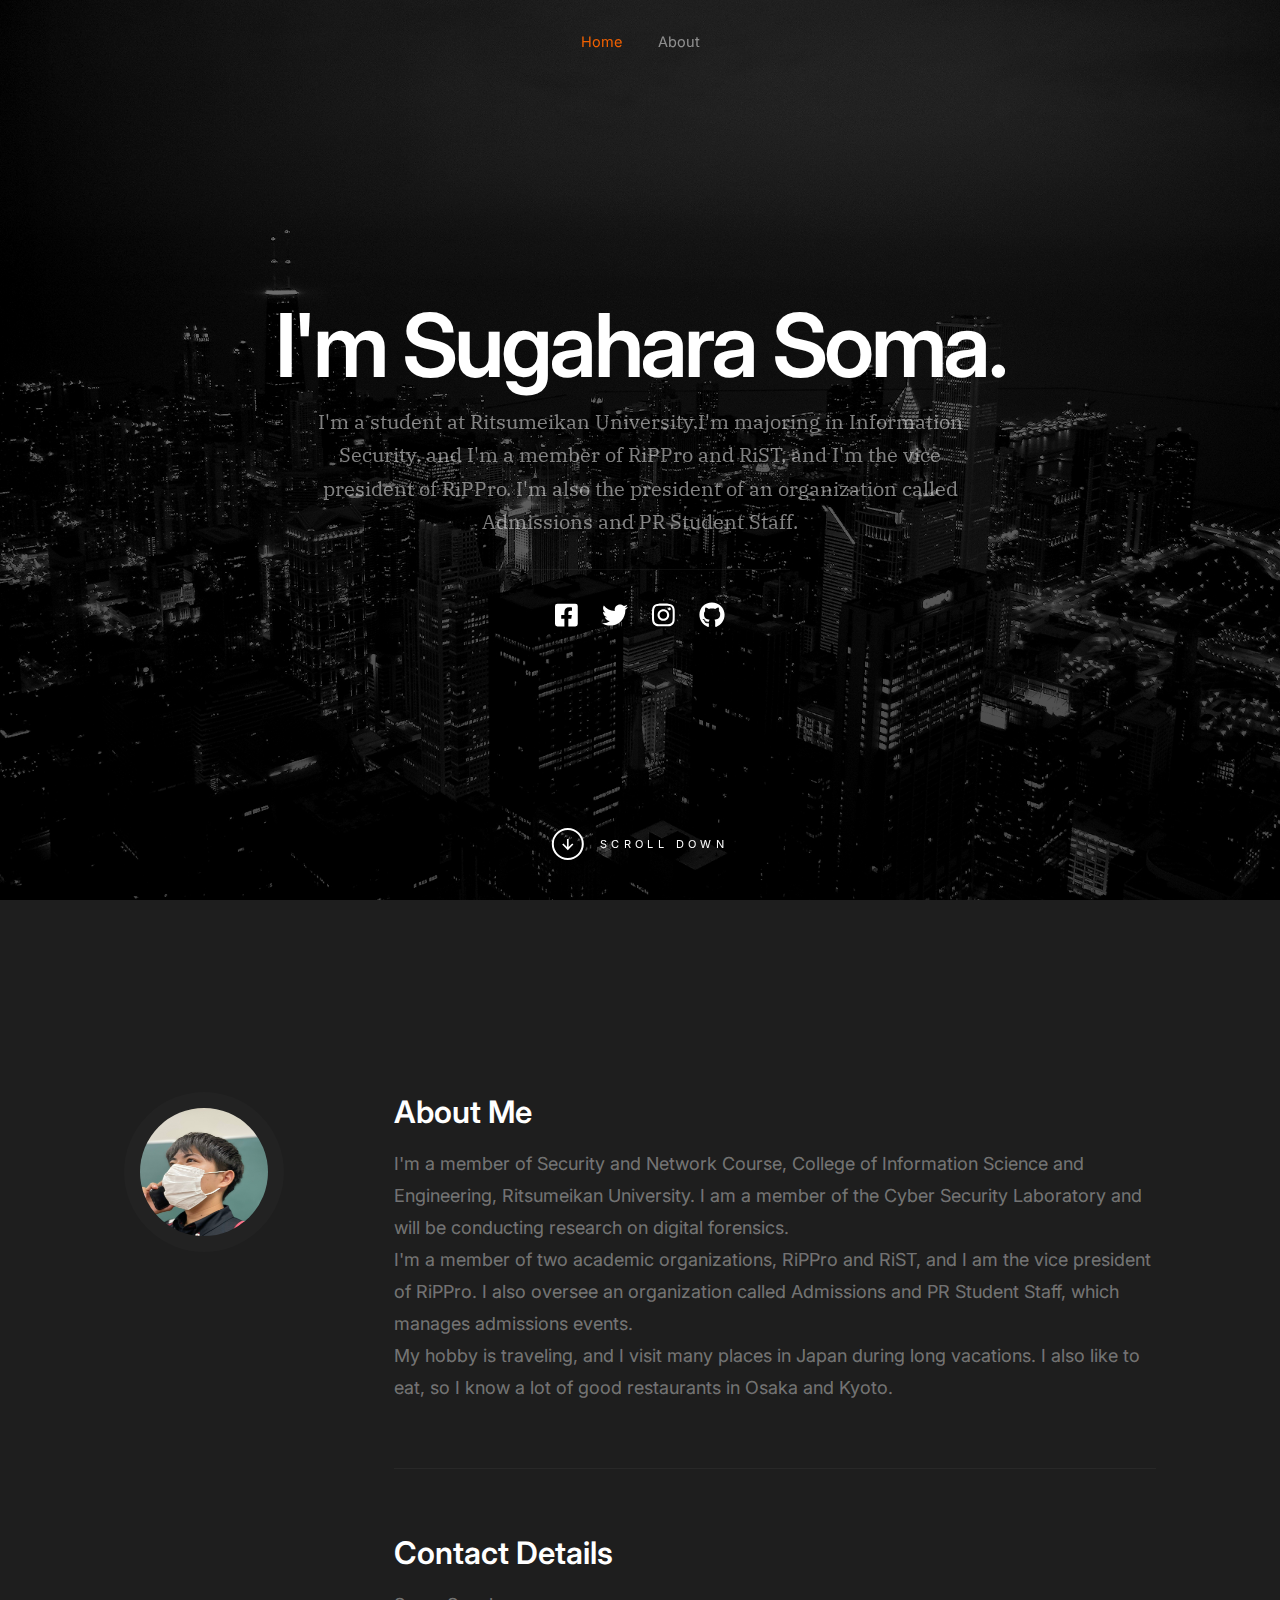
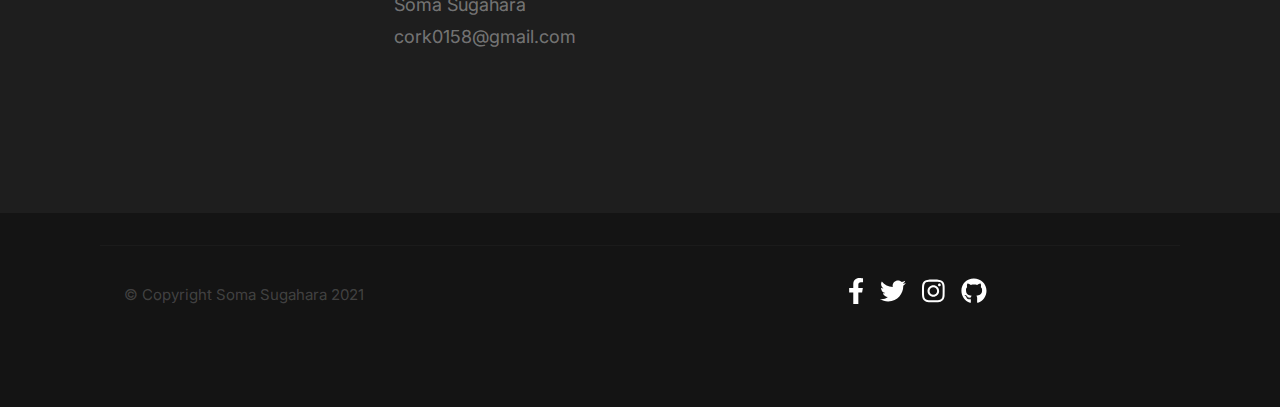
==== index.html @ 1093fd43 "[update] styles.css background" ====
<!DOCTYPE html>
<html class="no-js" lang="en">
<head>

    <!--- basic page needs
    ================================================== -->
    <meta charset="utf-8">
    <title>Soma Sugahara portfolio</title>
    <meta name="description" content="">
    <meta name="author" content="">

    <!-- mobile specific metas
    ================================================== -->
    <meta name="viewport" content="width=device-width, initial-scale=1">

    <!-- CSS
    ================================================== -->
    <link rel="stylesheet" href="css/styles.css">
    <link rel="stylesheet" href="css/vendor.css">

    <!-- script
    ================================================== -->
    <script defer src="js/vendor/fontawesome/all.min.js"></script>

    <!-- favicons
    ================================================== -->
    <link rel="apple-touch-icon" sizes="180x180" href="apple-touch-icon.png">
    <link rel="icon" type="image/png" sizes="32x32" href="favicon-32x32.png">
    <link rel="icon" type="image/png" sizes="16x16" href="favicon-16x16.png">
    <link rel="manifest" href="site.webmanifest">

</head>


<!-- このサイトはどっかのをめちゃくちゃパクってるだけなのでおかしいところが多数あります．ご了承ください． -->

<body id="top" class="ss-preload">


    <!-- preloader
    ================================================== -->
    <div id="preloader">
        <div id="loader"></div>
    </div>


    <!-- header
    ================================================== -->
    <header class="s-header">
        <div class="row s-header__nav-wrap">
            <nav class="s-header__nav">
                <ul>
                    <li class="current"><a class="smoothscroll" href="#hero">Home</a></li>
                    <li><a class="smoothscroll" href="#about">About</a></li>
                </ul>
            </nav>
        </div> <!-- end row -->
        
        <a class="s-header__menu-toggle" href="#0" title="Menu">
            <span class="s-header__menu-icon"></span>
        </a>
    </header> <!-- end s-header -->


    <!-- hero
    ================================================== -->
    <section id="hero" class="s-hero target-section">

        <div class="s-hero__bg rellax" data-rellax-speed="-7"></div>

        <div class="row s-hero__content">
            <div class="column">

                <div class="s-hero__content-about">

                    <h1>I'm Sugahara Soma.</h1>

                    <h3>
                    I'm a student at Ritsumeikan University.I'm majoring in Information Security, and 
                    I'm a member of RiPPro and RiST, and I'm the vice president of RiPPro. 
                    I'm also the president of an organization called Admissions and PR Student Staff.
                    </h3>

                    <div class="s-hero__content-social">
                        <a href="https://www.facebook.com/profile.php?id=100034691776830"><i class="fab fa-facebook-square" aria-hidden="true"></i></a>
                        <a href="https://twitter.com/cork__0158"><i class="fab fa-twitter" aria-hidden="true"></i></a>
                        <a href="https://www.instagram.com/suga___1795/"><i class="fab fa-instagram" aria-hidden="true"></i></a>
                        <a href="https://github.com/Cork0158"><i class="fab fa-github" aria-hidden="true"></i></a>
                    </div>

                </div> <!-- end s-hero__content-about -->

            </div>
        </div> <!-- s-hero__content -->

        <div class="s-hero__scroll">
            <a href="#about" class="s-hero__scroll-link smoothscroll">
                <span class="scroll-arrow">
                    <svg xmlns="http://www.w3.org/2000/svg" width="24" height="24" viewBox="0 0 24 24" style="fill:rgba(0, 0, 0, 1);transform:;-ms-filter:"><path d="M18.707 12.707L17.293 11.293 13 15.586 13 6 11 6 11 15.586 6.707 11.293 5.293 12.707 12 19.414z"></path></svg>
                </span>
                <span class="scroll-text">Scroll Down</span>
            </a>
        </div> <!-- s-hero__scroll -->

    </section> <!-- end s-hero -->


    <!-- about
    ================================================== -->
    <section id="about" class="s-about target-section">

        <div class="row">
            <div class="column large-3 tab-12">
                <img class="s-about__pic" src="images/avatars/soma-02.jpg" alt="">
            </div>
            <div class="column large-9 tab-12 s-about__content">
                <h3>About Me</h3>
                <p>
                I'm a member of Security and Network Course, College of Information Science and Engineering, Ritsumeikan University. I
                am a member of the Cyber Security Laboratory and will be conducting research on digital forensics. <br>
                I'm a member of two academic organizations, RiPPro and RiST, and I am the vice president of RiPPro. I also oversee an
                organization called Admissions and PR Student Staff, which manages admissions events.<br>
                My hobby is traveling, and I visit many places in Japan during long vacations. I also like to eat, so I know a lot of
                good restaurants in Osaka and Kyoto.
                </p>

                <hr>

                <div class="row s-about__content-bottom">
                    <div class="column w-1000-stack">
                        <h3>Contact Details</h3>
    
                        <p>
                        Soma Sugahara <br>
                        <a href="mailto:cork0158@gmail.com">cork0158@gmail.com</a>
                        </p>
                        
                    </div>
                </div>
            </div>
        </div> <!-- end row -->

    </section> <!-- end s-about -->
    

    <!-- footer
    ================================================== -->
    <footer class="s-footer">
        <div class="row">
            <div class="column large-4 medium-6 w-1000-stack s-footer__social-block">
                <ul class="s-footer__social">
                    <li><a href="https://www.facebook.com/profile.php?id=100034691776830"><i class="fab fa-facebook-f" aria-hidden="true"></i></a></li>
                    <li><a href="https://twitter.com/cork__0158"><i class="fab fa-twitter" aria-hidden="true"></i></a></li>
                    <li><a href="https://www.instagram.com/suga___1795/"><i class="fab fa-instagram" aria-hidden="true"></i></a></li>
                    <li><a href="https://github.com/Cork0158"><i class="fab fa-github" aria-hidden="true"></i></a></li>
                </ul>
            </div>

            <div class="column large-7 medium-6 w-1000-stack ss-copyright">
                <span>© Copyright Soma Sugahara 2021</span> 
            </div>
        </div>

        <div class="ss-go-top">
            <a class="smoothscroll" title="Back to Top" href="#top">
                <svg xmlns="http://www.w3.org/2000/svg" viewBox="0 0 24 24"><path d="M6 4h12v2H6zm5 10v6h2v-6h5l-6-6-6 6z"/></svg>
             </a>
        </div> <!-- end ss-go-top -->
    </footer>


    <!-- Java Script
    ================================================== -->
    <script src="js/plugins.js"></script>
    <script src="js/main.js"></script>

</body>

</html>
---- css/styles.css ----
/* =================================================================== 
 * Ceevee Main Stylesheet
 * Template Ver. 2.0.0
 * 01-03-2021
 * ------------------------------------------------------------------
 *
 * TOC:
 * # settings and variables
 *      ## fonts
 *      ## colors
 *      ## vertical spacing and typescale
 *      ## grid variables
 * # normalize
 * # basic/base setup styles
 *      ## media
 *      ## typography resets
 *      ## links
 *      ## inputs
 * # Grid v3.0.0
 *      ## medium screen devices
 *      ## tablets
 *      ## mobile devices
 *      ## small mobile devices <= 400px
 * # block grids
 *      ## block grids - medium screen devices
 *      ## block grids - tablets
 *      ## block grids - mobile devices
 *      ## block grids - small mobile devices <= 400px
 * # MISC 
 * # custom grid, block grid STACK breakpoints
 * # base style overrides 
 *      ## links
 * # typography & general theme styles
 *      ## Lists
 *      ## responsive video container
 *      ## floated image
 *      ## tables
 *      ## spacing
 * # preloader
 *      ## page loaded
 * # forms 
 *      ## Style Placeholder Text
 * # buttons 
 * # additional components
 *      ## skillbars
 *      ## alert box
 *      ## pagination 
 * # common and reusable styles
 *      ## animation stuff 
 *      ## MailtoUI style overrides
 * # site header
 *      ## header nav
 *      ## mobile menu toggle 
 * # hero
 *      ## hero content
 *      ## hero social
 *      ## hero scrolldown
 *      ## animate intro content
 * # resume 
 *      ## resume block
 * # portfolio
 *      ## portfolio list
 *      ## modal popup
 * # CTA
 * # testimonials
 *      ## swiper style overrides
 *      ## testimonial slider 
 * # contact
 *      ## contact block
 * # footer
 *      ## footer social
 *      ## copyright
 *      ## go top
 *
 * ------------------------------------------------------------------ */


/* ===================================================================
 * # settings and variables
 *
 * ------------------------------------------------------------------- */

/* ------------------------------------------------------------------- 
 * ## fonts
 * ------------------------------------------------------------------- */
@import url("https://fonts.googleapis.com/css2?family=IBM+Plex+Serif:ital,wght@0,300;0,400;0,500;0,600;0,700;1,200;1,300;1,400;1,500;1,600&family=Inter:wght@300;400;500;600;700&display=swap");
:root {
    --font-1: "Inter", sans-serif;
    --font-2: "IBM Plex Serif", serif;
    /* monospace
     */
    --font-mono: Consolas, "Andale Mono", Courier, "Courier New", monospace;
}

/* ------------------------------------------------------------------- 
 * ## colors
 * ------------------------------------------------------------------- */
:root {
    /* color-1(#11ABB0)
     * color-2(#F06000)
     */
    --color-1: hsla(182, 82%, 38%, 1);
    --color-2: hsla(24, 100%, 47%, 1);

    /* theme color variations
     */
    --color-1-lighter: hsla(182, 82%, 58%, 1);
    --color-1-light  : hsla(182, 82%, 48%, 1);
    --color-1-dark   : hsla(182, 82%, 28%, 1);
    --color-1-darker : hsla(182, 82%, 18%, 1);
    --color-2-lighter: hsla(24, 100%, 67%, 1);
    --color-2-light  : hsla(24, 100%, 57%, 1);
    --color-2-dark   : hsla(24, 100%, 37%, 1);
    --color-2-darker : hsla(24, 100%, 27%, 1);

    /* feedback colors
     * color-error(#ffd1d2), color-success(#c8e675), 
     * color-info(#d7ecfb), color-notice(#fff099)
     */
    --color-error          : hsla(359, 100%, 91%, 1);
    --color-success        : hsla(76, 69%, 68%, 1);
    --color-info           : hsla(205, 82%, 91%, 1);
    --color-notice         : hsla(51, 100%, 80%, 1);
    --color-error-content  : hsla(359, 50%, 50%, 1);
    --color-success-content: hsla(76, 29%, 28%, 1);
    --color-info-content   : hsla(205, 32%, 31%, 1);
    --color-notice-content : hsla(51, 30%, 30%, 1);

    /* shades 
     * generated using 
     * Tint & Shade Generator 
     * (https://maketintsandshades.com/)
     */
    --color-black  : #000000;
    --color-gray-19: #0a0a0a;
    --color-gray-18: #141414;
    --color-gray-17: #1e1e1e;
    --color-gray-16: #282828;
    --color-gray-15: #323333;
    --color-gray-14: #3b3d3d;
    --color-gray-13: #454747;
    --color-gray-12: #4f5151;
    --color-gray-11: #595b5b;
    --color-gray-10: #636565;
    --color-gray-9 : #737474;
    --color-gray-8 : #828484;
    --color-gray-7 : #929393;
    --color-gray-6 : #a1a3a3;
    --color-gray-5 : #b1b2b2;
    --color-gray-4 : #c1c1c1;
    --color-gray-3 : #d0d1d1;
    --color-gray-2 : #e0e0e0;
    --color-gray-1 : #eff0f0;
    --color-white  : #ffffff;

    /* text
     */
    --color-text       : var(--color-gray-16);
    --color-text-dark  : var(--color-black);
    --color-text-light : var(--color-gray-7);
    --color-placeholder: var(--color-gray-7);

    /* buttons
     */
    --color-btn                   : var(--color-gray-3);
    --color-btn-text              : var(--color-black);
    --color-btn-hover             : var(--color-black);
    --color-btn-hover-text        : var(--color-white);
    --color-btn-primary           : var(--color-1);
    --color-btn-primary-text      : var(--color-white);
    --color-btn-primary-hover     : var(--color-2);
    --color-btn-primary-hover-text: var(--color-white);
    --color-btn-stroke            : var(--color-black);
    --color-btn-stroke-text       : var(--color-black);
    --color-btn-stroke-hover      : var(--color-black);
    --color-btn-stroke-hover-text : var(--color-white);

    /* others
     */
    --color-bg     : var(--color-gray-18);
    --color-border : var(--color-gray-2);
    --border-radius: 5px;
}

/* ------------------------------------------------------------------- 
 * ## vertical spacing and typescale
 * ------------------------------------------------------------------- */
:root {

    /* spacing
     * base font size: 18px 
     * vertical space unit : 32px
     */
    --base-size: 62.5%;
    --base-font-size: 1.8rem;
    --space: 3.2rem;

    /* vertical spacing 
     */
    --vspace-0_125: calc(0.125 * var(--space));
    --vspace-0_25 : calc(0.25 * var(--space));
    --vspace-0_5  : calc(0.5 * var(--space));
    --vspace-0_75 : calc(0.75 * var(--space));
    --vspace-0_875: calc(0.875 * var(--space));
    --vspace-1    : calc(var(--space));
    --vspace-1_25 : calc(1.25 * var(--space));
    --vspace-1_5  : calc(1.5 * var(--space));
    --vspace-1_75 : calc(1.75 * var(--space));
    --vspace-2    : calc(2 * var(--space));
    --vspace-2_5  : calc(2.5 * var(--space));
    --vspace-3    : calc(3 * var(--space));
    --vspace-3_5  : calc(3.5 * var(--space));
    --vspace-4    : calc(4 * var(--space));
    --vspace-4_5  : calc(4.5 * var(--space));
    --vspace-5    : calc(5 * var(--space));

    /* type scale
     * ratio 1:2 | base: 18px
     * -------------------------------------------------------
     *
     * --text-display-3 = (77.40px)
     * --text-display-2 = (64.50px)
     * --text-display-1 = (53.75px)
     * --text-xxxl      = (44.79px)
     * --text-xxl       = (37.32px)
     * --text-xl        = (31.10px)
     * --text-lg        = (25.92px)
     * --text-md        = (21.60px)
     * --text-size      = (18.00px) BASE
     * --text-sm        = (15.00px)
     * --text-xs        = (12.50px)
     *
     * -------------------------------------------------------
     */
    --text-scale-ratio: 1.2;
    --text-size       : var(--base-font-size);
    --text-xs         : calc((var(--text-size) / var(--text-scale-ratio)) / var(--text-scale-ratio));
    --text-sm         : calc(var(--text-xs) * var(--text-scale-ratio));
    --text-md         : calc(var(--text-sm) * var(--text-scale-ratio) * var(--text-scale-ratio));
    --text-lg         : calc(var(--text-md) * var(--text-scale-ratio));
    --text-xl         : calc(var(--text-lg) * var(--text-scale-ratio));
    --text-xxl        : calc(var(--text-xl) * var(--text-scale-ratio));
    --text-xxxl       : calc(var(--text-xxl) * var(--text-scale-ratio));
    --text-display-1  : calc(var(--text-xxxl) * var(--text-scale-ratio));
    --text-display-2  : calc(var(--text-display-1) * var(--text-scale-ratio));
    --text-display-3  : calc(var(--text-display-2) * var(--text-scale-ratio));

    /* default button height
     */
    --vspace-btn: var(--vspace-2);
}

/* on mobile devices below 600px
 */
@media screen and (max-width: 600px) {
    :root {
        --base-font-size: 1.6rem;
        --space: 2.8rem;
    }
}

/* ------------------------------------------------------------------- 
 * ## grid variables
 * ------------------------------------------------------------------- */
:root {

    /* widths for rows and containers
     */
    --width-full    : 100%;
    --width-max     : 1080px;
    --width-wide    : 1400px;
    --width-wider   : 1600px;
    --width-widest  : 1800px;
    --width-narrow  : 800px;
    --width-narrower: 600px;
    --width-grid-max: var(--width-max);

    /* gutters
     */
    --gutter-lg : 2.4rem;
    --gutter-md : 2rem;
    --gutter-mob: 1rem;
}


/* ==========================================================================
 * # normalize
 * normalize.css v8.0.1 | MIT License |
 * github.com/necolas/normalize.css
 *
 * -------------------------------------------------------------------------- */

/* ------------------------------------------------------------------- 
 * ## document
 * ------------------------------------------------------------------- */

/* 1. Correct the line height in all browsers.
 * 2. Prevent adjustments of font size after orientation changes in iOS.*/

html {
    line-height: 1.15;
    /* 1 */
    -webkit-text-size-adjust: 100%;
    /* 2 */
}

/* ------------------------------------------------------------------- 
 * ## sections
 * ------------------------------------------------------------------- */

/* Remove the margin in all browsers. */

body {
    margin: 0;
}

/* Render the `main` element consistently in IE. */

main {
    display: block;
}

/* Correct the font size and margin on `h1` elements within `section` and
 * `article` contexts in Chrome, Firefox, and Safari. */

h1 {
    font-size: 2em;
    margin: 0.67em 0;
}

/* ------------------------------------------------------------------- 
 * ## grouping
 * ------------------------------------------------------------------- */

/* 1. Add the correct box sizing in Firefox.
 * 2. Show the overflow in Edge and IE. */

hr {
    -webkit-box-sizing: content-box;
    box-sizing: content-box;
    /* 1 */
    height: 0;
    /* 1 */
    overflow: visible;
    /* 2 */
}

/* 1. Correct the inheritance and scaling of font size in all browsers.
 * 2. Correct the odd `em` font sizing in all browsers. */

pre {
    font-family: monospace, monospace;
    /* 1 */
    font-size: 1em;
    /* 2 */
}

/* ------------------------------------------------------------------- 
 * ## text-level semantics
 * ------------------------------------------------------------------- */

/* Remove the gray background on active links in IE 10. */

a {
    background-color: transparent;
}

/* 1. Remove the bottom border in Chrome 57-
 * 2. Add the correct text decoration in Chrome, Edge, IE, Opera, and Safari. */

abbr[title] {
    border-bottom: none;
    /* 1 */
    text-decoration: underline;
    /* 2 */
    -webkit-text-decoration: underline dotted;
    text-decoration: underline dotted;
    /* 2 */
}

/* Add the correct font weight in Chrome, Edge, and Safari. */

b, strong {
    font-weight: bolder;
}

/* 1. Correct the inheritance and scaling of font size in all browsers.
 * 2. Correct the odd `em` font sizing in all browsers. */

code, kbd, samp {
    font-family: monospace, monospace;
    /* 1 */
    font-size: 1em;
    /* 2 */
}

/* Add the correct font size in all browsers. */

small {
    font-size: 80%;
}

/* Prevent `sub` and `sup` elements from affecting the line height in
 * all browsers. */

sub, sup {
    font-size: 75%;
    line-height: 0;
    position: relative;
    vertical-align: baseline;
}

sub {
    bottom: -0.25em;
}

sup {
    top: -0.5em;
}

/* ------------------------------------------------------------------- 
 * ## embedded content
 * ------------------------------------------------------------------- */

/* Remove the border on images inside links in IE 10. */

img {
    border-style: none;
}

/* ------------------------------------------------------------------- 
 * ## forms
 * ------------------------------------------------------------------- */

/* 1. Change the font styles in all browsers.
 * 2. Remove the margin in Firefox and Safari. */

button, input, optgroup, select, textarea {
    font-family: inherit;
    /* 1 */
    font-size: 100%;
    /* 1 */
    line-height: 1.15;
    /* 1 */
    margin: 0;
    /* 2 */
}

/* Show the overflow in IE.
 * 1. Show the overflow in Edge. */

button, input {
    /* 1 */
    overflow: visible;
}

/* Remove the inheritance of text transform in Edge, Firefox, and IE.
 * 1. Remove the inheritance of text transform in Firefox. */

button, select {
    /* 1 */
    text-transform: none;
}

/* Correct the inability to style clickable types in iOS and Safari. */

button, [type="button"], [type="reset"], [type="submit"] {
    -webkit-appearance: button;
}

/* Remove the inner border and padding in Firefox. */

button::-moz-focus-inner, [type="button"]::-moz-focus-inner, [type="reset"]::-moz-focus-inner, [type="submit"]::-moz-focus-inner {
    border-style: none;
    padding: 0;
}

/* Restore the focus styles unset by the previous rule. */

button:-moz-focusring, [type="button"]:-moz-focusring, [type="reset"]:-moz-focusring, [type="submit"]:-moz-focusring {
    outline: 1px dotted ButtonText;
}

/* Correct the padding in Firefox. */

fieldset {
    padding: 0.35em 0.75em 0.625em;
}

/* 1. Correct the text wrapping in Edge and IE.
 * 2. Correct the color inheritance from `fieldset` elements in IE.
 * 3. Remove the padding so developers are not caught out when they zero out
 *    `fieldset` elements in all browsers. */

legend {
    -webkit-box-sizing: border-box;
    box-sizing: border-box;
    /* 1 */
    color: inherit;
    /* 2 */
    display: table;
    /* 1 */
    max-width: 100%;
    /* 1 */
    padding: 0;
    /* 3 */
    white-space: normal;
    /* 1 */
}

/* Add the correct vertical alignment in Chrome, Firefox, and Opera. */

progress {
    vertical-align: baseline;
}

/* Remove the default vertical scrollbar in IE 10+. */

textarea {
    overflow: auto;
}

/* 1. Add the correct box sizing in IE 10.
 * 2. Remove the padding in IE 10. */

[type="checkbox"], [type="radio"] {
    -webkit-box-sizing: border-box;
    box-sizing: border-box;
    /* 1 */
    padding: 0;
    /* 2 */
}

/* Correct the cursor style of increment and decrement buttons in Chrome. */

[type="number"]::-webkit-inner-spin-button, [type="number"]::-webkit-outer-spin-button {
    height: auto;
}

/* 1. Correct the odd appearance in Chrome and Safari.
 * 2. Correct the outline style in Safari. */

[type="search"] {
    -webkit-appearance: textfield;
    /* 1 */
    outline-offset: -2px;
    /* 2 */
}

/* Remove the inner padding in Chrome and Safari on macOS. */

[type="search"]::-webkit-search-decoration {
    -webkit-appearance: none;
}

/* 1. Correct the inability to style clickable types in iOS and Safari.
 * 2. Change font properties to `inherit` in Safari. */

::-webkit-file-upload-button {
    -webkit-appearance: button;
    /* 1 */
    font: inherit;
    /* 2 */
}

/* ------------------------------------------------------------------- 
 * ## interactive
 * ------------------------------------------------------------------- */

/* Add the correct display in Edge, IE 10+, and Firefox. */

details {
    display: block;
}

/* Add the correct display in all browsers. */

summary {
    display: list-item;
}

/* ------------------------------------------------------------------- 
 * ## misc
 * ------------------------------------------------------------------- */

/* Add the correct display in IE 10+. */

template {
    display: none;
}

/* Add the correct display in IE 10. */

[hidden] {
    display: none;
}


/* ===================================================================
 * # basic/base setup styles
 *
 * ------------------------------------------------------------------- */
html {
    font-size: 62.5%;
    -webkit-box-sizing: border-box;
    box-sizing: border-box;
}

*, *::before, *::after {
    -webkit-box-sizing: inherit;
    box-sizing: inherit;
}

body {
    font-weight: normal;
    line-height: 1;
    word-wrap: break-word;
    -moz-font-smoothing: grayscale;
    -moz-osx-font-smoothing: grayscale;
    -webkit-font-smoothing: antialiased;
    -webkit-overflow-scrolling: touch;
    -webkit-text-size-adjust: none;
}

/* ------------------------------------------------------------------- 
 * ## media
 * ------------------------------------------------------------------- */
svg, img, video embed, iframe, object {
    max-width: 100%;
    height: auto;
}

/* ------------------------------------------------------------------- 
 * ## typography resets
 * ------------------------------------------------------------------- */
div, dl, dt, dd, ul, ol, li, h1, h2, h3, h4, h5, h6, pre, form, p, blockquote, th, td {
    margin: 0;
    padding: 0;
}

p {
    font-size: inherit;
    text-rendering: optimizeLegibility;
}

em, i {
    font-style: italic;
    line-height: inherit;
}

strong, b {
    font-weight: bold;
    line-height: inherit;
}

small {
    font-size: 60%;
    line-height: inherit;
}

ol, ul {
    list-style: none;
}

li {
    display: block;
}

/* ------------------------------------------------------------------- 
 * ## links
 * ------------------------------------------------------------------- */
a {
    text-decoration: none;
    line-height: inherit;
}

a img {
    border: none;
}

/* ------------------------------------------------------------------- 
 * ## inputs
 * ------------------------------------------------------------------- */
fieldset {
    margin: 0;
    padding: 0;
}

input[type="email"], 
input[type="number"], 
input[type="search"], 
input[type="text"], 
input[type="tel"], 
input[type="url"], 
input[type="password"], textarea {
    -webkit-appearance: none;
    -moz-appearance: none;
    appearance: none;
}


/* ===================================================================
 * # Grid v3.0.0
 *
 *   -----------------------------------------------------------------
 * - Grid breakpoints are based on MAXIMUM WIDTH media queries, 
 *   meaning they apply to that one breakpoint and ALL THOSE BELOW IT.
 * - Grid columns without a specified width will automatically layout 
 *   as equal width columns.
 * ------------------------------------------------------------------- */

/* rows
 * ------------------------------------- */
.row {
    width: 92%;
    max-width: var(--width-grid-max);
    margin: 0 auto;
    display: -ms-flexbox;
    display: -webkit-box;
    display: flex;
    -ms-flex-flow: row wrap;
    -webkit-box-orient: horizontal;
    -webkit-box-direction: normal;
    flex-flow: row wrap;
}

.row .row {
    width: auto;
    max-width: none;
    margin-left: calc(var(--gutter-lg) * -1);
    margin-right: calc(var(--gutter-lg) * -1);
}

/* columns
 * -------------------------------------- */
.column {
    -ms-flex: 1 1 0%;
    -webkit-box-flex: 1;
    flex: 1 1 0%;
    padding: 0 var(--gutter-lg);
}

.collapse>.column, .column.collapse {
    padding: 0;
}

/* flex row containers utility classes
 */
.row.row-wrap {
    -ms-flex-wrap: wrap;
    flex-wrap: wrap;
}

.row.row-nowrap {
    -ms-flex-wrap: none;
    flex-wrap: nowrap;
}

.row.row-y-top {
    -ms-flex-align: start;
    -webkit-box-align: start;
    align-items: flex-start;
}

.row.row-y-bottom {
    -ms-flex-align: end;
    -webkit-box-align: end;
    align-items: flex-end;
}

.row.row-y-center {
    -ms-flex-align: center;
    -webkit-box-align: center;
    align-items: center;
}

.row.row-stretch {
    -ms-flex-align: stretch;
    -webkit-box-align: stretch;
    align-items: stretch;
}

.row.row-baseline {
    -ms-flex-align: baseline;
    -webkit-box-align: baseline;
    align-items: baseline;
}

.row.row-x-left {
    -ms-flex-pack: start;
    -webkit-box-pack: start;
    justify-content: flex-start;
}

.row.row-x-right {
    -ms-flex-pack: end;
    -webkit-box-pack: end;
    justify-content: flex-end;
}

.row.row-x-center {
    -ms-flex-pack: center;
    -webkit-box-pack: center;
    justify-content: center;
}

/* flex item utility alignment classes
 */
.align-center {
    margin: auto;
    -webkit-align-self: center;
    -ms-flex-item-align: center;
    -ms-grid-row-align: center;
    align-self: center;
}

.align-left {
    margin-right: auto;
    -webkit-align-self: center;
    -ms-flex-item-align: center;
    -ms-grid-row-align: center;
    align-self: center;
}

.align-right {
    margin-left: auto;
    -webkit-align-self: center;
    -ms-flex-item-align: center;
    -ms-grid-row-align: center;
    align-self: center;
}

.align-x-center {
    margin-right: auto;
    margin-left: auto;
}

.align-x-left {
    margin-right: auto;
}

.align-x-right {
    margin-left: auto;
}

.align-y-center {
    -webkit-align-self: center;
    -ms-flex-item-align: center;
    -ms-grid-row-align: center;
    align-self: center;
}

.align-y-top {
    -webkit-align-self: flex-start;
    -ms-flex-item-align: start;
    align-self: flex-start;
}

.align-y-bottom {
    -webkit-align-self: flex-end;
    -ms-flex-item-align: end;
    align-self: flex-end;
}

/* large screen column widths 
 */
.large-1 {
    -ms-flex: 0 0 8.33333%;
    -webkit-box-flex: 0;
    flex: 0 0 8.33333%;
    max-width: 8.33333%;
}

.large-2 {
    -ms-flex: 0 0 16.66667%;
    -webkit-box-flex: 0;
    flex: 0 0 16.66667%;
    max-width: 16.66667%;
}

.large-3 {
    -ms-flex: 0 0 25%;
    -webkit-box-flex: 0;
    flex: 0 0 25%;
    max-width: 25%;
}

.large-4 {
    -ms-flex: 0 0 33.33333%;
    -webkit-box-flex: 0;
    flex: 0 0 33.33333%;
    max-width: 33.33333%;
}

.large-5 {
    -ms-flex: 0 0 41.66667%;
    -webkit-box-flex: 0;
    flex: 0 0 41.66667%;
    max-width: 41.66667%;
}

.large-6 {
    -ms-flex: 0 0 50%;
    -webkit-box-flex: 0;
    flex: 0 0 50%;
    max-width: 50%;
}

.large-7 {
    -ms-flex: 0 0 58.33333%;
    -webkit-box-flex: 0;
    flex: 0 0 58.33333%;
    max-width: 58.33333%;
}

.large-8 {
    -ms-flex: 0 0 66.66667%;
    -webkit-box-flex: 0;
    flex: 0 0 66.66667%;
    max-width: 66.66667%;
}

.large-9 {
    -ms-flex: 0 0 75%;
    -webkit-box-flex: 0;
    flex: 0 0 75%;
    max-width: 75%;
}

.large-10 {
    -ms-flex: 0 0 83.33333%;
    -webkit-box-flex: 0;
    flex: 0 0 83.33333%;
    max-width: 83.33333%;
}

.large-11 {
    -ms-flex: 0 0 91.66667%;
    -webkit-box-flex: 0;
    flex: 0 0 91.66667%;
    max-width: 91.66667%;
}

.large-12 {
    -ms-flex: 0 0 100%;
    -webkit-box-flex: 0;
    flex: 0 0 100%;
    max-width: 100%;
}

/* ------------------------------------------------------------------- 
 * ## medium screen devices
 * ------------------------------------------------------------------- */
@media screen and (max-width: 1200px) {
    .row .row {
        margin-left: calc(var(--gutter-md) * -1);
        margin-right: calc(var(--gutter-md) * -1);
    }
    .column {
        padding: 0 var(--gutter-md);
    }
    .medium-1 {
        -ms-flex: 0 0 8.33333%;
        -webkit-box-flex: 0;
        flex: 0 0 8.33333%;
        max-width: 8.33333%;
    }
    .medium-2 {
        -ms-flex: 0 0 16.66667%;
        -webkit-box-flex: 0;
        flex: 0 0 16.66667%;
        max-width: 16.66667%;
    }
    .medium-3 {
        -ms-flex: 0 0 25%;
        -webkit-box-flex: 0;
        flex: 0 0 25%;
        max-width: 25%;
    }
    .medium-4 {
        -ms-flex: 0 0 33.33333%;
        -webkit-box-flex: 0;
        flex: 0 0 33.33333%;
        max-width: 33.33333%;
    }
    .medium-5 {
        -ms-flex: 0 0 41.66667%;
        -webkit-box-flex: 0;
        flex: 0 0 41.66667%;
        max-width: 41.66667%;
    }
    .medium-6 {
        -ms-flex: 0 0 50%;
        -webkit-box-flex: 0;
        flex: 0 0 50%;
        max-width: 50%;
    }
    .medium-7 {
        -ms-flex: 0 0 58.33333%;
        -webkit-box-flex: 0;
        flex: 0 0 58.33333%;
        max-width: 58.33333%;
    }
    .medium-8 {
        -ms-flex: 0 0 66.66667%;
        -webkit-box-flex: 0;
        flex: 0 0 66.66667%;
        max-width: 66.66667%;
    }
    .medium-9 {
        -ms-flex: 0 0 75%;
        -webkit-box-flex: 0;
        flex: 0 0 75%;
        max-width: 75%;
    }
    .medium-10 {
        -ms-flex: 0 0 83.33333%;
        -webkit-box-flex: 0;
        flex: 0 0 83.33333%;
        max-width: 83.33333%;
    }
    .medium-11 {
        -ms-flex: 0 0 91.66667%;
        -webkit-box-flex: 0;
        flex: 0 0 91.66667%;
        max-width: 91.66667%;
    }
    .medium-12 {
        -ms-flex: 0 0 100%;
        -webkit-box-flex: 0;
        flex: 0 0 100%;
        max-width: 100%;
    }
}

/* ------------------------------------------------------------------- 
 * ## tablets
 * ------------------------------------------------------------------- */
@media screen and (max-width: 800px) {
    .row {
        width: 90%;
    }
    .tab-1 {
        -ms-flex: 0 0 8.33333%;
        -webkit-box-flex: 0;
        flex: 0 0 8.33333%;
        max-width: 8.33333%;
    }
    .tab-2 {
        -ms-flex: 0 0 16.66667%;
        -webkit-box-flex: 0;
        flex: 0 0 16.66667%;
        max-width: 16.66667%;
    }
    .tab-3 {
        -ms-flex: 0 0 25%;
        -webkit-box-flex: 0;
        flex: 0 0 25%;
        max-width: 25%;
    }
    .tab-4 {
        -ms-flex: 0 0 33.33333%;
        -webkit-box-flex: 0;
        flex: 0 0 33.33333%;
        max-width: 33.33333%;
    }
    .tab-5 {
        -ms-flex: 0 0 41.66667%;
        -webkit-box-flex: 0;
        flex: 0 0 41.66667%;
        max-width: 41.66667%;
    }
    .tab-6 {
        -ms-flex: 0 0 50%;
        -webkit-box-flex: 0;
        flex: 0 0 50%;
        max-width: 50%;
    }
    .tab-7 {
        -ms-flex: 0 0 58.33333%;
        -webkit-box-flex: 0;
        flex: 0 0 58.33333%;
        max-width: 58.33333%;
    }
    .tab-8 {
        -ms-flex: 0 0 66.66667%;
        -webkit-box-flex: 0;
        flex: 0 0 66.66667%;
        max-width: 66.66667%;
    }
    .tab-9 {
        -ms-flex: 0 0 75%;
        -webkit-box-flex: 0;
        flex: 0 0 75%;
        max-width: 75%;
    }
    .tab-10 {
        -ms-flex: 0 0 83.33333%;
        -webkit-box-flex: 0;
        flex: 0 0 83.33333%;
        max-width: 83.33333%;
    }
    .tab-11 {
        -ms-flex: 0 0 91.66667%;
        -webkit-box-flex: 0;
        flex: 0 0 91.66667%;
        max-width: 91.66667%;
    }
    .tab-12 {
        -ms-flex: 0 0 100%;
        -webkit-box-flex: 0;
        flex: 0 0 100%;
        max-width: 100%;
    }
    .hide-on-tablet {
        display: none;
    }
}

/* ------------------------------------------------------------------- 
 * ## mobile devices
 * ------------------------------------------------------------------- */
@media screen and (max-width: 600px) {
    .row {
        width: 100%;
        padding-left: 6vw;
        padding-right: 6vw;
    }
    .row .row {
        margin-left: calc(var(--gutter-mob) * -1);
        margin-right: calc(var(--gutter-mob) * -1);
        padding-left: 0;
        padding-right: 0;
    }
    .column {
        padding: 0 var(--gutter-mob);
    }
    .mob-1 {
        -ms-flex: 0 0 8.33333%;
        -webkit-box-flex: 0;
        flex: 0 0 8.33333%;
        max-width: 8.33333%;
    }
    .mob-2 {
        -ms-flex: 0 0 16.66667%;
        -webkit-box-flex: 0;
        flex: 0 0 16.66667%;
        max-width: 16.66667%;
    }
    .mob-3 {
        -ms-flex: 0 0 25%;
        -webkit-box-flex: 0;
        flex: 0 0 25%;
        max-width: 25%;
    }
    .mob-4 {
        -ms-flex: 0 0 33.33333%;
        -webkit-box-flex: 0;
        flex: 0 0 33.33333%;
        max-width: 33.33333%;
    }
    .mob-5 {
        -ms-flex: 0 0 41.66667%;
        -webkit-box-flex: 0;
        flex: 0 0 41.66667%;
        max-width: 41.66667%;
    }
    .mob-6 {
        -ms-flex: 0 0 50%;
        -webkit-box-flex: 0;
        flex: 0 0 50%;
        max-width: 50%;
    }
    .mob-7 {
        -ms-flex: 0 0 58.33333%;
        -webkit-box-flex: 0;
        flex: 0 0 58.33333%;
        max-width: 58.33333%;
    }
    .mob-8 {
        -ms-flex: 0 0 66.66667%;
        -webkit-box-flex: 0;
        flex: 0 0 66.66667%;
        max-width: 66.66667%;
    }
    .mob-9 {
        -ms-flex: 0 0 75%;
        -webkit-box-flex: 0;
        flex: 0 0 75%;
        max-width: 75%;
    }
    .mob-10 {
        -ms-flex: 0 0 83.33333%;
        -webkit-box-flex: 0;
        flex: 0 0 83.33333%;
        max-width: 83.33333%;
    }
    .mob-11 {
        -ms-flex: 0 0 91.66667%;
        -webkit-box-flex: 0;
        flex: 0 0 91.66667%;
        max-width: 91.66667%;
    }
    .mob-12 {
        -ms-flex: 0 0 100%;
        -webkit-box-flex: 0;
        flex: 0 0 100%;
        max-width: 100%;
    }
    .hide-on-mobile {
        display: none;
    }
}

/* ------------------------------------------------------------------- 
 * ## small mobile devices <= 400px
 * ------------------------------------------------------------------- */
@media screen and (max-width: 400px) {
    .row .row {
        margin-left: 0;
        margin-right: 0;
    }
    .column {
        -ms-flex: 0 0 100%;
        -webkit-box-flex: 0;
        flex: 0 0 100%;
        max-width: 100%;
        margin-left: 0;
        margin-right: 0;
        padding: 0;
    }
    .hide-on-mobile-small {
        display: none;
    }
}


/* ===================================================================
 * # block grids
 *
 * -------------------------------------------------------------------
 * Equally-sized columns define at parent/row level.
 * ------------------------------------------------------------------- */
.block-large-1-8>.column {
    -ms-flex: 0 0 12.5%;
    -webkit-box-flex: 0;
    flex: 0 0 12.5%;
    max-width: 12.5%;
}

.block-large-1-6>.column {
    -ms-flex: 0 0 16.66667%;
    -webkit-box-flex: 0;
    flex: 0 0 16.66667%;
    max-width: 16.66667%;
}

.block-large-1-5>.column {
    -ms-flex: 0 0 20%;
    -webkit-box-flex: 0;
    flex: 0 0 20%;
    max-width: 20%;
}

.block-large-1-4>.column {
    -ms-flex: 0 0 25%;
    -webkit-box-flex: 0;
    flex: 0 0 25%;
    max-width: 25%;
}

.block-large-1-3>.column {
    -ms-flex: 0 0 33.33333%;
    -webkit-box-flex: 0;
    flex: 0 0 33.33333%;
    max-width: 33.33333%;
}

.block-large-1-2>.column {
    -ms-flex: 0 0 50%;
    -webkit-box-flex: 0;
    flex: 0 0 50%;
    max-width: 50%;
}

.block-large-full>.column {
    -ms-flex: 0 0 100%;
    -webkit-box-flex: 0;
    flex: 0 0 100%;
    max-width: 100%;
}

/* ------------------------------------------------------------------- 
 * ## block grids - medium screen devices
 * ------------------------------------------------------------------- */
@media screen and (max-width: 1200px) {
    .block-medium-1-8>.column {
        -ms-flex: 0 0 12.5%;
        -webkit-box-flex: 0;
        flex: 0 0 12.5%;
        max-width: 12.5%;
    }
    .block-medium-1-6>.column {
        -ms-flex: 0 0 16.66667%;
        -webkit-box-flex: 0;
        flex: 0 0 16.66667%;
        max-width: 16.66667%;
    }
    .block-medium-1-5>.column {
        -ms-flex: 0 0 20%;
        -webkit-box-flex: 0;
        flex: 0 0 20%;
        max-width: 20%;
    }
    .block-medium-1-4>.column {
        -ms-flex: 0 0 25%;
        -webkit-box-flex: 0;
        flex: 0 0 25%;
        max-width: 25%;
    }
    .block-medium-1-3>.column {
        -ms-flex: 0 0 33.33333%;
        -webkit-box-flex: 0;
        flex: 0 0 33.33333%;
        max-width: 33.33333%;
    }
    .block-medium-1-2>.column {
        -ms-flex: 0 0 50%;
        -webkit-box-flex: 0;
        flex: 0 0 50%;
        max-width: 50%;
    }
    .block-medium-full>.column {
        -ms-flex: 0 0 100%;
        -webkit-box-flex: 0;
        flex: 0 0 100%;
        max-width: 100%;
    }
}

/* ------------------------------------------------------------------- 
 * ## block grids - tablets
 * ------------------------------------------------------------------- */
@media screen and (max-width: 800px) {
    .block-tab-1-8>.column {
        -ms-flex: 0 0 12.5%;
        -webkit-box-flex: 0;
        flex: 0 0 12.5%;
        max-width: 12.5%;
    }
    .block-tab-1-6>.column {
        -ms-flex: 0 0 16.66667%;
        -webkit-box-flex: 0;
        flex: 0 0 16.66667%;
        max-width: 16.66667%;
    }
    .block-tab-1-5>.column {
        -ms-flex: 0 0 20%;
        -webkit-box-flex: 0;
        flex: 0 0 20%;
        max-width: 20%;
    }
    .block-tab-1-4>.column {
        -ms-flex: 0 0 25%;
        -webkit-box-flex: 0;
        flex: 0 0 25%;
        max-width: 25%;
    }
    .block-tab-1-3>.column {
        -ms-flex: 0 0 33.33333%;
        -webkit-box-flex: 0;
        flex: 0 0 33.33333%;
        max-width: 33.33333%;
    }
    .block-tab-1-2>.column {
        -ms-flex: 0 0 50%;
        -webkit-box-flex: 0;
        flex: 0 0 50%;
        max-width: 50%;
    }
    .block-tab-full>.column {
        -ms-flex: 0 0 100%;
        -webkit-box-flex: 0;
        flex: 0 0 100%;
        max-width: 100%;
    }
}

/* ------------------------------------------------------------------- 
 * ## block grids - mobile devices
 * ------------------------------------------------------------------- */
@media screen and (max-width: 600px) {
    .block-mob-1-8>.column {
        -ms-flex: 0 0 12.5%;
        -webkit-box-flex: 0;
        flex: 0 0 12.5%;
        max-width: 12.5%;
    }
    .block-mob-1-6>.column {
        -ms-flex: 0 0 16.66667%;
        -webkit-box-flex: 0;
        flex: 0 0 16.66667%;
        max-width: 16.66667%;
    }
    .block-mob-1-5>.column {
        -ms-flex: 0 0 20%;
        -webkit-box-flex: 0;
        flex: 0 0 20%;
        max-width: 20%;
    }
    .block-mob-1-4>.column {
        -ms-flex: 0 0 25%;
        -webkit-box-flex: 0;
        flex: 0 0 25%;
        max-width: 25%;
    }
    .block-mob-1-3>.column {
        -ms-flex: 0 0 33.33333%;
        -webkit-box-flex: 0;
        flex: 0 0 33.33333%;
        max-width: 33.33333%;
    }
    .block-mob-1-2>.column {
        -ms-flex: 0 0 50%;
        -webkit-box-flex: 0;
        flex: 0 0 50%;
        max-width: 50%;
    }
    .block-mob-full>.column {
        -ms-flex: 0 0 100%;
        -webkit-box-flex: 0;
        flex: 0 0 100%;
        max-width: 100%;
    }
}

/* ------------------------------------------------------------------- 
 * ## block grids - small mobile devices <= 400px
 * ------------------------------------------------------------------- */
@media screen and (max-width: 400px) {
    .stack>.column {
        -ms-flex: 0 0 100%;
        -webkit-box-flex: 0;
        flex: 0 0 100%;
        max-width: 100%;
        margin-left: 0;
        margin-right: 0;
        padding: 0;
    }
}


/* ===================================================================
 * # MISC 
 *
 * ------------------------------------------------------------------- */
.h-group:after {
    content: "";
    display: table;
    clear: both;
}

/* misc helper classes
 */
.is-hidden {
    display: none;
}

.is-invisible {
    visibility: hidden;
}

.h-screen-reader-text {
    clip: rect(1px, 1px, 1px, 1px);
    -webkit-clip-path: inset(50%);
    clip-path: inset(50%);
    height: 1px;
    width: 1px;
    margin: -1px;
    overflow: hidden;
    padding: 0;
    border: 0;
    position: absolute;
}

.h-antialiased {
    -webkit-font-smoothing: antialiased;
    -moz-osx-font-smoothing: grayscale;
}

.h-overflow-hidden {
    overflow: hidden;
}

.h-remove-top {
    margin-top: 0;
}

.h-remove-bottom {
    margin-bottom: 0;
}

.h-add-half-bottom {
    margin-bottom: var(--vspace-0_5) !important;
}

.h-add-bottom {
    margin-bottom: var(--vspace-1) !important;
}

.h-no-border {
    border: none;
}

.h-full-width {
    width: 100%;
}

.h-text-center {
    text-align: center;
}

.h-text-left {
    text-align: left;
}

.h-text-right {
    text-align: right;
}

.h-pull-left {
    float: left;
}

.h-pull-right {
    float: right;
}


/* ===================================================================
 * # custom grid, block grid STACK breakpoints
 *
 * ------------------------------------------------------------------- */
@media screen and (max-width: 1000px) {
    .w-1000-stack, .block-1000-stack>.column {
        -ms-flex: 0 0 100%;
        -webkit-box-flex: 0;
        flex: 0 0 100%;
        max-width: 100%;
    }
}

@media screen and (max-width: 700px) {
    .w-700-stack, .block-700-stack>.column {
        -ms-flex: 0 0 100%;
        -webkit-box-flex: 0;
        flex: 0 0 100%;
        max-width: 100%;
    }
}

@media screen and (max-width: 500px) {
    .w-500-stack, .block-500-stack>.column {
        -ms-flex: 0 0 100%;
        -webkit-box-flex: 0;
        flex: 0 0 100%;
        max-width: 100%;
    }
}

/* ===================================================================
 * # base style overrides 
 *
 * ------------------------------------------------------------------- */
html {
    font-size: var(--base-size);
}

html, body {
    height: 100%;
}

body {
    background: var(--color-bg);
    font-family: var(--font-1);
    font-size: var(--text-size);
    font-style: normal;
    font-weight: normal;
    line-height: var(--vspace-1);
    color: var(--color-text);
    margin: 0;
    padding: 0;
}

/* ------------------------------------------------------------------- 
 * ## links
 * ------------------------------------------------------------------- */
a {
    color: var(--color-1);
    -webkit-transition: all 0.3s ease-in-out;
    transition: all 0.3s ease-in-out;
}

a:hover, a:focus, a:active {
    color: var(--color-2);
}

a:hover, a:active {
    outline: 0;
}


/* ===================================================================
 * # typography & general theme styles
 * 
 * ------------------------------------------------------------------- */

/* type scale - ratio 1:2 | base: 18px
 * -------------------------------------------------------------------
 * --text-display-3 = (77.40px)
 * --text-display-2 = (64.50px)
 * --text-display-1 = (53.75px)
 * --text-xxxl      = (44.79px)
 * --text-xxl       = (37.32px)
 * --text-xl        = (31.10px)
 * --text-lg        = (25.92px)
 * --text-md        = (21.60px)
 * --text-size      = (18.00px) BASE
 * --text-sm        = (15.00px)
 * --text-xs        = (12.50px)
 * -------------------------------------------------------------------- */
h1, h2, h3, h4, h5, h6, 
.h1, .h2, .h3, .h4, .h5, .h6 {
    font-family: var(--font-1);
    font-weight: 600;
    font-style: normal;
    color: var(--color-text-dark);
    -webkit-font-variant-ligatures: common-ligatures;
    font-variant-ligatures: common-ligatures;
    text-rendering: optimizeLegibility;
}

h1, .h1 {
    margin-top: var(--vspace-3);
    margin-bottom: var(--vspace-0_75);
}

h2, .h2, h3, .h3, h4, .h4 {
    margin-top: var(--vspace-2_5);
    margin-bottom: var(--vspace-0_5);
}

h5, .h5, h6, .h6 {
    margin-top: var(--vspace-1_5);
    margin-bottom: var(--vspace-0_5);
}

h1, .h1 {
    font-size: var(--text-display-1);
    line-height: calc(var(--vspace-1_75) + var(--vspace-0_125));
    letter-spacing: -.015em;
}

@media screen and (max-width: 600px) {
    h1, .h1 {
        font-size: var(--text-xxxl);
        line-height: var(--vspace-1_75);
    }
}

h2, .h2 {
    font-size: var(--text-xxl);
    line-height: calc(var(--vspace-1_25) + var(--vspace-0_125));
    letter-spacing: -.01em;
}

h3, .h3 {
    font-size: var(--text-xl);
    line-height: var(--vspace-1_25);
}

h4, .h4 {
    font-size: var(--text-lg);
    line-height: var(--vspace-1);
}

h5, .h5 {
    font-size: var(--text-md);
    line-height: calc(0.875 * var(--space));
}

h6, .h6 {
    font-size: var(--text-sm);
    font-weight: 700;
    line-height: var(--vspace-0_75);
    text-transform: uppercase;
    letter-spacing: .2em;
}

.lead, .attention-getter {
    font-weight: 300;
    font-size: var(--text-md);
    line-height: calc(1.125 * var(--space));
    color: var(--color-text-dark);
}

@media screen and (max-width: 400px) {
    .lead, .attention-getter {
        font-size: calc(var(--text-size) * 1.0556);
    }
}

figure img, p img {
    margin: 0;
    vertical-align: bottom;
}

em, i, strong, b {
    font-size: inherit;
    line-height: inherit;
}

em, i {
    font-family: var(--font-1);
    font-style: italic;
}

strong, b {
    font-family: var(--font-1);
    font-weight: 600;
    color: var(--color-text-dark);
}

small {
    font-size: var(--text-sm);
    font-weight: 500;
    line-height: var(--vspace-0_5);
}

blockquote {
    margin: 0 0 var(--vspace-1) 0;
    padding: var(--vspace-1) var(--vspace-1_5);
    border-left: 4px solid black;
    position: relative;
}

@media screen and (max-width: 400px) {
    blockquote {
        padding: var(--vspace-0_75) var(--vspace-0_75);
    }
}

blockquote p {
    font-family: var(--font-2);
    font-size: var(--text-lg);
    font-weight: 400;
    font-style: normal;
    line-height: var(--vspace-1_25);
    color: var(--color-text-dark);
    padding: 0;
}

blockquote cite {
    display: block;
    font-family: var(--font-1);
    font-weight: 400;
    font-size: var(--text-sm);
    line-height: var(--vspace-0_75);
    font-style: normal;
}

blockquote cite:before {
    content: "\2014 \0020";
}

blockquote cite, blockquote cite a, blockquote cite a:visited {
    color: var(--color-text-light);
    border: none;
}

figure {
    display: block;
    margin-left: 0;
    margin-right: 0;
}

figure img+figcaption {
    margin-top: var(--vspace-1);
}

figcaption {
    font-size: var(--text-sm);
    text-align: center;
    margin-bottom: 0;
}

var, kbd, samp, code, pre {
    font-family: var(--font-mono);
}

pre {
    padding: var(--vspace-0_75) var(--vspace-1) var(--vspace-1);
    background: var(--color-gray-1);
    overflow-x: auto;
}

code {
    font-size: var(--text-sm);
    line-height: 1.6rem;
    margin: 0 .2rem;
    padding: calc(((var(--vspace-1) - 1.6rem) / 2) - .1rem) calc(.8rem - .1rem);
    white-space: nowrap;
    background: var(--color-gray-1);
    border: 1px solid var(--color-gray-3);
    color: var(--color-text);
    border-radius: 3px;
}

pre>code {
    display: block;
    white-space: pre;
    line-height: var(--vspace-1);
    padding: 0;
    margin: 0;
    border: none;
}

del {
    text-decoration: line-through;
}

abbr {
    font-family: var(--font-1);
    font-weight: 400;
    font-variant: small-caps;
    text-transform: lowercase;
    letter-spacing: .1em;
}

abbr[title], dfn[title] {
    border-bottom: 1px dotted;
    cursor: help;
    text-decoration: none;
}

mark {
    background: var(--color-notice);
    color: var(--color-black);
}

hr {
    border: solid var(--color-border);
    border-width: .1rem 0 0;
    clear: both;
    margin: var(--vspace-2) 0 calc(var(--vspace-2) - .1rem);
    height: 0;
}

hr.fancy {
    border: none;
    margin: var(--vspace-2) 0;
    height: var(--vspace-1);
    text-align: center;
}

hr.fancy::before {
    content: "*****";
    letter-spacing: .3em;
}

/* ------------------------------------------------------------------- 
 * ## Lists
 * ------------------------------------------------------------------- */
ol {
    list-style: decimal;
}

ul {
    list-style: disc;
}

li {
    display: list-item;
}

ol, ul {
    margin-left: 1.6rem;
}

ul li {
    padding-left: .4rem;
}

ul ul, ul ol, ol ol, ol ul {
    margin: 1.6rem 0 1.6rem 1.6rem;
}

ul.disc li {
    display: list-item;
    list-style: none;
    padding: 0 0 0 .8rem;
    position: relative;
}

ul.disc li::before {
    content: "";
    display: inline-block;
    width: var(--vspace-0_25);
    height: var(--vspace-0_25);
    border-radius: 50%;
    background: var(--color-1-dark);
    position: absolute;
    left: -.9em;
    top: .65em;
    vertical-align: middle;
}

dt {
    margin: 0;
    color: var(--color-1);
}

dd {
    margin: 0 0 0 2rem;
}

/* ------------------------------------------------------------------- 
 * ## responsive video container
 * ------------------------------------------------------------------- */
.video-container {
    position: relative;
    padding-bottom: 56.25%;
    height: 0;
    overflow: hidden;
}

.video-container iframe, 
.video-container object, 
.video-container embed, 
.video-container video {
    position: absolute;
    top: 0;
    left: 0;
    width: 100%;
    height: 100%;
}

/* ------------------------------------------------------------------- 
 * ## floated image 
 * ------------------------------------------------------------------- */
img.h-pull-right {
    margin: var(--vspace-0_5) 0 var(--vspace-0_5) 2.8rem;
}

img.h-pull-left {
    margin: var(--vspace-0_5) 2.8rem var(--vspace-0_5) 0;
}

/* ------------------------------------------------------------------- 
 * ## tables
 * ------------------------------------------------------------------- */
table {
    border-width: 0;
    width: 100%;
    max-width: 100%;
    font-family: var(--font-1);
    border-collapse: collapse;
}

th, td {
    padding: var(--vspace-0_5) 3.2rem calc(var(--vspace-0_5) - .1rem);
    text-align: left;
    border-bottom: 1px solid var(--color-border);
}

th {
    padding: var(--vspace-0_5) 3.2rem;
    color: var(--color-text-dark);
    font-family: var(--font-1);
    font-weight: 600;
}

th:first-child, td:first-child {
    padding-left: 0;
}

th:last-child, td:last-child {
    padding-right: 0;
}

.table-responsive {
    overflow-x: auto;
    -webkit-overflow-scrolling: touch;
}

/* ------------------------------------------------------------------- 
 * ## spacing
 * ------------------------------------------------------------------- */
fieldset, 
button, 
.btn {
    margin-bottom: var(--vspace-0_5);
}

input, 
textarea, 
select, 
pre, 
blockquote, 
figure, 
figcaption, 
table, 
p, 
ul, 
ol, 
dl, 
form, 
img, 
.video-container, 
.ss-custom-select {
    margin-bottom: var(--vspace-1);
}


/* =================================================================== 
 * # preloader
 *
 * ------------------------------------------------------------------- */
#preloader {
    position: fixed;
    top: 0;
    left: 0;
    right: 0;
    bottom: 0;
    display: -ms-flexbox;
    display: -webkit-box;
    display: flex;
    -ms-flex-flow: row wrap;
    -webkit-box-orient: horizontal;
    -webkit-box-direction: normal;
    flex-flow: row wrap;
    -ms-flex-pack: center;
    -webkit-box-pack: center;
    justify-content: center;
    -ms-flex-line-pack: center;
    align-content: center;
    background: #050505;
    z-index: 500;
    height: 100vh;
    width: 100%;
    opacity: 1;
}

.no-js #preloader, .oldie #preloader {
    display: none;
}

#loader {
    width: var(--vspace-1_5);
    height: var(--vspace-1_5);
    padding: 0;
    opacity: 1;
}

#loader:before {
    content: "";
    border-top: 4px solid rgba(255, 255, 255, 0.1);
    border-right: 4px solid rgba(255, 255, 255, 0.1);
    border-bottom: 4px solid rgba(255, 255, 255, 0.1);
    border-left: 4px solid white;
    -webkit-animation: load 1.1s infinite linear;
    animation: load 1.1s infinite linear;
    display: block;
    border-radius: 50%;
    width: var(--vspace-1_5);
    height: var(--vspace-1_5);
}

@-webkit-keyframes load {
    0% {
        -webkit-transform: rotate(0deg);
        transform: rotate(0deg);
    }
    100% {
        -webkit-transform: rotate(360deg);
        transform: rotate(360deg);
    }
}

@keyframes load {
    0% {
        -webkit-transform: rotate(0deg);
        transform: rotate(0deg);
    }
    100% {
        -webkit-transform: rotate(360deg);
        transform: rotate(360deg);
    }
}

/* ------------------------------------------------------------------- 
 * ## page loaded
 * ------------------------------------------------------------------- */
.ss-loaded #preloader {
    opacity: 0;
    visibility: hidden;
    -webkit-transition: all .6s .9s ease-in-out;
    transition: all .6s .9s ease-in-out;
}

.ss-loaded #preloader #loader {
    opacity: 0;
    -webkit-transition: opacity .6s ease-in-out;
    transition: opacity .6s ease-in-out;
}


/* ===================================================================
 * # forms 
 *
 * ------------------------------------------------------------------- */
fieldset {
    border: none;
}

input[type="email"], 
input[type="number"], 
input[type="search"], 
input[type="text"], 
input[type="tel"], 
input[type="url"], 
input[type="password"], 
textarea, 
select {
    --input-height: var(--vspace-2);
    --input-line-height: var(--vspace-1);
    --input-vpadding: calc((var(--input-height) - var(--input-line-height)) / 2);
    display: block;
    height: var(--input-height);
    padding: var(--input-vpadding) 0 calc(var(--input-vpadding) - .1rem);
    border: 0;
    outline: none;
    color: var(--color-text);
    font-family: var(--font-1);
    font-size: calc(var(--text-size) * 0.7778);
    line-height: var(--input-line-height);
    max-width: 100%;
    background: transparent;
    border-bottom: 1px solid var(--color-gray-8);
    -webkit-transition: all .3s ease-in-out;
    transition: all .3s ease-in-out;
}

.ss-custom-select {
    position: relative;
    padding: 0;
}

.ss-custom-select select {
    -webkit-appearance: none;
    -moz-appearance: none;
    appearance: none;
    text-indent: 0.01px;
    text-overflow: '';
    margin: 0;
    line-height: 3rem;
    vertical-align: middle;
}

.ss-custom-select select option {
    padding-left: 2rem;
    padding-right: 2rem;
}

.ss-custom-select select::-ms-expand {
    display: none;
}

.ss-custom-select::after {
    border-bottom: 2px solid var(--color-black);
    border-right: 2px solid var(--color-black);
    content: '';
    display: block;
    height: 8px;
    width: 8px;
    margin-top: -7px;
    pointer-events: none;
    position: absolute;
    right: 2.4rem;
    top: 50%;
    -webkit-transition: all 0.15s ease-in-out;
    transition: all 0.15s ease-in-out;
    -webkit-transform-origin: 66% 66%;
    transform-origin: 66% 66%;
    -webkit-transform: rotate(45deg);
    transform: rotate(45deg);
}

textarea {
    min-height: 25.6rem;
}

input[type="email"]:focus, 
input[type="number"]:focus, 
input[type="search"]:focus, 
input[type="text"]:focus, 
input[type="tel"]:focus, 
input[type="url"]:focus, 
input[type="password"]:focus, 
textarea:focus, 
select:focus {
    color: var(--color-black);
    border-bottom: 1px solid var(--color-1);
}

label, legend {
    font-family: var(--font-1);
    font-weight: 700;
    font-size: var(--text-sm);
    line-height: var(--vspace-0_5);
    margin-bottom: var(--vspace-0_5);
    color: var(--color-text-dark);
    display: block;
}

input[type="checkbox"], 
input[type="radio"] {
    display: inline;
}

label>.label-text {
    display: inline-block;
    margin-left: 1rem;
    font-family: var(--font-1);
    line-height: inherit;
}

label>input[type="checkbox"], 
label>input[type="radio"] {
    margin: 0;
    position: relative;
    top: .2rem;
}

/* ------------------------------------------------------------------- 
 * ## Style Placeholder Text
 * ------------------------------------------------------------------- */
::-webkit-input-placeholder {
    /* WebKit, Blink, Edge */
    color: var(--color-placeholder);
}

:-ms-input-placeholder {
    /* Internet Explorer 10-11 */
    color: var(--color-placeholder);
}

::-ms-input-placeholder {
    /* Microsoft Edge */
    color: var(--color-placeholder);
}

::placeholder {
    /* Most modern browsers support this now. */
    color: var(--color-placeholder);
}


/* ===================================================================
 * # buttons 
 *
 * ------------------------------------------------------------------- */
.btn, 
button, 
input[type="submit"], 
input[type="reset"], 
input[type="button"] {
    --btn-height: var(--vspace-btn);
    display: inline-block;
    font-family: var(--font-1);
    font-weight: 600;
    font-size: var(--text-xs);
    text-transform: uppercase;
    letter-spacing: .35em;
    height: var(--btn-height);
    line-height: calc(var(--btn-height) - .4rem);
    padding: 0 3.6rem;
    margin: 0 .4rem 1.6rem 0;
    color: var(--color-btn-text);
    text-decoration: none;
    text-align: center;
    white-space: nowrap;
    cursor: pointer;
    -webkit-transition: all .3s;
    transition: all .3s;
    -webkit-font-smoothing: antialiased;
    -moz-osx-font-smoothing: grayscale;
    border-radius: var(--border-radius);
    background-color: var(--color-btn);
    border: 0.2rem solid var(--color-btn);
}

.btn:hover, 
button:hover, 
input[type="submit"]:hover, 
input[type="reset"]:hover, 
input[type="button"]:hover, 
.btn:focus, 
button:focus, 
input[type="submit"]:focus, 
input[type="reset"]:focus, 
input[type="button"]:focus {
    background-color: var(--color-btn-hover);
    border-color: var(--color-btn-hover);
    color: var(--color-btn-hover-text);
    outline: 0;
}

/* button primary
 * ------------------------------------------------- */
.btn.btn--primary, 
button.btn--primary, 
input[type="submit"].btn--primary, 
input[type="reset"].btn--primary, 
input[type="button"].btn--primary {
    background: var(--color-btn-primary);
    border-color: var(--color-btn-primary);
    color: var(--color-btn-primary-text);
}

.btn.btn--primary:hover, 
button.btn--primary:hover, 
input[type="submit"].btn--primary:hover, 
input[type="reset"].btn--primary:hover, 
input[type="button"].btn--primary:hover, 
.btn.btn--primary:focus, 
button.btn--primary:focus, 
input[type="submit"].btn--primary:focus, 
input[type="reset"].btn--primary:focus, 
input[type="button"].btn--primary:focus {
    background: var(--color-btn-primary-hover);
    border-color: var(--color-btn-primary-hover);
    color: var(--color-btn-primary-hover-text);
}

/* button modifiers
 * ------------------------------------------------- */
.btn.h-full-width, button.h-full-width {
    width: 100%;
    margin-right: 0;
}

.btn--small, button.btn--small {
    --btn-height: calc(var(--vspace-btn) - 1.6rem);
}

.btn--medium, button.btn--medium {
    --btn-height: calc(var(--vspace-btn) + .8rem);
}

.btn--large, button.btn--large {
    --btn-height: calc(var(--vspace-btn) + 1.6rem);
}

.btn--stroke, button.btn--stroke {
    background: transparent !important;
    border: 0.2rem solid var(--color-btn-stroke);
    color: var(--color-btn-stroke-text);
}

.btn--stroke:hover, button.btn--stroke:hover {
    background: var(--color-btn-stroke-hover) !important;
    border: 0.2rem solid var(--color-btn-stroke-hover);
    color: var(--color-btn-stroke-hover-text);
}

.btn--pill, button.btn--pill {
    padding-left: 3.2rem !important;
    padding-right: 3.2rem !important;
    border-radius: 1000px !important;
}


/* =================================================================== 
 * # additional components
 *
 * ------------------------------------------------------------------- */

/* ------------------------------------------------------------------- 
 * ## additional typo styles - (_additional-typo.scss)
 * ------------------------------------------------------------------- */
.drop-cap:first-letter {
    float: left;
    font-family: var(--font-1);
    font-weight: 700;
    font-size: calc(3 * var(--space));
    line-height: 1;
    padding: 0 0.125em 0 0;
    text-transform: uppercase;
    background: transparent;
    color: var(--color-text-dark);
}

/* line definition style 
 * ----------------------------------------------- */
.lining dt, .lining dd {
    display: inline;
    margin: 0;
}

.lining dt+dt:before, .lining dd+dt:before {
    content: "\A";
    white-space: pre;
}

.lining dd+dd:before {
    content: ", ";
}

.lining dd+dd:before {
    content: ", ";
}

.lining dd:before {
    content: ": ";
    margin-left: -0.2em;
}

/* dictionary definition style 
 * ----------------------------------------------- */
.dictionary-style dt {
    display: inline;
    counter-reset: definitions;
}

.dictionary-style dt+dt:before {
    content: ", ";
    margin-left: -0.2em;
}

.dictionary-style dd {
    display: block;
    counter-increment: definitions;
}

.dictionary-style dd:before {
    content: counter(definitions, decimal) ". ";
}

/** 
 * Pull Quotes
 * -----------
 * markup:
 *
 * <figure class="pull-quote">
 *		<blockquote>
 *			<p></p>
 *		</blockquote>
 * </figure>
 *
 * --------------------------------------------------------------------- */
.pull-quote {
    position: relative;
    padding: 0;
    margin-top: 0;
    text-align: center;
    background-color: var(--color-gray-1);
}

.pull-quote blockquote {
    border: none;
    margin: 0 auto;
    max-width: 62rem;
    padding-top: var(--vspace-4);
    padding-bottom: var(--vspace-2);
    position: relative;
}

.pull-quote blockquote p {
    font-weight: 400;
    color: var(--color-text-dark);
}

.pull-quote blockquote:before {
    content: "";
    display: block;
    height: var(--vspace-1_25);
    width: var(--vspace-1_25);
    background-repeat: no-repeat;
    background: center center;
    background-size: contain;
    background-image: url(../images/icons/icon-quote.svg);
    -webkit-transform: translate3d(-50%, 0, 0);
    transform: translate3d(-50%, 0, 0);
    position: absolute;
    top: var(--vspace-1_5);
    left: 50%;
}

/** 
 * Stats Tab
 * ---------
 * markup:
 *
 * <ul class="stats-tabs">
 *		<li><a href="#">[value]<em>[name]</em></a></li>
 *	</ul>
 *
 * Extend this object into your markup.
 *
 * --------------------------------------------------------------------- */
.stats-tabs {
    padding: 0;
    margin: var(--vspace-1) 0;
}

.stats-tabs li {
    display: inline-block;
    margin: 0 1.6rem var(--vspace-0_5) 0;
    padding: 0 1.5rem 0 0;
    border-right: 1px solid var(--color-border);
}

.stats-tabs li:last-child {
    margin: 0;
    padding: 0;
    border: none;
}

.stats-tabs li a {
    display: inline-block;
    font-size: var(--text-lg);
    font-family: var(--font-1);
    font-weight: 600;
    line-height: var(--vspace-1_5);
    border: none;
    color: var(--color-black);
}

.stats-tabs li a:hover {
    color: var(--color-1);
}

.stats-tabs li a em {
    display: block;
    margin: 0;
    font-family: var(--font-1);
    font-size: var(--text-sm);
    line-height: var(--vspace-0_5);
    font-weight: normal;
    font-style: normal;
    color: var(--color-text-light);
}

/* ------------------------------------------------------------------- 
 * ## skillbars
 * ------------------------------------------------------------------- */
.skill-bars-fat {
    list-style: none;
    margin: var(--vspace-2) 0 var(--vspace-1);
}

.skill-bars-fat li {
    height: 5.2rem;
    background: transparent;
    margin-bottom: 5.2rem;
    padding: 0;
    position: relative;
}

.skill-bars-fat li strong {
    font-family: var(--font-1);
    font-weight: 600;
    color: var(--color-text-dark);
    text-transform: uppercase;
    letter-spacing: .2em;
    font-size: calc(var(--text-size) * 0.7778);
    line-height: 2rem;
    position: absolute;
    top: -3.2rem;
    left: 0;
}

.skill-bars-fat li .progress {
    background: var(--color-gray-3);
    position: relative;
    height: 100%;
    border-radius: 3px;
    overflow: hidden;
    position: relative;
}

.skill-bars-fat li .progress::before {
    content: "";
    display: block;
    height: 100%;
    background-color: var(--color-gray-18);
}

.skill-bars-fat li .percent5::before {
    width: 5%;
}

.skill-bars-fat li .percent10::before {
    width: 10%;
}

.skill-bars-fat li .percent15::before {
    width: 15%;
}

.skill-bars-fat li .percent20::before {
    width: 20%;
}

.skill-bars-fat li .percent25::before {
    width: 25%;
}

.skill-bars-fat li .percent30::before {
    width: 30%;
}

.skill-bars-fat li .percent35::before {
    width: 35%;
}

.skill-bars-fat li .percent40::before {
    width: 40%;
}

.skill-bars-fat li .percent45::before {
    width: 45%;
}

.skill-bars-fat li .percent50::before {
    width: 50%;
}

.skill-bars-fat li .percent55::before {
    width: 55%;
}

.skill-bars-fat li .percent60::before {
    width: 60%;
}

.skill-bars-fat li .percent65::before {
    width: 65%;
}

.skill-bars-fat li .percent70::before {
    width: 70%;
}

.skill-bars-fat li .percent75::before {
    width: 75%;
}

.skill-bars-fat li .percent80::before {
    width: 80%;
}

.skill-bars-fat li .percent85::before {
    width: 85%;
}

.skill-bars-fat li .percent90::before {
    width: 90%;
}

.skill-bars-fat li .percent95::before {
    width: 95%;
}

.skill-bars-fat li .percent100::before {
    width: 100%;
}

/* ------------------------------------------------------------------- 
 * ## alert box
 * ------------------------------------------------------------------- */
.alert-box {
    padding: var(--vspace-0_75) 4rem var(--vspace-0_75) 3.2rem;
    margin-bottom: var(--vspace-1);
    border-radius: 4px;
    font-family: var(--font-1);
    font-weight: 500;
    font-size: var(--text-sm);
    line-height: var(--vspace-0_75);
    opacity: 1;
    visibility: visible;
    position: relative;
}

.alert-box__close {
    position: absolute;
    display: block;
    right: 1.6rem;
    top: 1.6rem;
    cursor: pointer;
    width: 12px;
    height: 12px;
}

.alert-box__close::before, 
.alert-box__close::after {
    content: '';
    position: absolute;
    display: inline-block;
    width: 2px;
    height: 12px;
    top: 0;
    left: 5px;
}

.alert-box__close::before {
    -webkit-transform: rotate(45deg);
    transform: rotate(45deg);
}

.alert-box__close::after {
    -webkit-transform: rotate(-45deg);
    transform: rotate(-45deg);
}

.alert-box--error {
    background-color: var(--color-error);
    color: var(--color-error-content);
}

.alert-box--error .alert-box__close::before, 
.alert-box--error .alert-box__close::after {
    background-color: var(--color-error-content);
}

.alert-box--success {
    background-color: var(--color-success);
    color: var(--color-success-content);
}

.alert-box--success .alert-box__close::before, 
.alert-box--success .alert-box__close::after {
    background-color: var(--color-success-content);
}

.alert-box--info {
    background-color: var(--color-info);
    color: var(--color-info-content);
}

.alert-box--info .alert-box__close::before, 
.alert-box--info .alert-box__close::after {
    background-color: var(--color-info-content);
}

.alert-box--notice {
    background-color: var(--color-notice);
    color: var(--color-notice-content);
}

.alert-box--notice .alert-box__close::before, 
.alert-box--notice .alert-box__close::after {
    background-color: var(--color-notice-content);
}

.alert-box.hideit {
    opacity: 0;
    visibility: hidden;
    -webkit-transition: all .5s;
    transition: all .5s;
}

/* -------------------------------------------------------------------
 * ## pagination 
 * ------------------------------------------------------------------- */
.pgn {
    --pgn-num-height: calc(var(--vspace-1) + .4rem);
    margin: var(--vspace-1) auto var(--vspace-1);
    text-align: center;
}

.pgn ul {
    display: inline-block;
    list-style: none;
    margin-left: 0;
    position: relative;
    padding: 0 6rem;
}

.pgn ul li {
    display: inline-block;
    margin: 0;
    padding: 0;
}

.pgn__num {
    font-family: var(--font-1);
    font-weight: 600;
    font-size: var(--text-size);
    line-height: var(--vspace-1);
    display: inline-block;
    padding: .2rem 1.2rem;
    height: var(--pgn-num-height);
    margin: .2rem .2rem;
    color: var(--color-text-dark);
    border-radius: 4px;
    -webkit-transition: all, .3s, ease-in-out;
    transition: all, .3s, ease-in-out;
}

.pgn__num:hover {
    background: var(--color-gray-18);
    color: var(--color-white);
}

.pgn .current, .pgn .current:hover {
    background-color: var(--color-gray-18);
    color: var(--color-white);
}

.pgn .inactive, .pgn .inactive:hover {
    opacity: 0.4;
    cursor: default;
}

.pgn__prev, .pgn__next {
    display: -ms-inline-flexbox;
    display: -webkit-inline-box;
    display: inline-flex;
    -ms-flex-flow: row wrap;
    -webkit-box-orient: horizontal;
    -webkit-box-direction: normal;
    flex-flow: row wrap;
    -ms-flex-pack: center;
    -webkit-box-pack: center;
    justify-content: center;
    -ms-flex-align: center;
    -webkit-box-align: center;
    align-items: center;
    height: var(--pgn-num-height);
    width: 4.8rem;
    line-height: var(--vspace-1);
    border-radius: 4px;
    padding: 0;
    margin: 0;
    opacity: 1;
    font: 0/0 a;
    text-shadow: none;
    color: transparent;
    -webkit-transition: all, .3s, ease-in-out;
    transition: all, .3s, ease-in-out;
    position: absolute;
    top: 50%;
    -webkit-transform: translate3d(0, -50%, 0);
    transform: translate3d(0, -50%, 0);
}

.pgn__prev:hover, .pgn__next:hover {
    background-color: var(--color-gray-18);
}

.pgn__prev svg, .pgn__next svg {
    height: 2.4rem;
    width: 2.4rem;
    -webkit-transition: all, .3s, ease-in-out;
    transition: all, .3s, ease-in-out;
}

.pgn__prev svg path, .pgn__next svg path {
    fill: var(--color-text-dark);
}

.pgn__prev:hover svg path, 
.pgn__prev:focus svg path, 
.pgn__next:hover svg path, 
.pgn__next:focus svg path {
    fill: white;
}

.pgn__prev {
    left: 0;
}

.pgn__next {
    right: 0;
}

.pgn__prev.inactive, 
.pgn__next.inactive {
    opacity: 0.4;
    cursor: default;
}

.pgn__prev.inactive:hover, 
.pgn__next.inactive:hover {
    background-color: transparent;
}

/* ------------------------------------------------------------------- 
 * responsive:
 * pagination
 * ------------------------------------------------------------------- */
@media screen and (max-width: 600px) {
    .pgn ul {
        padding: 0 5.2rem;
    }
}


/* ===================================================================
 * # common and reusable styles
 *
 * ------------------------------------------------------------------- */
.wide {
    max-width: var(--width-wide);
}

.narrow {
    max-width: var(--width-narrow);
}

.sticky-block {
    position: -webkit-sticky;
    position: sticky;
    top: 2rem;
}

.section-header-allcaps {
    display: inline-block;
    font-size: var(--text-size);
    line-height: var(--vspace-1_25);
    text-transform: uppercase;
    letter-spacing: .25em;
    padding-left: .25em;
    padding-bottom: .1em;
    margin-top: 0;
    margin-bottom: var(--vspace-1_5);
    position: relative;
}

.section-header-allcaps:after {
    content: "";
    display: block;
    height: 2px;
    width: 100%;
    background-color: var(--color-1);
    position: absolute;
    left: 0;
    bottom: 0;
}

/* ------------------------------------------------------------------- 
 * ## animation stuff 
 * ------------------------------------------------------------------- */
.animate-this {
    opacity: 0;
    visibility: hidden;
}

.no-js .animate-this, 
.no-cssanimations .animate-this {
    opacity: 1;
    visibility: visible;
}

.animated {
    -webkit-animation-duration: 1s;
    animation-duration: 1s;
    -webkit-animation-fill-mode: both;
    animation-fill-mode: both;
    -webkit-animation-name: fadeInUp;
    animation-name: fadeInUp;
    -webkit-animation-timing-function: cubic-bezier(0, 0.55, 0.45, 1);
    animation-timing-function: cubic-bezier(0, 0.55, 0.45, 1);
}

/* fade in up */
@-webkit-keyframes fadeInUp {
    from {
        opacity: 0;
        visibility: hidden;
        -webkit-transform: translate3d(0, 50%, 0);
        transform: translate3d(0, 50%, 0);
    }
    to {
        opacity: 1;
        visibility: visible;
        -webkit-transform: translate3d(0, 0, 0);
        transform: translate3d(0, 0, 0);
    }
}

@keyframes fadeInUp {
    from {
        opacity: 0;
        visibility: hidden;
        -webkit-transform: translate3d(0, 50%, 0);
        transform: translate3d(0, 50%, 0);
    }
    to {
        opacity: 1;
        visibility: visible;
        -webkit-transform: translate3d(0, 0, 0);
        transform: translate3d(0, 0, 0);
    }
}

/* ------------------------------------------------------------------- 
 * ## MailtoUI style overrides
 * ------------------------------------------------------------------- */
.mailtoui-modal {
    --mailtoui-modal-head-bgcolor: var(--color-gray-18);
    --mailtoui-modal-head-title-color: white;
    --mailtoui-modal-body-bgcolor: var(--color-gray-14);
    --mailtoui-button-bgcolor: var(--color-gray-16);
    --mailtoui-button-text-color: white;
    --mailtoui-button-bgcolor-hover: var(--color-2);
    --mailtoui-button-text-color-hover: white;
    --mailtoui-button-text-size: 16px;
    --mailtoui-email-address-bgcolor: var(--color-gray-10);
    --mailtoui-email-address-text-color: black;
    font-family: var(--font-1);
    background-color: #151515;
    color: white;
}

.mailtoui-modal-content {
    background-color: var(--mailtoui-modal-body-bgcolor);
    border-radius: var(--border-radius);
}

.mailtoui-modal-content button {
    font-weight: 400;
    font-size: 16px;
    margin: 0;
    padding: 0;
}

.mailtoui-modal-head {
    background-color: var(--mailtoui-modal-head-bgcolor);
}

.mailtoui-modal-title {
    font-family: var(--font-1);
    font-weight: 400;
    font-size: 16px;
    color: var(--mailtoui-modal-head-title-color);
}

.mailtoui-modal-close {
    font: 0/0 a;
    text-shadow: none;
    color: transparent;
    font-size: 32px;
    font-weight: 300;
    color: rgba(255, 255, 255, 0.5);
}

.mailtoui-modal-close:hover, .mailtoui-modal-close:focus {
    color: white;
    font-weight: 300;
}

.mailtoui-modal-body {
    background-color: var(--mailtoui-modal-body-bgcolor);
}

.mailtoui-button-text {
    font-size: var(--mailtoui-button-text-size);
    text-transform: none;
    letter-spacing: 0;
}

.mailtoui-button:focus .mailtoui-button-content {
    background-color: var(--color-2);
    color: white;
}

.mailtoui-button-content, .mailtoui-button-copy {
    background-color: var(--mailtoui-button-bgcolor);
    color: var(--mailtoui-button-text-color);
    border-radius: var(--border-radius);
    -webkit-box-shadow: none;
    box-shadow: none;
}

.mailtoui-button-content:hover, 
.mailtoui-button-content:focus, 
.mailtoui-button-copy:hover, 
.mailtoui-button-copy:focus {
    background-color: var(--mailtoui-button-bgcolor-hover);
    color: var(--mailtoui-button-text-color-hover);
}

.mailtoui-copy {
    border-radius: var(--border-radius);
    -webkit-box-shadow: none;
    box-shadow: none;
}

.mailtoui-button-icon-copy {
    line-height: var(--vspace-1);
}

.mailtoui-button-copy-clicked, 
.mailtoui-button-copy-clicked:hover, 
.mailtoui-button-copy-clicked:focus {
    background-color: #1F9D55;
    color: white;
}

.mailtoui-email-address {
    background-color: var(--mailtoui-email-address-bgcolor);
    color: var(--mailtoui-email-address-text-color);
    font-size: 16px;
    line-height: 1;
    border-radius: var(--border-radius);
}

.mailtoui-brand a {
    color: rgba(255, 255, 255, 0.4);
}

.mailtoui-brand a:hover, .mailtoui-brand a:focus {
    font-weight: 400;
    color: white;
}

/* ------------------------------------------------------------------- 
 * responsive:
 * common and reusable styles
 * ------------------------------------------------------------------- */
@media screen and (max-width: 1000px) {
    .section-header-allcaps {
        font-size: calc(var(--text-size) * 0.9444);
    }
}

@media screen and (max-width: 900px) {
    .section-header-allcaps {
        font-size: calc(var(--text-size) * 0.8889);
    }
}

@media screen and (max-width: 800px) {
    .section-header-allcaps {
        font-size: var(--text-size);
        text-align: center;
        margin-bottom: calc(2.75 * var(--space));
    }
}


/* ===================================================================
 * # site header
 *
 * ------------------------------------------------------------------- */
.s-header {
    --header-height: 6.8rem;
    z-index: 100;
    width: 100%;
    background-color: transparent;
    position: absolute;
    top: .8rem;
    left: 0;
}

.s-header__nav-wrap {
    height: var(--header-height);
    min-height: 0;
    -ms-flex-pack: center;
    -webkit-box-pack: center;
    justify-content: center;
    padding: 0 calc(var(--gutter-lg) + 1.2rem);
}

.s-header.offset {
    -webkit-transform: translateY(-100%);
    transform: translateY(-100%);
    -webkit-transition: all .5s;
    transition: all .5s;
}

.s-header.scrolling {
    -webkit-transform: translateY(0);
    transform: translateY(0);
}

.s-header.sticky {
    opacity: 0;
    visibility: hidden;
    background-color: var(--color-gray-19);
    position: fixed;
    top: 0;
    left: 0;
}

.s-header.sticky.scrolling {
    opacity: 1;
    visibility: visible;
}

/* -------------------------------------------------------------------
 * ## header nav
 * ------------------------------------------------------------------- */
.s-header__nav {
    font-family: var(--font-1);
    font-size: 1.45rem;
    font-weight: 400;
    margin: 0;
    padding: 0;
}

.s-header__nav ul {
    display: block;
    text-align: center;
    padding: 0;
    margin: 0;
}

.s-header__nav li {
    list-style: none;
    display: inline-block;
    padding: 0;
    margin: 0;
    position: relative;
}

.s-header__nav a {
    display: block;
    height: var(--header-height);
    line-height: var(--header-height);
    padding: 0 1.6rem;
    color: rgba(255, 255, 255, 0.5);
}

.s-header__nav a:hover, .s-header__nav a:focus {
    color: white;
}

.s-header__nav .current a {
    color: var(--color-2);
}

/* ------------------------------------------------------------------- 
 * ## mobile menu toggle 
 * ------------------------------------------------------------------- */
.s-header__menu-toggle {
    display: none;
    font-family: var(--font-1);
    font-size: 1.3rem;
    text-transform: uppercase;
    letter-spacing: .4rem;
    background-color: var(--color-2);
    color: white;
    width: var(--header-height);
    height: var(--header-height);
    line-height: var(--header-height);
    position: absolute;
    right: 0;
    top: 0;
}

.s-header__menu-toggle .s-header__menu-icon {
    display: block;
    width: 30px;
    height: 2px;
    margin-top: -1px;
    right: auto;
    bottom: auto;
    background-color: white;
    position: absolute;
    left: 19px;
    top: 50%;
    -webkit-transition: all .5s;
    transition: all .5s;
}

.s-header__menu-toggle .s-header__menu-icon::before, 
.s-header__menu-toggle .s-header__menu-icon::after {
    content: '';
    width: 100%;
    height: 100%;
    background-color: inherit;
    position: absolute;
    left: 0;
    -webkit-transition: all .5s;
    transition: all .5s;
}

.s-header__menu-toggle .s-header__menu-icon::before {
    top: -10px;
}

.s-header__menu-toggle .s-header__menu-icon::after {
    bottom: -10px;
}

.s-header__menu-toggle.is-clicked .s-header__menu-icon {
    background-color: rgba(255, 255, 255, 0);
    -webkit-transition: all .1s;
    transition: all .1s;
}

.s-header__menu-toggle.is-clicked .s-header__menu-icon::before, 
.s-header__menu-toggle.is-clicked .s-header__menu-icon::after {
    background-color: white;
}

.s-header__menu-toggle.is-clicked .s-header__menu-icon::before {
    top: 0;
    -webkit-transform: rotate(135deg);
    transform: rotate(135deg);
}

.s-header__menu-toggle.is-clicked .s-header__menu-icon::after {
    bottom: 0;
    -webkit-transform: rotate(225deg);
    transform: rotate(225deg);
}

/* ------------------------------------------------------------------- 
 * responsive:
 * header
 * ------------------------------------------------------------------- */
@media screen and (max-width: 800px) {
    .s-header {
        top: 0;
    }
    .s-header .row {
        display: block;
        width: 100%;
        padding: 0;
    }
    .s-header__nav-wrap, .s-header__nav {
        background-color: #050505;
    }
    .s-header__nav-wrap {
        -webkit-transform: scaleY(0);
        transform: scaleY(0);
        -webkit-transform-origin: top center;
        transform-origin: top center;
        width: 100%;
        position: fixed;
        top: 0;
        left: 0;
    }
    .s-header__nav {
        font-size: var(--text-size);
        font-weight: 500;
        height: auto;
        width: 100%;
        padding: var(--vspace-3) 6.8rem 3.6rem;
        -webkit-transform: translateY(-2rem);
        transform: translateY(-2rem);
        opacity: 0;
        visibility: hidden;
    }
    .s-header__nav ul {
        counter-reset: ctr;
        display: block;
        text-align: left;
        margin: 0 0 var(--vspace-1_75) 0;
        border-top: 1px dotted rgba(255, 255, 255, 0.06);
    }
    .s-header__nav ul li {
        display: block;
        border-bottom: 1px dotted rgba(255, 255, 255, 0.06);
        position: relative;
    }
    .s-header__nav ul li a {
        height: auto;
        padding: var(--vspace-0_5) 0.4rem var(--vspace-0_5) 2.8rem;
        line-height: var(--vspace-1);
        color: white;
    }
    .s-header__nav ul li::before {
        content: counter(ctr, decimal-leading-zero);
        counter-increment: ctr;
        font-size: var(--text-xs);
        color: rgba(255, 255, 255, 0.18);
        position: absolute;
        top: var(--vspace-0_5);
        left: 0;
    }
    .s-header__menu-toggle {
        display: block;
    }
    .menu-is-open .s-header__nav-wrap {
        height: auto;
        min-height: var(--header-height);
        -webkit-transform: scaleY(1);
        transform: scaleY(1);
        -webkit-transition: -webkit-transform 0.5s cubic-bezier(0.215, 0.61, 0.355, 1);
        transition: -webkit-transform 0.5s cubic-bezier(0.215, 0.61, 0.355, 1);
        transition: transform 0.5s cubic-bezier(0.215, 0.61, 0.355, 1);
        transition: transform 0.5s cubic-bezier(0.215, 0.61, 0.355, 1), -webkit-transform 0.5s cubic-bezier(0.215, 0.61, 0.355, 1);
    }
    .menu-is-open .s-header__nav {
        -webkit-transform: translateY(0);
        transform: translateY(0);
        opacity: 1;
        visibility: visible;
        -webkit-transition: all 0.5s cubic-bezier(0.215, 0.61, 0.355, 1);
        transition: all 0.5s cubic-bezier(0.215, 0.61, 0.355, 1);
        -webkit-transition-delay: .5s;
        transition-delay: .5s;
    }
}

@media screen and (max-width: 400px) {
    .s-header__nav {
        padding: 6.8rem 4rem 3.6rem;
    }
}

/* -------------------------------------------------------------------
 * make sure the menu is visible on larger screens
 * ------------------------------------------------------------------- */
@media only screen and (min-width: 801px) {
    .s-header__nav {
        display: block !important;
    }
}


/* ===================================================================
 * # hero
 *
 * ------------------------------------------------------------------- */
.s-hero {
    background-color: var(--color-gray-18);
    width: 100%;
    height: 100vh;
    min-height: calc(25.5 * var(--space));
    overflow: hidden;
    position: relative;
}

.s-hero__bg {
    display: block;
    position: absolute;
    top: 0;
    left: 0;
    right: 0;
    bottom: 0;
    width: 100%;
    height: 100%;
    background-image: url(../images/background-02.jpeg);
    background-repeat: no-repeat;
    background-position: center;
    background-size: cover;
}

.s-hero__bg::before {
    display: block;
    content: "";
    position: absolute;
    top: 0;
    left: 0;
    right: 0;
    bottom: 0;
    width: 100%;
    height: 100%;
    background: black;
    opacity: .5;
}

.s-hero__bg::after {
    display: block;
    content: "";
    position: absolute;
    top: 0;
    left: 0;
    right: 0;
    bottom: 0;
    width: 100%;
    height: 100%;
    background: linear-gradient(360deg, black 15%, rgba(0, 0, 0, 0) 100%);
    opacity: .4;
}

/* ------------------------------------------------------------------- 
 * ## hero content
 * ------------------------------------------------------------------- */
.s-hero__content {
    height: 100%;
    -ms-flex-align: center;
    -webkit-box-align: center;
    align-items: center;
    text-align: center;
    padding-top: 16vh;
    padding-bottom: 12vh;
    position: relative;
}

.s-hero__content h1 {
    font-size: 9.8rem;
    font-weight: 600;
    letter-spacing: -.04em;
    line-height: 1;
    color: white;
    margin-top: 0;
    margin-bottom: 0;
}

.s-hero__content h3 {
    font-family: var(--font-2);
    font-weight: 400;
    font-size: 2.4rem;
    line-height: 1.667;
    color: rgba(255, 255, 255, 0.5);
    margin-top: var(--vspace-0_5);
    margin-right: auto;
    margin-left: auto;
    padding-bottom: var(--vspace-1);
    max-width: 800px;
    position: relative;
}

.s-hero__content h3 span, .s-hero__content h3 a {
    color: white;
}

.s-hero__content h3::after {
    display: block;
    content: "";
    text-align: center;
    height: 1px;
    width: 300px;
    background-color: rgba(255, 255, 255, 0.05);
    -webkit-transform: translateX(-50%);
    transform: translateX(-50%);
    position: absolute;
    bottom: 0;
    left: 50%;
}

/* ------------------------------------------------------------------- 
 * ## hero social
 * ------------------------------------------------------------------- */
.s-hero__content-social {
    display: -ms-inline-flexbox;
    display: -webkit-inline-box;
    display: inline-flex;
    -ms-flex-flow: row wrap;
    -webkit-box-orient: horizontal;
    -webkit-box-direction: normal;
    flex-flow: row wrap;
    font-size: 2.6rem;
    line-height: 1;
    margin-top: var(--vspace-0_5);
}

.s-hero__content-social a {
    color: white;
    margin-right: var(--vspace-0_75);
}

.s-hero__content-social a:hover, 
.s-hero__content-social a:focus {
    color: var(--color-2-light);
}

.s-hero__content-social a:last-child {
    margin-right: 0;
}

/* ------------------------------------------------------------------- 
 * ## hero scrolldown
 * ------------------------------------------------------------------- */
.s-hero__scroll {
    -webkit-transform: translateX(-50%);
    transform: translateX(-50%);
    position: absolute;
    left: 50%;
    bottom: var(--vspace-1_25);
}

.s-hero__scroll-link {
    display: -ms-flexbox;
    display: -webkit-box;
    display: flex;
    -ms-flex-flow: row wrap;
    -webkit-box-orient: horizontal;
    -webkit-box-direction: normal;
    flex-flow: row wrap;
    font-family: var(--font-1);
    font-weight: 400;
    font-size: calc(var(--text-size) * 0.6111);
    line-height: var(--vspace-1);
    text-transform: uppercase;
    letter-spacing: .4em;
    color: white;
}

.s-hero__scroll-link:hover .scroll-text::after, 
.s-hero__scroll-link:focus .scroll-text::after {
    width: 100%;
}

.s-hero__scroll-link .scroll-arrow {
    display: block;
    width: var(--vspace-1);
    height: var(--vspace-1);
    margin-right: 1.6rem;
    border-radius: 50%;
    border: 2px solid white;
    position: relative;
}

.s-hero__scroll-link .scroll-arrow svg {
    height: 2rem;
    width: 2rem;
    -webkit-transform: translate3d(-50%, -50%, 0);
    transform: translate3d(-50%, -50%, 0);
    position: absolute;
    left: 50%;
    top: 50%;
}

.s-hero__scroll-link .scroll-arrow svg path {
    fill: white;
}

.s-hero__scroll-link .scroll-text {
    position: relative;
}

.s-hero__scroll-link .scroll-text::after {
    content: "";
    display: block;
    width: 0;
    height: 1px;
    background-color: white;
    -webkit-transition: all .3s ease-in-out;
    transition: all .3s ease-in-out;
    position: absolute;
    bottom: 0;
    left: 0;
}

/* -------------------------------------------------------------------
 * ## animate hero content
 * ------------------------------------------------------------------- */
.ss-preload .s-header, 
.ss-preload .s-hero {
    visibility: hidden;
    opacity: 0;
}
.ss-preload .s-hero__content {
    opacity: 0;
}
.ss-loaded .s-header,
.ss-loaded .s-hero {
    visibility: visible;
    opacity: 1;
}
.ss-loaded .s-hero__content {
    -webkit-animation-name: fadeInUp;
    animation-name: fadeInUp;
    -webkit-animation-duration: 3s;
    animation-duration: 3s;
    -webkit-animation-timing-function: cubic-bezier(0.23, 1, 0.32, 1);
    animation-timing-function: cubic-bezier(0.23, 1, 0.32, 1);
    -webkit-animation-fill-mode: both;
    animation-fill-mode: both;
}

/* ------------------------------------------------------------------- 
 * responsive:
 * hero
 * ------------------------------------------------------------------- */
@media screen and (max-width: 1600px) {
    .s-hero__content h1 {
        font-size: 9.4rem;
    }
    .s-hero__content h3 {
        font-size: 2.2rem;
    }
}

@media screen and (max-width: 1400px) {
    .s-hero__content h1 {
        font-size: 8.8rem;
    }
    .s-hero__content h3 {
        font-size: 2rem;
        max-width: 680px;
    }
}

@media screen and (max-width: 1200px) {
    .s-hero__content h1 {
        font-size: 8.4rem;
    }
    .s-hero__content h3 {
        font-size: 1.9rem;
    }
}

@media screen and (max-width: 900px) {
    .s-hero__content h1 {
        font-size: 7.6rem;
    }
    .s-hero__content h3 {
        font-size: 1.8rem;
    }
    .s-hero__content-social {
        font-size: 2.4rem;
    }
}

@media screen and (max-width: 800px) {
    .s-hero__content {
        padding-top: 12vh;
    }
    .s-hero__content h1 {
        font-size: 6.8rem;
    }
    .s-hero__content h3 {
        max-width: 600px;
    }
}

@media screen and (max-width: 700px) {
    .s-hero__content h1 {
        font-size: 6.2rem;
    }
}

@media screen and (max-width: 600px) {
    .s-hero__content h1 {
        font-size: 5.8rem;
    }
    .s-hero__content-social {
        font-size: 2.2rem;
    }
}

@media screen and (max-width: 500px) {
    .s-hero__content h1 {
        font-size: 5.2rem;
    }
}

@media screen and (max-width: 400px) {
    .s-hero__content h1 {
        font-size: 4.8rem;
    }
    .s-hero__content h3 {
        font-size: 1.7rem;
    }
    .s-hero__content h3::after {
        width: 240px;
    }
    .s-hero__content-social {
        font-size: 2rem;
    }
    .s-hero__content-social a {
        margin-right: var(--vspace-0_5);
    }
}

@media screen and (max-width: 360px) {
    .s-hero__scroll-link .scroll-arrow {
        display: none;
    }
}


/* ===================================================================
 * # about
 *
 * ------------------------------------------------------------------- */
.s-about {
    --color-border: var(--color-gray-16);
    background-color: var(--color-gray-17);
    padding-top: calc(6 * var(--space));
    padding-bottom: var(--vspace-4);
    color: rgba(255, 255, 255, 0.4);
}

.s-about h3 {
    margin-top: 0;
    color: white;
}

.s-about__pic {
    width: var(--vspace-5);
    height: var(--vspace-5);
    border: 1.6rem solid rgba(255, 255, 255, 0.02);
    border-radius: 50%;
}

.s-about__content-bottom {
    margin-top: var(--vspace-2);
}

.s-about__content-bottom a {
    color: rgba(255, 255, 255, 0.4);
}

.s-about__content-bottom a:hover, 
.s-about__content-bottom a:focus {
    color: white;
}

.s-about__content-bottom .btn--download {
    background-color: white;
    border-color: white;
    color: black;
    margin-right: 0;
}

.s-about__content-bottom .btn--download svg {
    height: 2rem;
    width: 2rem;
    vertical-align: middle;
    margin-right: 1.2rem;
    -webkit-transition: all 0.3s ease-in-out;
    transition: all 0.3s ease-in-out;
}

.s-about__content-bottom .btn--download:hover, 
.s-about__content-bottom .btn--download:focus {
    background-color: var(--color-2);
    border-color: var(--color-2);
}

.s-about__content-bottom .btn--download:hover svg path, 
.s-about__content-bottom .btn--download:focus svg path {
    fill: white;
}

/* ------------------------------------------------------------------- 
 * responsive:
 * about
 * ------------------------------------------------------------------- */
@media screen and (max-width: 1200px) {
    .s-about__pic {
        width: var(--vspace-4_5);
        height: var(--vspace-4_5);
        border-width: 1.4rem;
    }
}

@media screen and (max-width: 900px) {
    .s-about__pic {
        width: var(--vspace-4);
        height: var(--vspace-4);
        border-width: 1.2rem;
    }
}

@media screen and (max-width: 800px) {
    .s-about {
        padding-top: var(--vspace-5);
    }
    .s-about__pic {
        display: none;
    }
}

@media screen and (max-width: 600px) {
    .s-about__content-bottom .btn--download {
        margin-top: var(--vspace-0_5);
        width: 100%;
    }
}

@media screen and (max-width: 360px) {
    .s-about__content-bottom .btn--download svg {
        display: none;
    }
}


/* ===================================================================
 * # resume 
 *
 * ------------------------------------------------------------------- */
.s-resume {
    background-color: white;
    padding-top: calc(6 * var(--space));
    padding-bottom: var(--vspace-4);
}

.s-resume__section {
    border-bottom: 1px solid var(--color-border);
    padding-bottom: var(--vspace-0_75);
    margin-bottom: var(--vspace-2_5);
}

.s-resume__section:last-child {
    border-bottom: none;
    padding-bottom: 0;
    margin-bottom: 0;
}

/* ------------------------------------------------------------------- 
 * ## resume block
 * ------------------------------------------------------------------- */
.resume-block {
    margin-bottom: var(--vspace-1_75);
}

.resume-block h4 {
    line-height: 1.080;
    margin-top: 0;
    margin-bottom: var(--vspace-0_25);
}

.resume-block__header-meta {
    font-family: var(--font-2);
    font-size: calc(var(--text-size) * 1.1111);
    font-style: italic;
    margin-top: -.4rem;
    margin-bottom: var(--vspace-0_75);
}

.resume-block__header-meta span:first-child {
    margin-right: .6rem;
}

.resume-block__header-date {
    display: inline-block;
    font-family: var(--font-1);
    font-size: calc(var(--text-size) * 0.8889);
    font-size: var(--text-sm);
    font-style: normal;
    text-transform: uppercase;
    letter-spacing: .12em;
    color: var(--color-text-light);
}

.resume-block__header-date::before {
    content: "\2022";
    color: var(--color-text);
    margin-right: .2rem;
}

/* ------------------------------------------------------------------- 
 * responsive:
 * resume
 * ------------------------------------------------------------------- */
@media screen and (max-width: 800px) {
    .s-resume {
        padding-top: var(--vspace-4);
    }
    .s-resume__section .column:first-child {
        text-align: center;
    }
}


/* ===================================================================
 * # portfolio
 *
 * ------------------------------------------------------------------- */
.s-portfolio {
    background-color: var(--color-gray-1);
    padding-top: calc(6 * var(--space));
    padding-bottom: var(--vspace-5);
}

.s-portfolio h3 {
    margin-top: 0;
}

.s-portfolio__header {
    text-align: center;
}

/* ------------------------------------------------------------------- 
 * ## portfolio list
 * ------------------------------------------------------------------- */
.folio-list {
    max-width: 1180px;
    margin-top: var(--vspace-2_5);
}

.folio-item__thumb {
    display: block;
    background-color: white;
    position: relative;
    overflow: hidden;
}

.folio-item__thumb::before {
    z-index: 1;
    content: "";
    display: block;
    background-color: rgba(0, 0, 0, 0.8);
    opacity: 0;
    visibility: hidden;
    position: absolute;
    top: 0;
    left: 0;
    right: 0;
    bottom: 0;
    width: 100%;
    height: 100%;
    -webkit-transition: all, .5s;
    transition: all, .5s;
}

.folio-item__thumb::after {
    z-index: 1;
    content: "...";
    font-family: var(--font-2);
    font-weight: 300;
    font-size: 3rem;
    color: white;
    display: block;
    height: 32px;
    width: 32px;
    line-height: 32px;
    margin-left: -16px;
    margin-top: -16px;
    text-align: center;
    opacity: 0;
    visibility: hidden;
    -webkit-transform: scale(0.5);
    transform: scale(0.5);
    -webkit-transition: all, 0.5s cubic-bezier(0.215, 0.61, 0.355, 1);
    transition: all, 0.5s cubic-bezier(0.215, 0.61, 0.355, 1);
    position: absolute;
    left: 50%;
    top: 50%;
}

.folio-item img {
    display: block;
    margin: 0;
    -webkit-transition: all, .5s;
    transition: all, .5s;
}

/* on hover
 *---------------------------------------------- */
.folio-item:hover .folio-item__thumb::before {
    opacity: 1;
    visibility: visible;
}

.folio-item:hover .folio-item__thumb::after {
    opacity: 1;
    visibility: visible;
    -webkit-transform: scale(1);
    transform: scale(1);
}

.folio-item:hover .folio-item__thumb img {
    -webkit-transform: scale(1.05);
    transform: scale(1.05);
}

/* ------------------------------------------------------------------- 
 * ## modal popup
 * ------------------------------------------------------------------- */
.modal-popup {
    max-width: 680px;
    background-color: white;
    font-size: calc(var(--text-size) * 0.9444);
    line-height: 1.647;
    overflow-y: auto;
    position: relative;
}

.modal-popup img {
    margin-bottom: var(--vspace-0_5);
}

.modal-popup h5 {
    margin-top: 0;
}

.modal-popup__desc {
    padding: 0 4rem 1.2rem;
}

.modal-popup__cat {
    list-style: none;
    margin-left: 0;
    font-size: var(--text-sm);
    line-height: var(--vspace-0_5);
    color: var(--color-text-light);
    padding-left: calc(0.875 * var(--space));
    position: relative;
}

.modal-popup__cat::before {
    content: "";
    display: block;
    height: calc(0.625 * var(--space));
    width: calc(0.625 * var(--space));
    background-repeat: no-repeat;
    background-position: center;
    background-size: contain;
    background-image: url(../images/icons/icon-tag.svg);
    position: absolute;
    left: 0;
    top: -0.15em;
}

.modal-popup__cat li {
    display: inline;
    padding-left: 0;
}

.modal-popup__cat li::after {
    content: ", ";
}

.modal-popup__cat li:last-child::after {
    display: none;
}

.modal-popup__details {
    background-color: rgba(0, 0, 0, 0.3);
    font-size: var(--text-sm);
    line-height: calc(var(--vspace-1_5) - 2px);
    border: 1px solid rgba(255, 255, 255, 0.15);
    color: white;
    border-radius: var(--border-radius);
    padding: 0 1.4rem;
    position: absolute;
    top: var(--vspace-1_25);
    left: 4rem;
}

.modal-popup__details:hover, 
.modal-popup__details:focus {
    background-color: var(--color-1);
    border-color: var(--color-1);
    color: white;
}


/* ===================================================================
 * # CTA
 *
 * ------------------------------------------------------------------- */
.s-cta {
    background-color: var(--color-gray-1);
    padding-top: var(--vspace-2_5);
    padding-bottom: var(--vspace-3_5);
    font-weight: 400;
    font-size: var(--text-lg);
    line-height: var(--vspace-1_25);
    text-align: center;
    position: relative;
}

.s-cta .section-desc {
    margin-top: 0;
}

.s-cta::before {
    content: "";
    display: block;
    height: 1px;
    width: 20vw;
    min-width: 150px;
    background-color: var(--color-gray-3);
    -webkit-transform: translateX(-50%);
    transform: translateX(-50%);
    position: absolute;
    top: 0;
    left: 50%;
}

.cta-content {
    max-width: 800px;
}

.cta-content .btn {
    max-width: 600px;
}

/* ------------------------------------------------------------------- 
 * responsive:
 * cta
 * ------------------------------------------------------------------- */
@media screen and (max-width: 800px) {
    .s-cta {
        font-size: var(--text-md);
        line-height: var(--vspace-1);
    }
    .cta-content {
        max-width: 600px;
    }
}

@media screen and (max-width: 600px) {
    .s-cta .section-desc {
        font-size: var(--text-xl);
        line-height: var(--vspace-1_25);
    }
}

@media screen and (max-width: 400px) {
    .s-cta {
        padding-top: var(--vspace-3);
        padding-bottom: var(--vspace-3);
        font-size: var(--text-size);
    }
    .s-cta .section-desc {
        font-size: var(--text-lg);
        line-height: var(--vspace-1);
    }
}


/* ===================================================================
 * # testimonials
 *
 * ------------------------------------------------------------------- */
.s-testimonials {
    padding-top: var(--vspace-5);
    padding-bottom: var(--vspace-3_5);
    color: rgba(255, 255, 255, 0.8);
    background-color: var(--color-gray-19);
    overflow: hidden;
    position: relative;
}

.s-testimonials__bg {
    display: block;
    position: absolute;
    top: 0;
    left: 0;
    right: 0;
    bottom: 0;
    width: 100%;
    height: 100%;
    background-image: url(../images/testimonials-bg-3000.jpg);
    background-repeat: no-repeat;
    background-position: center;
    background-size: cover;
}

.s-testimonials__bg::before {
    display: block;
    content: "";
    position: absolute;
    top: 0;
    left: 0;
    right: 0;
    bottom: 0;
    width: 100%;
    height: 100%;
    background-color: var(--color-gray-19);
    opacity: .8;
}

.s-testimonials h3 {
    margin-top: 0;
    color: white;
}

.s-testimonials__header, .s-testimonials__content {
    position: relative;
}

.s-testimonials__header {
    text-align: center;
    margin-bottom: var(--vspace-2);
}

.s-testimonials__content>.column:first-child {
    min-height: 0;
    min-width: 0;
}

/* ------------------------------------------------------------------- 
 * ## swiper style overrides
 * ------------------------------------------------------------------- */
.s-testimonials .swiper-container {
    padding-bottom: var(--vspace-2_5);
}

.s-testimonials .swiper-container-horizontal .swiper-pagination-bullets .swiper-pagination-bullet {
    margin: 0 9px;
}

.s-testimonials .swiper-pagination-bullet {
    width: 6px;
    height: 6px;
    background: white;
    opacity: 0.4;
}

.s-testimonials .swiper-pagination-bullet-active {
    background: var(--color-1);
    opacity: 1;
}

/* ------------------------------------------------------------------- 
 * ## testimonial slider 
 * ------------------------------------------------------------------- */
.testimonial-slider {
    position: relative;
}

.testimonial-slider p {
    font-weight: 400;
    font-size: 1.7rem;
    line-height: var(--vspace-1);
}

.testimonial-slider__slide {
    position: relative;
}

.testimonial-slider__author {
    display: inline-block;
    min-height: var(--vspace-2);
    margin-bottom: var(--vspace-0_5);
    padding-left: 8.8rem;
    position: relative;
}

.testimonial-slider__avatar {
    width: var(--vspace-2);
    height: var(--vspace-2);
    border-radius: 100%;
    outline: none;
    position: absolute;
    top: 0;
    left: 0;
}

.testimonial-slider__cite {
    display: block;
}

.testimonial-slider__cite strong, 
.testimonial-slider__cite span {
    font-style: normal;
}

.testimonial-slider__cite strong {
    font-size: calc(var(--text-size) * 0.944);
    line-height: var(--vspace-0_5);
    color: white;
}

.testimonial-slider__cite span {
    display: block;
    font-size: calc(var(--text-size) * 0.778);
    font-weight: 300;
    line-height: var(--vspace-0_5);
    color: rgba(255, 255, 255, 0.6);
}

/* ------------------------------------------------------------------- 
 * responsive:
 * testimonials
 * ------------------------------------------------------------------- */
@media screen and (max-width: 800px) {
    .testimonial-slider__slide {
        text-align: center;
    }
}

@media screen and (max-width: 600px) {
    .testimonial-slider__author {
        padding-left: 6.8rem;
    }
}

@media screen and (max-width: 400px) {
    .testimonial-slider__author {
        padding-left: 0;
        margin-bottom: var(--vspace-0_5);
        min-height: 0;
        text-align: center;
    }
    .testimonial-slider__avatar {
        display: inline-block !important;
        margin: 0;
        position: static;
    }
}


/* ===================================================================
 * # contact
 *
 * ------------------------------------------------------------------- */
.s-contact {
    background-color: var(--color-gray-18);
    padding-top: calc(6 * var(--space));
    padding-bottom: var(--vspace-3_5);
}

.s-contact .section-header-allcaps {
    color: white;
    margin-bottom: var(--vspace-2_5);
}

.s-contact .huge-text {
    color: white;
    margin-top: 0;
    font-weight: 400;
    font-size: 4.6rem;
    line-height: 1.304;
}

.s-contact__content [class*="column"]:last-child {
    margin-left: auto;
}

/* ------------------------------------------------------------------- 
 * ## contact block
 * ------------------------------------------------------------------- */
.contact-infos .btn {
    margin-top: var(--vspace-0_75);
}

.contact-block {
    font-size: 2.8rem;
    font-weight: 400;
    line-height: 1.286;
}

.contact-block a {
    color: white;
}

.contact-block a:hover, .contact-block a:focus {
    color: var(--color-2);
}

.contact-block__header {
    font-size: 2.2rem;
    font-weight: 400;
    color: rgba(255, 255, 255, 0.4);
    margin-top: 0;
    margin-bottom: .2rem;
}

/* ------------------------------------------------------------------- 
 * responsive:
 * contact
 * ------------------------------------------------------------------- */
@media screen and (max-width: 1200px) {
    .s-contact {
        padding-bottom: var(--vspace-2);
    }
    .s-contact__content .column {
        margin: 0;
    }
    .s-contact__content>.column:first-child {
        margin-bottom: var(--vspace-2);
    }
}

@media screen and (max-width: 800px) {
    .s-contact {
        padding-top: var(--vspace-5);
    }
    .s-contact__header {
        text-align: center;
    }
    .s-contact .huge-text {
        font-size: 4.2rem;
    }
}

@media screen and (max-width: 600px) {
    .s-contact .huge-text {
        font-size: 3.4rem;
    }
    .contact-block {
        font-size: 2.6rem;
    }
    .contact-block__header {
        font-size: 1.8rem;
    }
}

@media screen and (max-width: 400px) {
    .s-contact .huge-text {
        font-size: 3.2rem;
    }
    .contact-block {
        font-size: 2.2rem;
    }
    .contact-block__header {
        font-size: 1.6rem;
    }
}

@media screen and (max-width: 360px) {
    .s-contact .huge-text {
        font-size: 3rem;
    }
}


/* ===================================================================
 * # footer
 *
 * ------------------------------------------------------------------- */
.s-footer {
    background-color: var(--color-gray-18);
    padding-top: var(--vspace-1);
    padding-bottom: var(--vspace-3);
    color: rgba(255, 255, 255, 0.2);
    position: relative;
}

.s-footer .row {
    padding-top: var(--vspace-1);
    border-top: 1px solid rgba(255, 255, 255, 0.03);
}

.s-footer a {
    color: white;
}

.s-footer a:hover, .s-footer a:focus {
    color: var(--color-2);
}

/* ------------------------------------------------------------------- 
 * ## footer social
 * ------------------------------------------------------------------- */
.s-footer__social {
    list-style: none;
    font-size: var(--text-lg);
    display: -ms-flexbox;
    display: -webkit-box;
    display: flex;
    -ms-flex-flow: row wrap;
    -webkit-box-orient: horizontal;
    -webkit-box-direction: normal;
    flex-flow: row wrap;
    margin: 0 0 0 .4rem;
    position: relative;
    top: -6%;
}

.s-footer__social a {
    color: white;
}

.s-footer__social a:focus, 
.s-footer__social a:hover {
    color: var(--color-2);
}

.s-footer__social li {
    padding-left: 0;
    margin-right: 1.6rem;
}

/* ------------------------------------------------------------------- 
 * ## copyright
 * ------------------------------------------------------------------- */
.ss-copyright {
    z-index: 2;
    -ms-flex-order: -1;
    -webkit-box-ordinal-group: 0;
    order: -1;
    margin-right: auto;
    position: relative;
}

.ss-copyright span {
    font-size: var(--text-sm);
    display: inline-block;
}

.ss-copyright span::after {
    content: "|";
    display: inline-block;
    padding: 0 .8rem 0 1rem;
    color: rgba(255, 255, 255, 0.1);
}

.ss-copyright span:last-child::after {
    display: none;
}

/* ------------------------------------------------------------------- 
 * ## go top
 * ------------------------------------------------------------------- */
.ss-go-top {
    z-index: 2;
    opacity: 0;
    visibility: hidden;
    -webkit-transform: translate(0, 200%);
    transform: translate(0, 200%);
    -webkit-transition: all 0.5s cubic-bezier(0.215, 0.61, 0.355, 1);
    transition: all 0.5s cubic-bezier(0.215, 0.61, 0.355, 1);
    position: fixed;
    bottom: 8rem;
    right: 6.4rem;
}

.ss-go-top a {
    display: -ms-flexbox;
    display: -webkit-box;
    display: flex;
    -ms-flex-align: center;
    -webkit-box-align: center;
    align-items: center;
    -ms-flex-pack: center;
    -webkit-box-pack: center;
    justify-content: center;
    text-decoration: none;
    border: 0 none;
    height: 6.4rem;
    width: 6.4rem;
    border-radius: 50%;
    background-color: #050505;
    -webkit-transition: all .3s;
    transition: all .3s;
    position: relative;
}

.ss-go-top a:hover, 
.ss-go-top a:focus {
    background-color: var(--color-1);
}

.ss-go-top svg {
    height: 2.4rem;
    width: 2.4rem;
}

.ss-go-top svg path {
    fill: white;
}

.ss-go-top.link-is-visible {
    opacity: 1;
    visibility: visible;
    -webkit-transform: translate(0, 0);
    transform: translate(0, 0);
}

/* ------------------------------------------------------------------- 
 * responsive:
 * footer
 * ------------------------------------------------------------------- */
@media screen and (max-width: 1200px) {
    .s-footer {
        padding-bottom: var(--vspace-2_5);
    }
    .ss-go-top {
        bottom: 4rem;
        right: 3.2rem;
    }
    .ss-go-top a {
        height: 6rem;
        width: 6rem;
    }
}

@media screen and (max-width: 1000px) {
    .s-footer {
        padding-bottom: var(--vspace-2);
    }
    .s-footer__social {
        margin-left: 0;
        margin-bottom: var(--vspace-0_5);
        top: 0;
    }
    .ss-copyright {
        -ms-flex-order: 0;
        -webkit-box-ordinal-group: 1;
        order: 0;
    }
}

@media screen and (max-width: 800px) {
    .ss-go-top a {
        height: 5.2rem;
        width: 5.2rem;
    }
    .ss-go-top svg {
        height: 2rem;
        width: 2rem;
    }
}

@media screen and (max-width: 600px) {
    .ss-copyright span {
        display: block;
    }
    .ss-copyright span::after {
        display: none;
    }
    .ss-go-top {
        right: 2.4rem;
    }
}

@media screen and (max-width: 500px) {
    .s-footer__social {
        font-size: var(--text-md);
    }
    .s-footer__social li {
        margin-right: 1.4rem;
    }
}
---- css/vendor.css ----
/* =================================================================== 
 *  Ceevee Vendor/Third Party CSS
 *  Template Ver. 2.0.0 
 *  01-03-2021
 *  ------------------------------------------------------------------
 *
 * TOC:
 * # PrismJS 1.20.0 
 * # Swiper 6.4.5
 * # Basiclightbox
 *
 * =================================================================== */

/* ===================================================================
 * # PrismJS 1.20.0
 *   https://prismjs.com/download.html#themes=prism-okaidia&languages=markup+css+clike+javascript+markup-templating+php 
 *   
 *   okaidia theme for JavaScript, CSS and HTML
 *   Loosely based on Monokai textmate theme by http://www.monokai.nl/
 *   @author ocodia
 * ------------------------------------------------------------------- */
code[class*="language-"], pre[class*="language-"] {
    color: #f8f8f2;
    background: none;
    text-shadow: 0 1px rgba(0, 0, 0, 0.3);
    font-family: var(--font-mono);
    font-size: calc(var(--text-size) * 0.9444);
    text-align: left;
    white-space: pre;
    word-spacing: normal;
    word-break: normal;
    word-wrap: normal;
    line-height: var(--vspace-1);
    -moz-tab-size: 4;
    -o-tab-size: 4;
    tab-size: 4;
    -webkit-hyphens: none;
    -ms-hyphens: none;
    hyphens: none;
}

/* Code blocks */

pre[class*="language-"] {
    padding: var(--vspace-0_5) 0 var(--vspace-1);
    margin: var(--vspace-1) 0;
    overflow: auto;
}

:not(pre)>code[class*="language-"], pre[class*="language-"] {
    background: #272822;
}

/* Inline code */

:not(pre)>code[class*="language-"] {
    padding: .1em;
    white-space: normal;
}

.token.comment, .token.prolog, .token.doctype, .token.cdata {
    color: slategray;
}

.token.punctuation {
    color: #f8f8f2;
}

.token.namespace {
    opacity: .7;
}

.token.property, .token.tag, .token.constant, .token.symbol, .token.deleted {
    color: #f92672;
}

.token.boolean, .token.number {
    color: #ae81ff;
}

.token.selector, .token.attr-name, .token.string, .token.char, .token.builtin, .token.inserted {
    color: #a6e22e;
}

.token.operator, .token.entity, .token.url, .language-css .token.string, .style .token.string, .token.variable {
    color: #f8f8f2;
}

.token.atrule, .token.attr-value, .token.function, .token.class-name {
    color: #e6db74;
}

.token.keyword {
    color: #66d9ef;
}

.token.regex, .token.important {
    color: #fd971f;
}

.token.important, .token.bold {
    font-weight: bold;
}

.token.italic {
    font-style: italic;
}

.token.entity {
    cursor: help;
}


/* ===================================================================
 * # Swiper 6.4.5
 * Most modern mobile touch slider and framework with hardware accelerated transitions
 * https://swiperjs.com
 *
 * Copyright 2014-2020 Vladimir Kharlampidi
 *
 * Released under the MIT License
 *
 * Released on: December 18, 2020
 * ------------------------------------------------------------------- */
@font-face {
    font-family: "swiper-icons";
    src: url("data:application/font-woff;charset=utf-8;base64, [base64]//wADZ2x5ZgAAAywAAADMAAAD2MHtryVoZWFkAAABbAAAADAAAAA2E2+eoWhoZWEAAAGcAAAAHwAAACQC9gDzaG10eAAAAigAAAAZAAAArgJkABFsb2NhAAAC0AAAAFoAAABaFQAUGG1heHAAAAG8AAAAHwAAACAAcABAbmFtZQAAA/gAAAE5AAACXvFdBwlwb3N0AAAFNAAAAGIAAACE5s74hXjaY2BkYGAAYpf5Hu/j+W2+MnAzMYDAzaX6QjD6/4//Bxj5GA8AuRwMYGkAPywL13jaY2BkYGA88P8Agx4j+/8fQDYfA1AEBWgDAIB2BOoAeNpjYGRgYNBh4GdgYgABEMnIABJzYNADCQAACWgAsQB42mNgYfzCOIGBlYGB0YcxjYGBwR1Kf2WQZGhhYGBiYGVmgAFGBiQQkOaawtDAoMBQxXjg/wEGPcYDDA4wNUA2CCgwsAAAO4EL6gAAeNpj2M0gyAACqxgGNWBkZ2D4/wMA+xkDdgAAAHjaY2BgYGaAYBkGRgYQiAHyGMF8FgYHIM3DwMHABGQrMOgyWDLEM1T9/w8UBfEMgLzE////P/5//f/V/xv+r4eaAAeMbAxwIUYmIMHEgKYAYjUcsDAwsLKxc3BycfPw8jEQA/[base64]/uznmfPFBNODM2K7MTQ45YEAZqGP81AmGGcF3iPqOop0r1SPTaTbVkfUe4HXj97wYE+yNwWYxwWu4v1ugWHgo3S1XdZEVqWM7ET0cfnLGxWfkgR42o2PvWrDMBSFj/IHLaF0zKjRgdiVMwScNRAoWUoH78Y2icB/yIY09An6AH2Bdu/UB+yxopYshQiEvnvu0dURgDt8QeC8PDw7Fpji3fEA4z/PEJ6YOB5hKh4dj3EvXhxPqH/SKUY3rJ7srZ4FZnh1PMAtPhwP6fl2PMJMPDgeQ4rY8YT6Gzao0eAEA409DuggmTnFnOcSCiEiLMgxCiTI6Cq5DZUd3Qmp10vO0LaLTd2cjN4fOumlc7lUYbSQcZFkutRG7g6JKZKy0RmdLY680CDnEJ+UMkpFFe1RN7nxdVpXrC4aTtnaurOnYercZg2YVmLN/d/gczfEimrE/fs/bOuq29Zmn8tloORaXgZgGa78yO9/cnXm2BpaGvq25Dv9S4E9+5SIc9PqupJKhYFSSl47+Qcr1mYNAAAAeNptw0cKwkAAAMDZJA8Q7OUJvkLsPfZ6zFVERPy8qHh2YER+3i/BP83vIBLLySsoKimrqKqpa2hp6+jq6RsYGhmbmJqZSy0sraxtbO3sHRydnEMU4uR6yx7JJXveP7WrDycAAAAAAAH//wACeNpjYGRgYOABYhkgZgJCZgZNBkYGLQZtIJsFLMYAAAw3ALgAeNolizEKgDAQBCchRbC2sFER0YD6qVQiBCv/H9ezGI6Z5XBAw8CBK/m5iQQVauVbXLnOrMZv2oLdKFa8Pjuru2hJzGabmOSLzNMzvutpB3N42mNgZGBg4GKQYzBhYMxJLMlj4GBgAYow/P/PAJJhLM6sSoWKfWCAAwDAjgbRAAB42mNgYGBkAIIbCZo5IPrmUn0hGA0AO8EFTQAA") format("woff");
    font-weight: 400;
    font-style: normal;
}

:root {
    --swiper-theme-color: #007aff;
}

.swiper-container {
    margin-left: auto;
    margin-right: auto;
    position: relative;
    overflow: hidden;
    list-style: none;
    padding: 0;
    /* Fix of Webkit flickering */
    z-index: 1;
}

.swiper-container-vertical>.swiper-wrapper {
    -webkit-box-orient: vertical;
    -webkit-box-direction: normal;
    -ms-flex-direction: column;
    flex-direction: column;
}

.swiper-wrapper {
    position: relative;
    width: 100%;
    height: 100%;
    z-index: 1;
    display: -webkit-box;
    display: -ms-flexbox;
    display: flex;
    -webkit-transition-property: -webkit-transform;
    transition-property: -webkit-transform;
    transition-property: transform;
    transition-property: transform, -webkit-transform;
    -webkit-box-sizing: content-box;
    box-sizing: content-box;
}

.swiper-container-android .swiper-slide, .swiper-wrapper {
    -webkit-transform: translate3d(0px, 0, 0);
    transform: translate3d(0px, 0, 0);
}

.swiper-container-multirow>.swiper-wrapper {
    -ms-flex-wrap: wrap;
    flex-wrap: wrap;
}

.swiper-container-multirow-column>.swiper-wrapper {
    -ms-flex-wrap: wrap;
    flex-wrap: wrap;
    -webkit-box-orient: vertical;
    -webkit-box-direction: normal;
    -ms-flex-direction: column;
    flex-direction: column;
}

.swiper-container-free-mode>.swiper-wrapper {
    -webkit-transition-timing-function: ease-out;
    transition-timing-function: ease-out;
    margin: 0 auto;
}

.swiper-slide {
    -ms-flex-negative: 0;
    flex-shrink: 0;
    width: 100%;
    height: 100%;
    position: relative;
    -webkit-transition-property: -webkit-transform;
    transition-property: -webkit-transform;
    transition-property: transform;
    transition-property: transform, -webkit-transform;
}

.swiper-slide-invisible-blank {
    visibility: hidden;
}

/* Auto Height */

.swiper-container-autoheight, .swiper-container-autoheight .swiper-slide {
    height: auto;
}

.swiper-container-autoheight .swiper-wrapper {
    -webkit-box-align: start;
    -ms-flex-align: start;
    align-items: flex-start;
    -webkit-transition-property: height, -webkit-transform;
    transition-property: height, -webkit-transform;
    transition-property: transform, height;
    transition-property: transform, height, -webkit-transform;
}

/* 3D Effects */

.swiper-container-3d {
    -webkit-perspective: 1200px;
    perspective: 1200px;
}

.swiper-container-3d .swiper-wrapper, .swiper-container-3d .swiper-slide, .swiper-container-3d .swiper-slide-shadow-left, .swiper-container-3d .swiper-slide-shadow-right, .swiper-container-3d .swiper-slide-shadow-top, .swiper-container-3d .swiper-slide-shadow-bottom, .swiper-container-3d .swiper-cube-shadow {
    -webkit-transform-style: preserve-3d;
    transform-style: preserve-3d;
}

.swiper-container-3d .swiper-slide-shadow-left, .swiper-container-3d .swiper-slide-shadow-right, .swiper-container-3d .swiper-slide-shadow-top, .swiper-container-3d .swiper-slide-shadow-bottom {
    position: absolute;
    left: 0;
    top: 0;
    width: 100%;
    height: 100%;
    pointer-events: none;
    z-index: 10;
}

.swiper-container-3d .swiper-slide-shadow-left {
    background-image: -webkit-gradient(linear, right top, left top, from(rgba(0, 0, 0, 0.5)), to(rgba(0, 0, 0, 0)));
    background-image: linear-gradient(to left, rgba(0, 0, 0, 0.5), rgba(0, 0, 0, 0));
}

.swiper-container-3d .swiper-slide-shadow-right {
    background-image: -webkit-gradient(linear, left top, right top, from(rgba(0, 0, 0, 0.5)), to(rgba(0, 0, 0, 0)));
    background-image: linear-gradient(to right, rgba(0, 0, 0, 0.5), rgba(0, 0, 0, 0));
}

.swiper-container-3d .swiper-slide-shadow-top {
    background-image: -webkit-gradient(linear, left bottom, left top, from(rgba(0, 0, 0, 0.5)), to(rgba(0, 0, 0, 0)));
    background-image: linear-gradient(to top, rgba(0, 0, 0, 0.5), rgba(0, 0, 0, 0));
}

.swiper-container-3d .swiper-slide-shadow-bottom {
    background-image: -webkit-gradient(linear, left top, left bottom, from(rgba(0, 0, 0, 0.5)), to(rgba(0, 0, 0, 0)));
    background-image: linear-gradient(to bottom, rgba(0, 0, 0, 0.5), rgba(0, 0, 0, 0));
}

/* CSS Mode */

.swiper-container-css-mode>.swiper-wrapper {
    overflow: auto;
    scrollbar-width: none;
    /* For Firefox */
    -ms-overflow-style: none;
    /* For Internet Explorer and Edge */
}

.swiper-container-css-mode>.swiper-wrapper::-webkit-scrollbar {
    display: none;
}

.swiper-container-css-mode>.swiper-wrapper>.swiper-slide {
    scroll-snap-align: start start;
}

.swiper-container-horizontal.swiper-container-css-mode>.swiper-wrapper {
    -ms-scroll-snap-type: x mandatory;
    scroll-snap-type: x mandatory;
}

.swiper-container-vertical.swiper-container-css-mode>.swiper-wrapper {
    -ms-scroll-snap-type: y mandatory;
    scroll-snap-type: y mandatory;
}

:root {
    --swiper-navigation-size: 44px;
    /*
    --swiper-navigation-color: var(--swiper-theme-color);
    */
}

.swiper-button-prev, .swiper-button-next {
    position: absolute;
    top: 50%;
    width: calc(var(--swiper-navigation-size) / 44 * 27);
    height: var(--swiper-navigation-size);
    margin-top: calc(-1 * var(--swiper-navigation-size) / 2);
    z-index: 10;
    cursor: pointer;
    display: -webkit-box;
    display: -ms-flexbox;
    display: flex;
    -webkit-box-align: center;
    -ms-flex-align: center;
    align-items: center;
    -webkit-box-pack: center;
    -ms-flex-pack: center;
    justify-content: center;
    color: var(--swiper-navigation-color, var(--swiper-theme-color));
}

.swiper-button-prev.swiper-button-disabled, .swiper-button-next.swiper-button-disabled {
    opacity: 0.35;
    cursor: auto;
    pointer-events: none;
}

.swiper-button-prev:after, .swiper-button-next:after {
    font-family: swiper-icons;
    font-size: var(--swiper-navigation-size);
    text-transform: none !important;
    letter-spacing: 0;
    text-transform: none;
    font-variant: initial;
    line-height: 1;
}

.swiper-button-prev, .swiper-container-rtl .swiper-button-next {
    left: 10px;
    right: auto;
}

.swiper-button-prev:after, .swiper-container-rtl .swiper-button-next:after {
    content: "prev";
}

.swiper-button-next, .swiper-container-rtl .swiper-button-prev {
    right: 10px;
    left: auto;
}

.swiper-button-next:after, .swiper-container-rtl .swiper-button-prev:after {
    content: "next";
}

.swiper-button-prev.swiper-button-white, .swiper-button-next.swiper-button-white {
    --swiper-navigation-color: #ffffff;
}

.swiper-button-prev.swiper-button-black, .swiper-button-next.swiper-button-black {
    --swiper-navigation-color: #000000;
}

.swiper-button-lock {
    display: none;
}

:root {
    /*
    --swiper-pagination-color: var(--swiper-theme-color);
    */
}

.swiper-pagination {
    position: absolute;
    text-align: center;
    -webkit-transition: 300ms opacity;
    transition: 300ms opacity;
    -webkit-transform: translate3d(0, 0, 0);
    transform: translate3d(0, 0, 0);
    z-index: 10;
}

.swiper-pagination.swiper-pagination-hidden {
    opacity: 0;
}

/* Common Styles */

.swiper-pagination-fraction, .swiper-pagination-custom, .swiper-container-horizontal>.swiper-pagination-bullets {
    bottom: 10px;
    left: 0;
    width: 100%;
}

/* Bullets */

.swiper-pagination-bullets-dynamic {
    overflow: hidden;
    font-size: 0;
}

.swiper-pagination-bullets-dynamic .swiper-pagination-bullet {
    -webkit-transform: scale(0.33);
    transform: scale(0.33);
    position: relative;
}

.swiper-pagination-bullets-dynamic .swiper-pagination-bullet-active {
    -webkit-transform: scale(1);
    transform: scale(1);
}

.swiper-pagination-bullets-dynamic .swiper-pagination-bullet-active-main {
    -webkit-transform: scale(1);
    transform: scale(1);
}

.swiper-pagination-bullets-dynamic .swiper-pagination-bullet-active-prev {
    -webkit-transform: scale(0.66);
    transform: scale(0.66);
}

.swiper-pagination-bullets-dynamic .swiper-pagination-bullet-active-prev-prev {
    -webkit-transform: scale(0.33);
    transform: scale(0.33);
}

.swiper-pagination-bullets-dynamic .swiper-pagination-bullet-active-next {
    -webkit-transform: scale(0.66);
    transform: scale(0.66);
}

.swiper-pagination-bullets-dynamic .swiper-pagination-bullet-active-next-next {
    -webkit-transform: scale(0.33);
    transform: scale(0.33);
}

.swiper-pagination-bullet {
    width: 8px;
    height: 8px;
    display: inline-block;
    border-radius: 100%;
    background: #000;
    opacity: 0.2;
}

button.swiper-pagination-bullet {
    border: none;
    margin: 0;
    padding: 0;
    -webkit-box-shadow: none;
    box-shadow: none;
    -webkit-appearance: none;
    -moz-appearance: none;
    appearance: none;
}

.swiper-pagination-clickable .swiper-pagination-bullet {
    cursor: pointer;
}

.swiper-pagination-bullet-active {
    opacity: 1;
    background: var(--swiper-pagination-color, var(--swiper-theme-color));
}

.swiper-container-vertical>.swiper-pagination-bullets {
    right: 10px;
    top: 50%;
    -webkit-transform: translate3d(0px, -50%, 0);
    transform: translate3d(0px, -50%, 0);
}

.swiper-container-vertical>.swiper-pagination-bullets .swiper-pagination-bullet {
    margin: 6px 0;
    display: block;
}

.swiper-container-vertical>.swiper-pagination-bullets.swiper-pagination-bullets-dynamic {
    top: 50%;
    -webkit-transform: translateY(-50%);
    transform: translateY(-50%);
    width: 8px;
}

.swiper-container-vertical>.swiper-pagination-bullets.swiper-pagination-bullets-dynamic .swiper-pagination-bullet {
    display: inline-block;
    -webkit-transition: 200ms top, 200ms -webkit-transform;
    transition: 200ms top, 200ms -webkit-transform;
    transition: 200ms transform, 200ms top;
    transition: 200ms transform, 200ms top, 200ms -webkit-transform;
}

.swiper-container-horizontal>.swiper-pagination-bullets .swiper-pagination-bullet {
    margin: 0 4px;
}

.swiper-container-horizontal>.swiper-pagination-bullets.swiper-pagination-bullets-dynamic {
    left: 50%;
    -webkit-transform: translateX(-50%);
    transform: translateX(-50%);
    white-space: nowrap;
}

.swiper-container-horizontal>.swiper-pagination-bullets.swiper-pagination-bullets-dynamic .swiper-pagination-bullet {
    -webkit-transition: 200ms left, 200ms -webkit-transform;
    transition: 200ms left, 200ms -webkit-transform;
    transition: 200ms transform, 200ms left;
    transition: 200ms transform, 200ms left, 200ms -webkit-transform;
}

.swiper-container-horizontal.swiper-container-rtl>.swiper-pagination-bullets-dynamic .swiper-pagination-bullet {
    -webkit-transition: 200ms right, 200ms -webkit-transform;
    transition: 200ms right, 200ms -webkit-transform;
    transition: 200ms transform, 200ms right;
    transition: 200ms transform, 200ms right, 200ms -webkit-transform;
}

/* Progress */

.swiper-pagination-progressbar {
    background: rgba(0, 0, 0, 0.25);
    position: absolute;
}

.swiper-pagination-progressbar .swiper-pagination-progressbar-fill {
    background: var(--swiper-pagination-color, var(--swiper-theme-color));
    position: absolute;
    left: 0;
    top: 0;
    width: 100%;
    height: 100%;
    -webkit-transform: scale(0);
    transform: scale(0);
    -webkit-transform-origin: left top;
    transform-origin: left top;
}

.swiper-container-rtl .swiper-pagination-progressbar .swiper-pagination-progressbar-fill {
    -webkit-transform-origin: right top;
    transform-origin: right top;
}

.swiper-container-horizontal>.swiper-pagination-progressbar, .swiper-container-vertical>.swiper-pagination-progressbar.swiper-pagination-progressbar-opposite {
    width: 100%;
    height: 4px;
    left: 0;
    top: 0;
}

.swiper-container-vertical>.swiper-pagination-progressbar, .swiper-container-horizontal>.swiper-pagination-progressbar.swiper-pagination-progressbar-opposite {
    width: 4px;
    height: 100%;
    left: 0;
    top: 0;
}

.swiper-pagination-white {
    --swiper-pagination-color: #ffffff;
}

.swiper-pagination-black {
    --swiper-pagination-color: #000000;
}

.swiper-pagination-lock {
    display: none;
}

/* Scrollbar */

.swiper-scrollbar {
    border-radius: 10px;
    position: relative;
    -ms-touch-action: none;
    background: rgba(0, 0, 0, 0.1);
}

.swiper-container-horizontal>.swiper-scrollbar {
    position: absolute;
    left: 1%;
    bottom: 3px;
    z-index: 50;
    height: 5px;
    width: 98%;
}

.swiper-container-vertical>.swiper-scrollbar {
    position: absolute;
    right: 3px;
    top: 1%;
    z-index: 50;
    width: 5px;
    height: 98%;
}

.swiper-scrollbar-drag {
    height: 100%;
    width: 100%;
    position: relative;
    background: rgba(0, 0, 0, 0.5);
    border-radius: 10px;
    left: 0;
    top: 0;
}

.swiper-scrollbar-cursor-drag {
    cursor: move;
}

.swiper-scrollbar-lock {
    display: none;
}

.swiper-zoom-container {
    width: 100%;
    height: 100%;
    display: -webkit-box;
    display: -ms-flexbox;
    display: flex;
    -webkit-box-pack: center;
    -ms-flex-pack: center;
    justify-content: center;
    -webkit-box-align: center;
    -ms-flex-align: center;
    align-items: center;
    text-align: center;
}

.swiper-zoom-container>img, .swiper-zoom-container>svg, .swiper-zoom-container>canvas {
    max-width: 100%;
    max-height: 100%;
    -o-object-fit: contain;
    object-fit: contain;
}

.swiper-slide-zoomed {
    cursor: move;
}

/* Preloader */

:root {
    /*
    --swiper-preloader-color: var(--swiper-theme-color);
    */
}

.swiper-lazy-preloader {
    width: 42px;
    height: 42px;
    position: absolute;
    left: 50%;
    top: 50%;
    margin-left: -21px;
    margin-top: -21px;
    z-index: 10;
    -webkit-transform-origin: 50%;
    transform-origin: 50%;
    -webkit-animation: swiper-preloader-spin 1s infinite linear;
    animation: swiper-preloader-spin 1s infinite linear;
    -webkit-box-sizing: border-box;
    box-sizing: border-box;
    border: 4px solid var(--swiper-preloader-color, var(--swiper-theme-color));
    border-radius: 50%;
    border-top-color: transparent;
}

.swiper-lazy-preloader-white {
    --swiper-preloader-color: #fff;
}

.swiper-lazy-preloader-black {
    --swiper-preloader-color: #000;
}

@-webkit-keyframes swiper-preloader-spin {
    100% {
        -webkit-transform: rotate(360deg);
        transform: rotate(360deg);
    }
}

@keyframes swiper-preloader-spin {
    100% {
        -webkit-transform: rotate(360deg);
        transform: rotate(360deg);
    }
}

/* a11y */

.swiper-container .swiper-notification {
    position: absolute;
    left: 0;
    top: 0;
    pointer-events: none;
    opacity: 0;
    z-index: -1000;
}

.swiper-container-fade.swiper-container-free-mode .swiper-slide {
    -webkit-transition-timing-function: ease-out;
    transition-timing-function: ease-out;
}

.swiper-container-fade .swiper-slide {
    pointer-events: none;
    -webkit-transition-property: opacity;
    transition-property: opacity;
}

.swiper-container-fade .swiper-slide .swiper-slide {
    pointer-events: none;
}

.swiper-container-fade .swiper-slide-active, .swiper-container-fade .swiper-slide-active .swiper-slide-active {
    pointer-events: auto;
}

.swiper-container-cube {
    overflow: visible;
}

.swiper-container-cube .swiper-slide {
    pointer-events: none;
    -webkit-backface-visibility: hidden;
    backface-visibility: hidden;
    z-index: 1;
    visibility: hidden;
    -webkit-transform-origin: 0 0;
    transform-origin: 0 0;
    width: 100%;
    height: 100%;
}

.swiper-container-cube .swiper-slide .swiper-slide {
    pointer-events: none;
}

.swiper-container-cube.swiper-container-rtl .swiper-slide {
    -webkit-transform-origin: 100% 0;
    transform-origin: 100% 0;
}

.swiper-container-cube .swiper-slide-active, .swiper-container-cube .swiper-slide-active .swiper-slide-active {
    pointer-events: auto;
}

.swiper-container-cube .swiper-slide-active, .swiper-container-cube .swiper-slide-next, .swiper-container-cube .swiper-slide-prev, .swiper-container-cube .swiper-slide-next+.swiper-slide {
    pointer-events: auto;
    visibility: visible;
}

.swiper-container-cube .swiper-slide-shadow-top, .swiper-container-cube .swiper-slide-shadow-bottom, .swiper-container-cube .swiper-slide-shadow-left, .swiper-container-cube .swiper-slide-shadow-right {
    z-index: 0;
    -webkit-backface-visibility: hidden;
    backface-visibility: hidden;
}

.swiper-container-cube .swiper-cube-shadow {
    position: absolute;
    left: 0;
    bottom: 0px;
    width: 100%;
    height: 100%;
    background: #000;
    opacity: 0.6;
    -webkit-filter: blur(50px);
    filter: blur(50px);
    z-index: 0;
}

.swiper-container-flip {
    overflow: visible;
}

.swiper-container-flip .swiper-slide {
    pointer-events: none;
    -webkit-backface-visibility: hidden;
    backface-visibility: hidden;
    z-index: 1;
}

.swiper-container-flip .swiper-slide .swiper-slide {
    pointer-events: none;
}

.swiper-container-flip .swiper-slide-active, .swiper-container-flip .swiper-slide-active .swiper-slide-active {
    pointer-events: auto;
}

.swiper-container-flip .swiper-slide-shadow-top, .swiper-container-flip .swiper-slide-shadow-bottom, .swiper-container-flip .swiper-slide-shadow-left, .swiper-container-flip .swiper-slide-shadow-right {
    z-index: 0;
    -webkit-backface-visibility: hidden;
    backface-visibility: hidden;
}


/* ===================================================================
 * # Basiclightbox
 *
 * ------------------------------------------------------------------- */
.basicLightbox {
    position: fixed;
    display: -webkit-box;
    display: -ms-flexbox;
    display: flex;
    -webkit-box-pack: center;
    -ms-flex-pack: center;
    justify-content: center;
    -webkit-box-align: center;
    -ms-flex-align: center;
    align-items: center;
    top: 0;
    left: 0;
    width: 100%;
    height: 100vh;
    background: #151515;
    opacity: 0.01;
    -webkit-transition: opacity 0.4s ease;
    transition: opacity 0.4s ease;
    z-index: 1000;
    will-change: opacity;
}

.basicLightbox::after {
    content: "";
    position: absolute;
    top: 1.8rem;
    right: 1.8rem;
    width: 2em;
    height: 2em;
    background: url(../images/icons/icon-close.svg);
    background-position: center;
    background-size: 1.8rem 1.8rem;
    background-repeat: no-repeat;
    cursor: pointer;
}

.basicLightbox--visible {
    opacity: 1;
}

.basicLightbox__placeholder {
    max-width: 100%;
    -webkit-transform: scale(0.9);
    transform: scale(0.9);
    -webkit-transition: all 0.4s ease;
    transition: all 0.4s ease;
    z-index: 1;
    will-change: transform;
    opacity: 0;
}

.basicLightbox__placeholder>iframe:first-child:last-child, .basicLightbox__placeholder>img:first-child:last-child, .basicLightbox__placeholder>video:first-child:last-child {
    display: block;
    position: absolute;
    top: 0;
    right: 0;
    bottom: 0;
    left: 0;
    margin: auto;
    max-width: 95%;
    max-height: 95%;
}

.basicLightbox__placeholder>iframe:first-child:last-child, .basicLightbox__placeholder>video:first-child:last-child {
    pointer-events: auto;
}

.basicLightbox__placeholder>img:first-child:last-child, .basicLightbox__placeholder>video:first-child:last-child {
    width: auto;
    height: auto;
}

.basicLightbox--iframe .basicLightbox__placeholder, .basicLightbox--img .basicLightbox__placeholder, .basicLightbox--video .basicLightbox__placeholder {
    width: 100%;
    height: 100%;
    pointer-events: none;
}

.basicLightbox--visible .basicLightbox__placeholder {
    -webkit-transform: scale(1);
    transform: scale(1);
    opacity: 1;
}
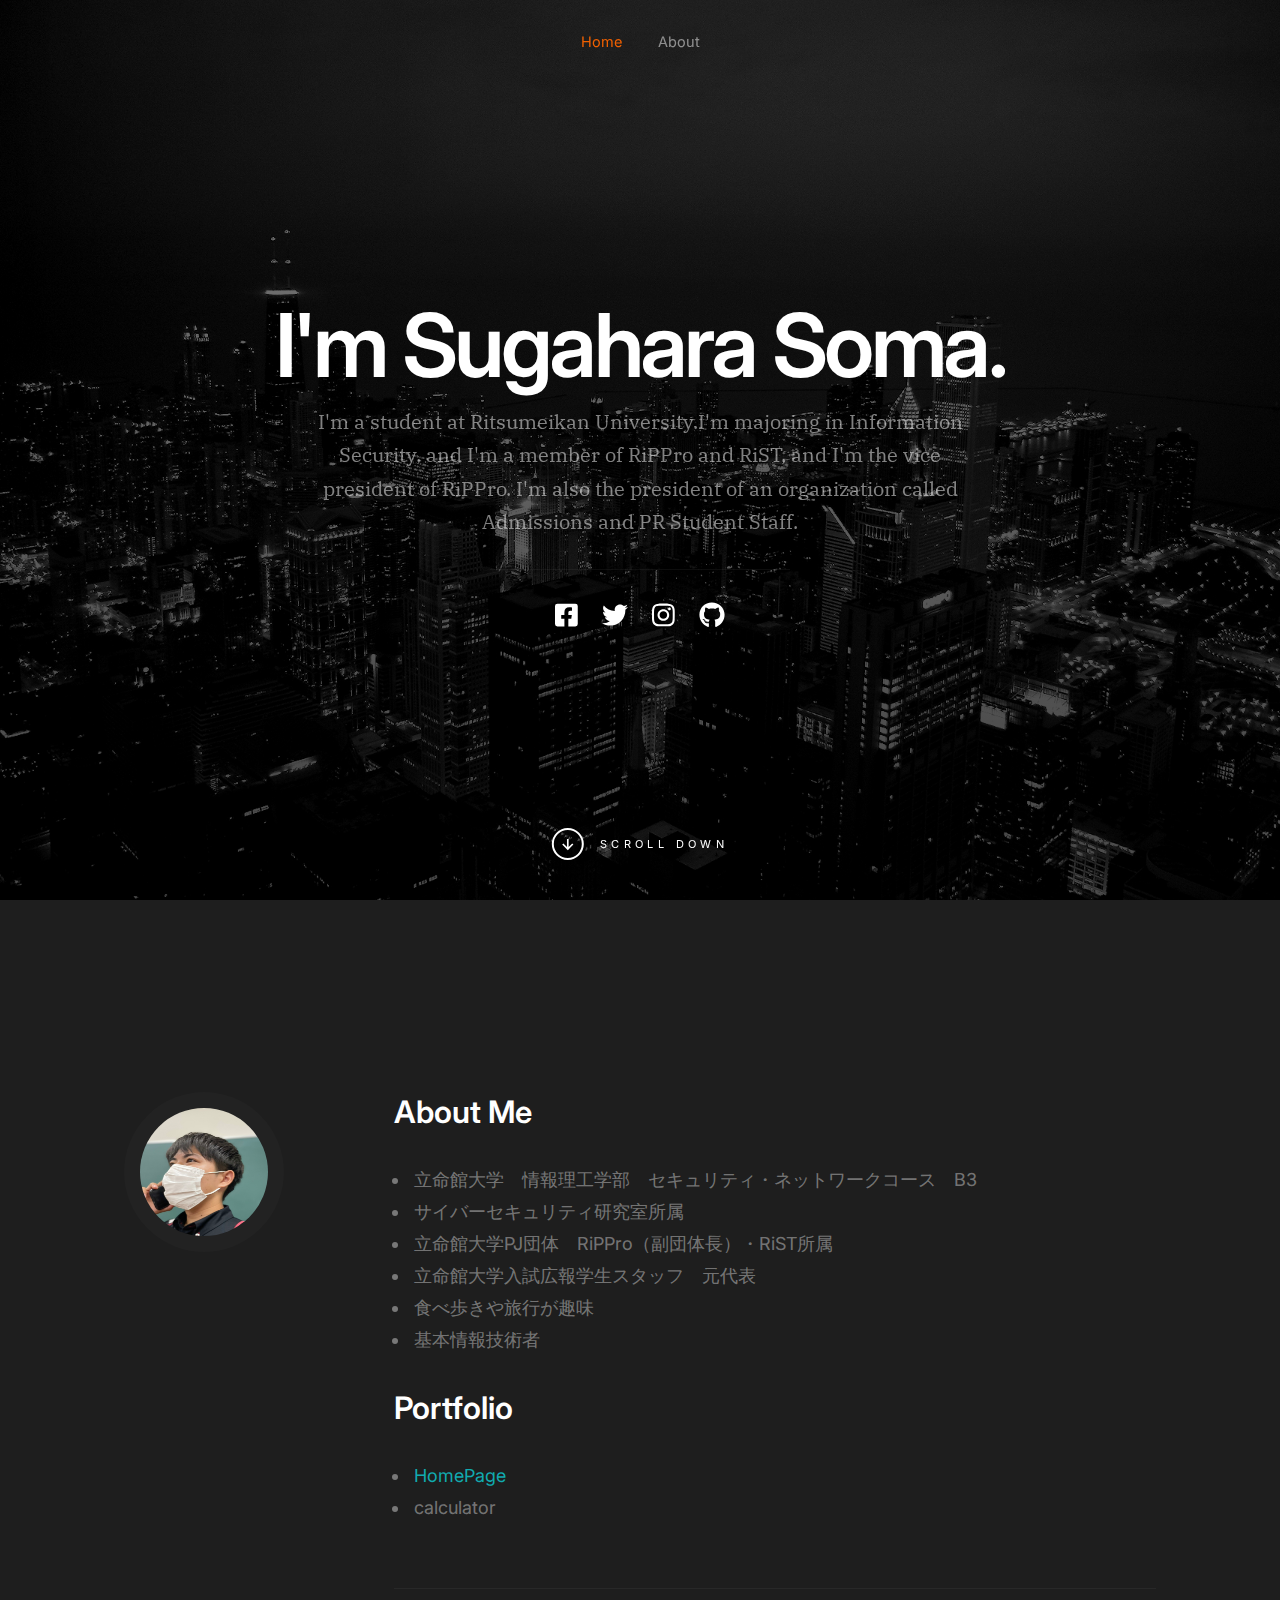
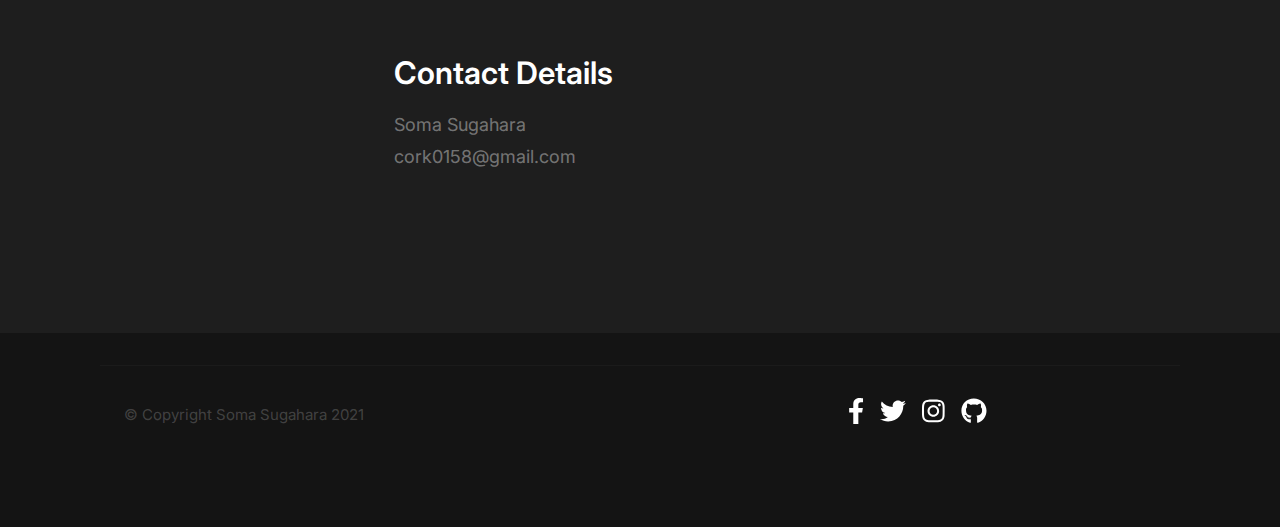
==== commit 19a240aa: "[update] aboutmeの修正" ====
--- a/index.html
+++ b/index.html
@@ -1,179 +1,204 @@
 <!DOCTYPE html>
 <html class="no-js" lang="en">
-<head>
-
-    <!--- basic page needs
-    ================================================== -->
-    <meta charset="utf-8">
-    <title>Soma Sugahara portfolio</title>
-    <meta name="description" content="">
-    <meta name="author" content="">
-
-    <!-- mobile specific metas
-    ================================================== -->
-    <meta name="viewport" content="width=device-width, initial-scale=1">
-
-    <!-- CSS
-    ================================================== -->
-    <link rel="stylesheet" href="css/styles.css">
-    <link rel="stylesheet" href="css/vendor.css">
-
-    <!-- script
-    ================================================== -->
-    <script defer src="js/vendor/fontawesome/all.min.js"></script>
-
-    <!-- favicons
-    ================================================== -->
-    <link rel="apple-touch-icon" sizes="180x180" href="apple-touch-icon.png">
-    <link rel="icon" type="image/png" sizes="32x32" href="favicon-32x32.png">
-    <link rel="icon" type="image/png" sizes="16x16" href="favicon-16x16.png">
-    <link rel="manifest" href="site.webmanifest">
-
-</head>
-
-
-<!-- このサイトはどっかのをめちゃくちゃパクってるだけなのでおかしいところが多数あります．ご了承ください． -->
-
-<body id="top" class="ss-preload">
-
-
-    <!-- preloader
-    ================================================== -->
-    <div id="preloader">
-        <div id="loader"></div>
-    </div>
-
-
-    <!-- header
-    ================================================== -->
-    <header class="s-header">
-        <div class="row s-header__nav-wrap">
-            <nav class="s-header__nav">
-                <ul>
-                    <li class="current"><a class="smoothscroll" href="#hero">Home</a></li>
-                    <li><a class="smoothscroll" href="#about">About</a></li>
-                </ul>
-            </nav>
-        </div> <!-- end row -->
-        
-        <a class="s-header__menu-toggle" href="#0" title="Menu">
-            <span class="s-header__menu-icon"></span>
-        </a>
-    </header> <!-- end s-header -->
-
-
-    <!-- hero
-    ================================================== -->
-    <section id="hero" class="s-hero target-section">
-
-        <div class="s-hero__bg rellax" data-rellax-speed="-7"></div>
-
-        <div class="row s-hero__content">
-            <div class="column">
-
-                <div class="s-hero__content-about">
-
-                    <h1>I'm Sugahara Soma.</h1>
-
-                    <h3>
-                    I'm a student at Ritsumeikan University.I'm majoring in Information Security, and 
-                    I'm a member of RiPPro and RiST, and I'm the vice president of RiPPro. 
-                    I'm also the president of an organization called Admissions and PR Student Staff.
-                    </h3>
-
-                    <div class="s-hero__content-social">
-                        <a href="https://www.facebook.com/profile.php?id=100034691776830"><i class="fab fa-facebook-square" aria-hidden="true"></i></a>
-                        <a href="https://twitter.com/cork__0158"><i class="fab fa-twitter" aria-hidden="true"></i></a>
-                        <a href="https://www.instagram.com/suga___1795/"><i class="fab fa-instagram" aria-hidden="true"></i></a>
-                        <a href="https://github.com/Cork0158"><i class="fab fa-github" aria-hidden="true"></i></a>
+
+    <head>
+
+        <!--- basic page needs
+    ================================================== -->
+        <meta charset="utf-8">
+        <title>Soma Sugahara portfolio</title>
+        <meta name="description" content="">
+        <meta name="author" content="">
+
+        <!-- mobile specific metas
+    ================================================== -->
+        <meta name="viewport" content="width=device-width, initial-scale=1">
+
+        <!-- CSS
+    ================================================== -->
+        <link rel="stylesheet" href="css/styles.css">
+        <link rel="stylesheet" href="css/vendor.css">
+
+        <!-- script
+    ================================================== -->
+        <script defer src="js/vendor/fontawesome/all.min.js"></script>
+
+        <!-- favicons
+    ================================================== -->
+        <link rel="apple-touch-icon" sizes="180x180" href="apple-touch-icon.png">
+        <link rel="icon" type="image/png" sizes="32x32" href="favicon-32x32.png">
+        <link rel="icon" type="image/png" sizes="16x16" href="favicon-16x16.png">
+        <link rel="manifest" href="site.webmanifest">
+
+    </head>
+
+
+    <!-- このサイトはどっかのをめちゃくちゃパクってるだけなのでおかしいところが多数あります．ご了承ください． -->
+
+    <body id="top" class="ss-preload">
+
+
+        <!-- preloader
+    ================================================== -->
+        <div id="preloader">
+            <div id="loader"></div>
+        </div>
+
+
+        <!-- header
+    ================================================== -->
+        <header class="s-header">
+            <div class="row s-header__nav-wrap">
+                <nav class="s-header__nav">
+                    <ul>
+                        <li class="current"><a class="smoothscroll" href="#hero">Home</a></li>
+                        <li><a class="smoothscroll" href="#about">About</a></li>
+                    </ul>
+                </nav>
+            </div> <!-- end row -->
+
+            <a class="s-header__menu-toggle" href="#0" title="Menu">
+                <span class="s-header__menu-icon"></span>
+            </a>
+        </header> <!-- end s-header -->
+
+
+        <!-- hero
+    ================================================== -->
+        <section id="hero" class="s-hero target-section">
+
+            <div class="s-hero__bg rellax" data-rellax-speed="-7"></div>
+
+            <div class="row s-hero__content">
+                <div class="column">
+
+                    <div class="s-hero__content-about">
+
+                        <h1>I'm Sugahara Soma.</h1>
+
+                        <h3>
+                            I'm a student at Ritsumeikan University.I'm majoring in Information Security, and
+                            I'm a member of RiPPro and RiST, and I'm the vice president of RiPPro.
+                            I'm also the president of an organization called Admissions and PR Student Staff.
+                        </h3>
+
+                        <div class="s-hero__content-social">
+                            <a href="https://www.facebook.com/profile.php?id=100034691776830"><i
+                                    class="fab fa-facebook-square" aria-hidden="true"></i></a>
+                            <a href="https://twitter.com/cork__0158"><i class="fab fa-twitter"
+                                    aria-hidden="true"></i></a>
+                            <a href="https://www.instagram.com/suga___1795/"><i class="fab fa-instagram"
+                                    aria-hidden="true"></i></a>
+                            <a href="https://github.com/Cork0158"><i class="fab fa-github" aria-hidden="true"></i></a>
+                        </div>
+
+                    </div> <!-- end s-hero__content-about -->
+
+                </div>
+            </div> <!-- s-hero__content -->
+
+            <div class="s-hero__scroll">
+                <a href="#about" class="s-hero__scroll-link smoothscroll">
+                    <span class="scroll-arrow">
+                        <svg xmlns="http://www.w3.org/2000/svg" width="24" height="24" viewBox="0 0 24 24"
+                            style="fill:rgba(0, 0, 0, 1);transform:;-ms-filter:">
+                            <path
+                                d="M18.707 12.707L17.293 11.293 13 15.586 13 6 11 6 11 15.586 6.707 11.293 5.293 12.707 12 19.414z">
+                            </path>
+                        </svg>
+                    </span>
+                    <span class="scroll-text">Scroll Down</span>
+                </a>
+            </div> <!-- s-hero__scroll -->
+
+        </section> <!-- end s-hero -->
+
+
+        <!-- about
+    ================================================== -->
+        <section id="about" class="s-about target-section">
+
+            <div class="row">
+                <div class="column large-3 tab-12">
+                    <img class="s-about__pic" src="images/avatars/soma-02.jpg" alt="">
+                </div>
+                <div class="column large-9 tab-12 s-about__content">
+                    <h3>About Me</h3>
+                    <p>
+                        <ul>
+                            <li>立命館大学　情報理工学部　セキュリティ・ネットワークコース　B3</li>
+                            <li>サイバーセキュリティ研究室所属</li>
+                            <li>立命館大学PJ団体　RiPPro（副団体長）・RiST所属</li>
+                            <li>立命館大学入試広報学生スタッフ　元代表</li>
+                            <li>食べ歩きや旅行が趣味</li>
+                            <li>基本情報技術者</li>
+                        </ul>
+                    </p>
+                    <h3>Portfolio</h3>
+                    <p>
+                        <ul>
+                            <li><a href="https://cork0158.github.io/">HomePage</a></li>
+                            <li><a href="https://cork0158.github.io/calapp.html"></a>calculator</li>
+                        </ul>
+                    </p>
+
+                    <hr>
+
+                    <div class="row s-about__content-bottom">
+                        <div class="column w-1000-stack">
+                            <h3>Contact Details</h3>
+
+                            <p>
+                                Soma Sugahara <br>
+                                <a href="mailto:cork0158@gmail.com">cork0158@gmail.com</a>
+                            </p>
+
+                        </div>
                     </div>
-
-                </div> <!-- end s-hero__content-about -->
-
+                </div>
+                
+            </div> <!-- end row -->
+
+        </section> <!-- end s-about -->
+
+
+        <!-- footer
+    ================================================== -->
+        <footer class="s-footer">
+            <div class="row">
+                <div class="column large-4 medium-6 w-1000-stack s-footer__social-block">
+                    <ul class="s-footer__social">
+                        <li><a href="https://www.facebook.com/profile.php?id=100034691776830"><i
+                                    class="fab fa-facebook-f" aria-hidden="true"></i></a></li>
+                        <li><a href="https://twitter.com/cork__0158"><i class="fab fa-twitter"
+                                    aria-hidden="true"></i></a></li>
+                        <li><a href="https://www.instagram.com/suga___1795/"><i class="fab fa-instagram"
+                                    aria-hidden="true"></i></a></li>
+                        <li><a href="https://github.com/Cork0158"><i class="fab fa-github" aria-hidden="true"></i></a>
+                        </li>
+                    </ul>
+                </div>
+
+                <div class="column large-7 medium-6 w-1000-stack ss-copyright">
+                    <span>© Copyright Soma Sugahara 2021</span>
+                </div>
             </div>
-        </div> <!-- s-hero__content -->
-
-        <div class="s-hero__scroll">
-            <a href="#about" class="s-hero__scroll-link smoothscroll">
-                <span class="scroll-arrow">
-                    <svg xmlns="http://www.w3.org/2000/svg" width="24" height="24" viewBox="0 0 24 24" style="fill:rgba(0, 0, 0, 1);transform:;-ms-filter:"><path d="M18.707 12.707L17.293 11.293 13 15.586 13 6 11 6 11 15.586 6.707 11.293 5.293 12.707 12 19.414z"></path></svg>
-                </span>
-                <span class="scroll-text">Scroll Down</span>
-            </a>
-        </div> <!-- s-hero__scroll -->
-
-    </section> <!-- end s-hero -->
-
-
-    <!-- about
-    ================================================== -->
-    <section id="about" class="s-about target-section">
-
-        <div class="row">
-            <div class="column large-3 tab-12">
-                <img class="s-about__pic" src="images/avatars/soma-02.jpg" alt="">
-            </div>
-            <div class="column large-9 tab-12 s-about__content">
-                <h3>About Me</h3>
-                <p>
-                I'm a member of Security and Network Course, College of Information Science and Engineering, Ritsumeikan University. I
-                am a member of the Cyber Security Laboratory and will be conducting research on digital forensics. <br>
-                I'm a member of two academic organizations, RiPPro and RiST, and I am the vice president of RiPPro. I also oversee an
-                organization called Admissions and PR Student Staff, which manages admissions events.<br>
-                My hobby is traveling, and I visit many places in Japan during long vacations. I also like to eat, so I know a lot of
-                good restaurants in Osaka and Kyoto.
-                </p>
-
-                <hr>
-
-                <div class="row s-about__content-bottom">
-                    <div class="column w-1000-stack">
-                        <h3>Contact Details</h3>
-    
-                        <p>
-                        Soma Sugahara <br>
-                        <a href="mailto:cork0158@gmail.com">cork0158@gmail.com</a>
-                        </p>
-                        
-                    </div>
-                </div>
-            </div>
-        </div> <!-- end row -->
-
-    </section> <!-- end s-about -->
-    
-
-    <!-- footer
-    ================================================== -->
-    <footer class="s-footer">
-        <div class="row">
-            <div class="column large-4 medium-6 w-1000-stack s-footer__social-block">
-                <ul class="s-footer__social">
-                    <li><a href="https://www.facebook.com/profile.php?id=100034691776830"><i class="fab fa-facebook-f" aria-hidden="true"></i></a></li>
-                    <li><a href="https://twitter.com/cork__0158"><i class="fab fa-twitter" aria-hidden="true"></i></a></li>
-                    <li><a href="https://www.instagram.com/suga___1795/"><i class="fab fa-instagram" aria-hidden="true"></i></a></li>
-                    <li><a href="https://github.com/Cork0158"><i class="fab fa-github" aria-hidden="true"></i></a></li>
-                </ul>
-            </div>
-
-            <div class="column large-7 medium-6 w-1000-stack ss-copyright">
-                <span>© Copyright Soma Sugahara 2021</span> 
-            </div>
-        </div>
-
-        <div class="ss-go-top">
-            <a class="smoothscroll" title="Back to Top" href="#top">
-                <svg xmlns="http://www.w3.org/2000/svg" viewBox="0 0 24 24"><path d="M6 4h12v2H6zm5 10v6h2v-6h5l-6-6-6 6z"/></svg>
-             </a>
-        </div> <!-- end ss-go-top -->
-    </footer>
-
-
-    <!-- Java Script
-    ================================================== -->
-    <script src="js/plugins.js"></script>
-    <script src="js/main.js"></script>
-
-</body>
+
+            <div class="ss-go-top">
+                <a class="smoothscroll" title="Back to Top" href="#top">
+                    <svg xmlns="http://www.w3.org/2000/svg" viewBox="0 0 24 24">
+                        <path d="M6 4h12v2H6zm5 10v6h2v-6h5l-6-6-6 6z" />
+                    </svg>
+                </a>
+            </div> <!-- end ss-go-top -->
+        </footer>
+
+
+        <!-- Java Script
+    ================================================== -->
+        <script src="js/plugins.js"></script>
+        <script src="js/main.js"></script>
+
+    </body>
 
 </html>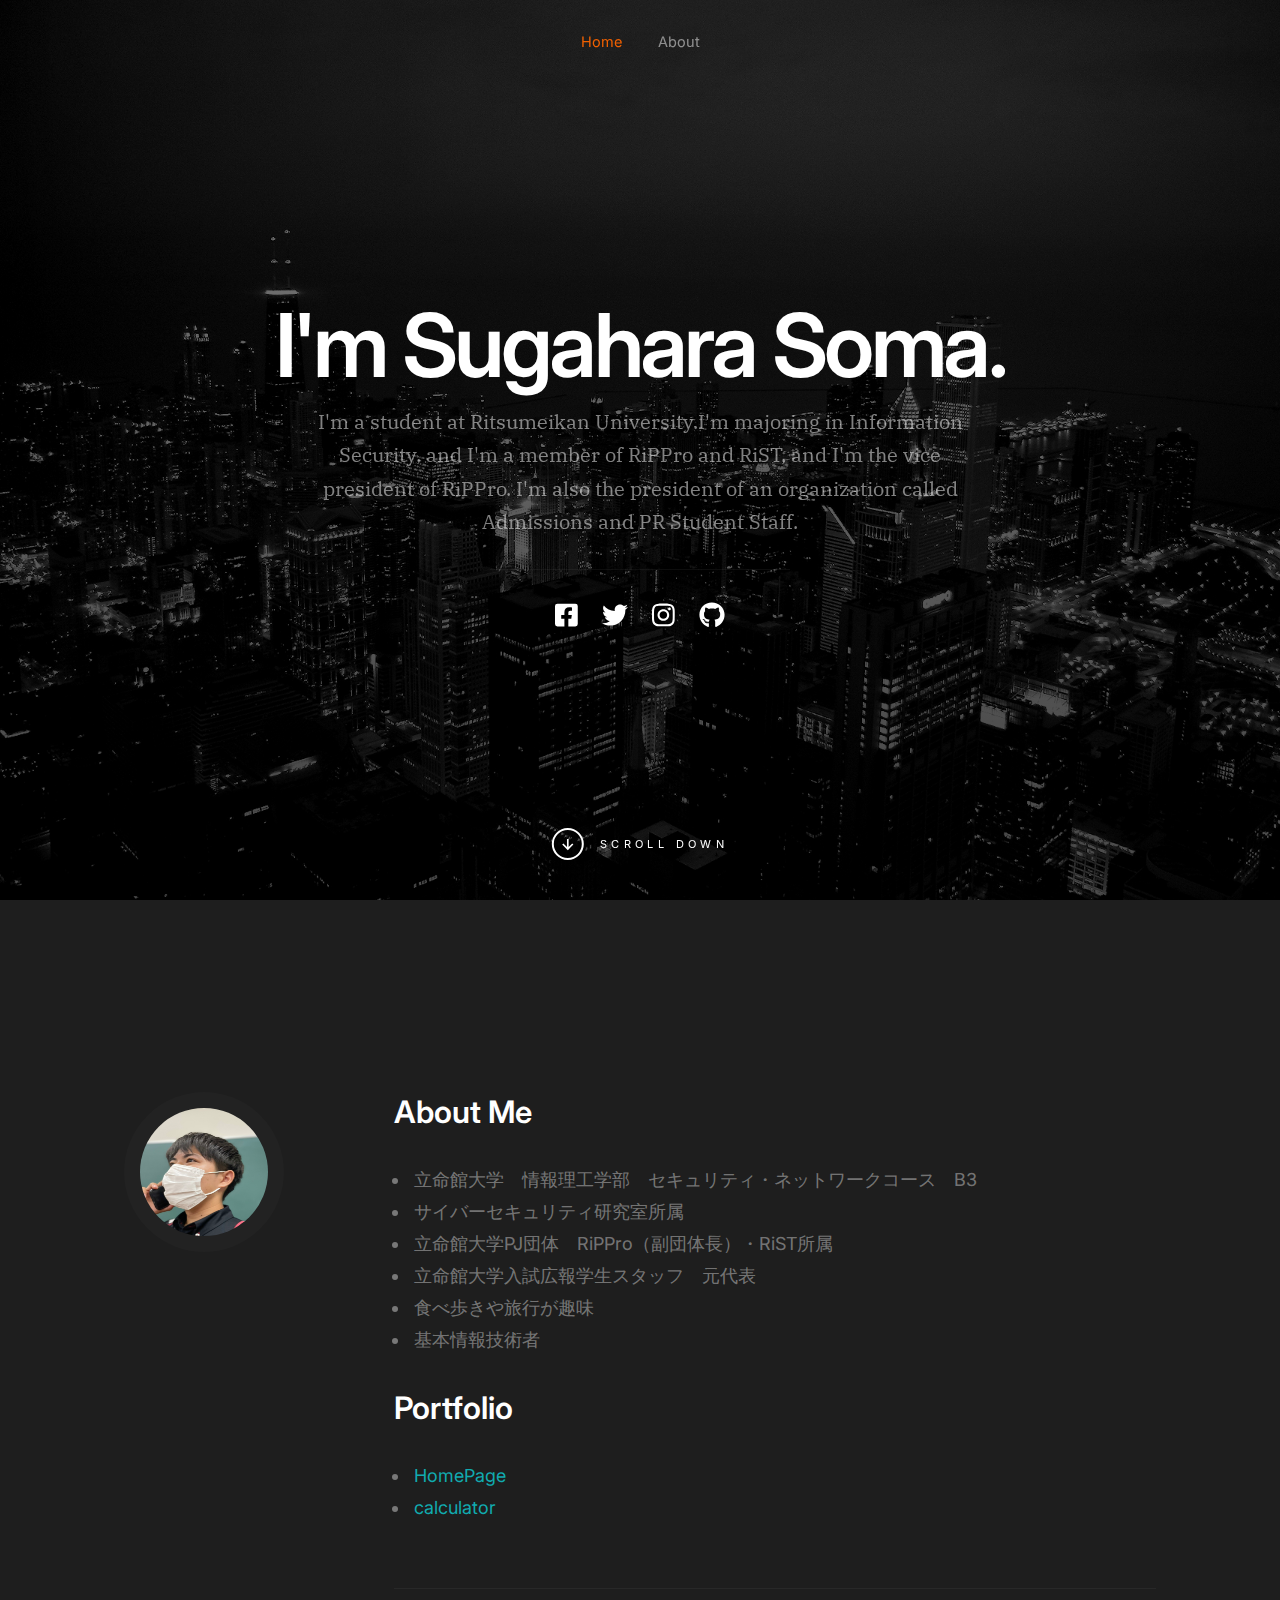
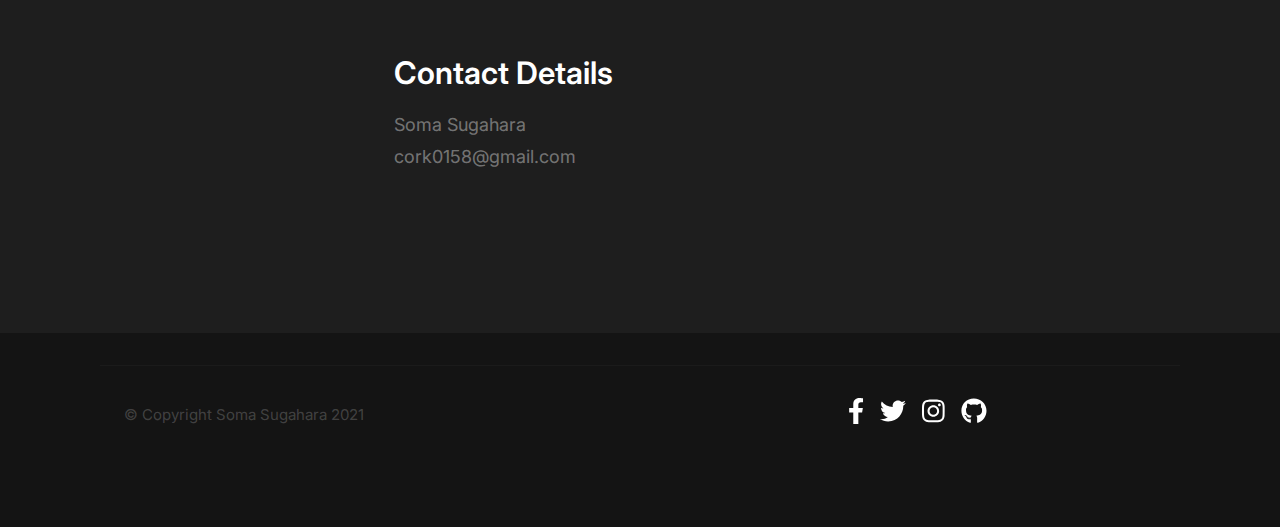
==== commit 11177e6c: "[update] aboutmeの修正" ====
--- a/index.html
+++ b/index.html
@@ -138,7 +138,7 @@
                     <p>
                         <ul>
                             <li><a href="https://cork0158.github.io/">HomePage</a></li>
-                            <li><a href="https://cork0158.github.io/calapp.html"></a>calculator</li>
+                            <li><a href="https://cork0158.github.io/calapp.html">calculator</a></li>
                         </ul>
                     </p>
 
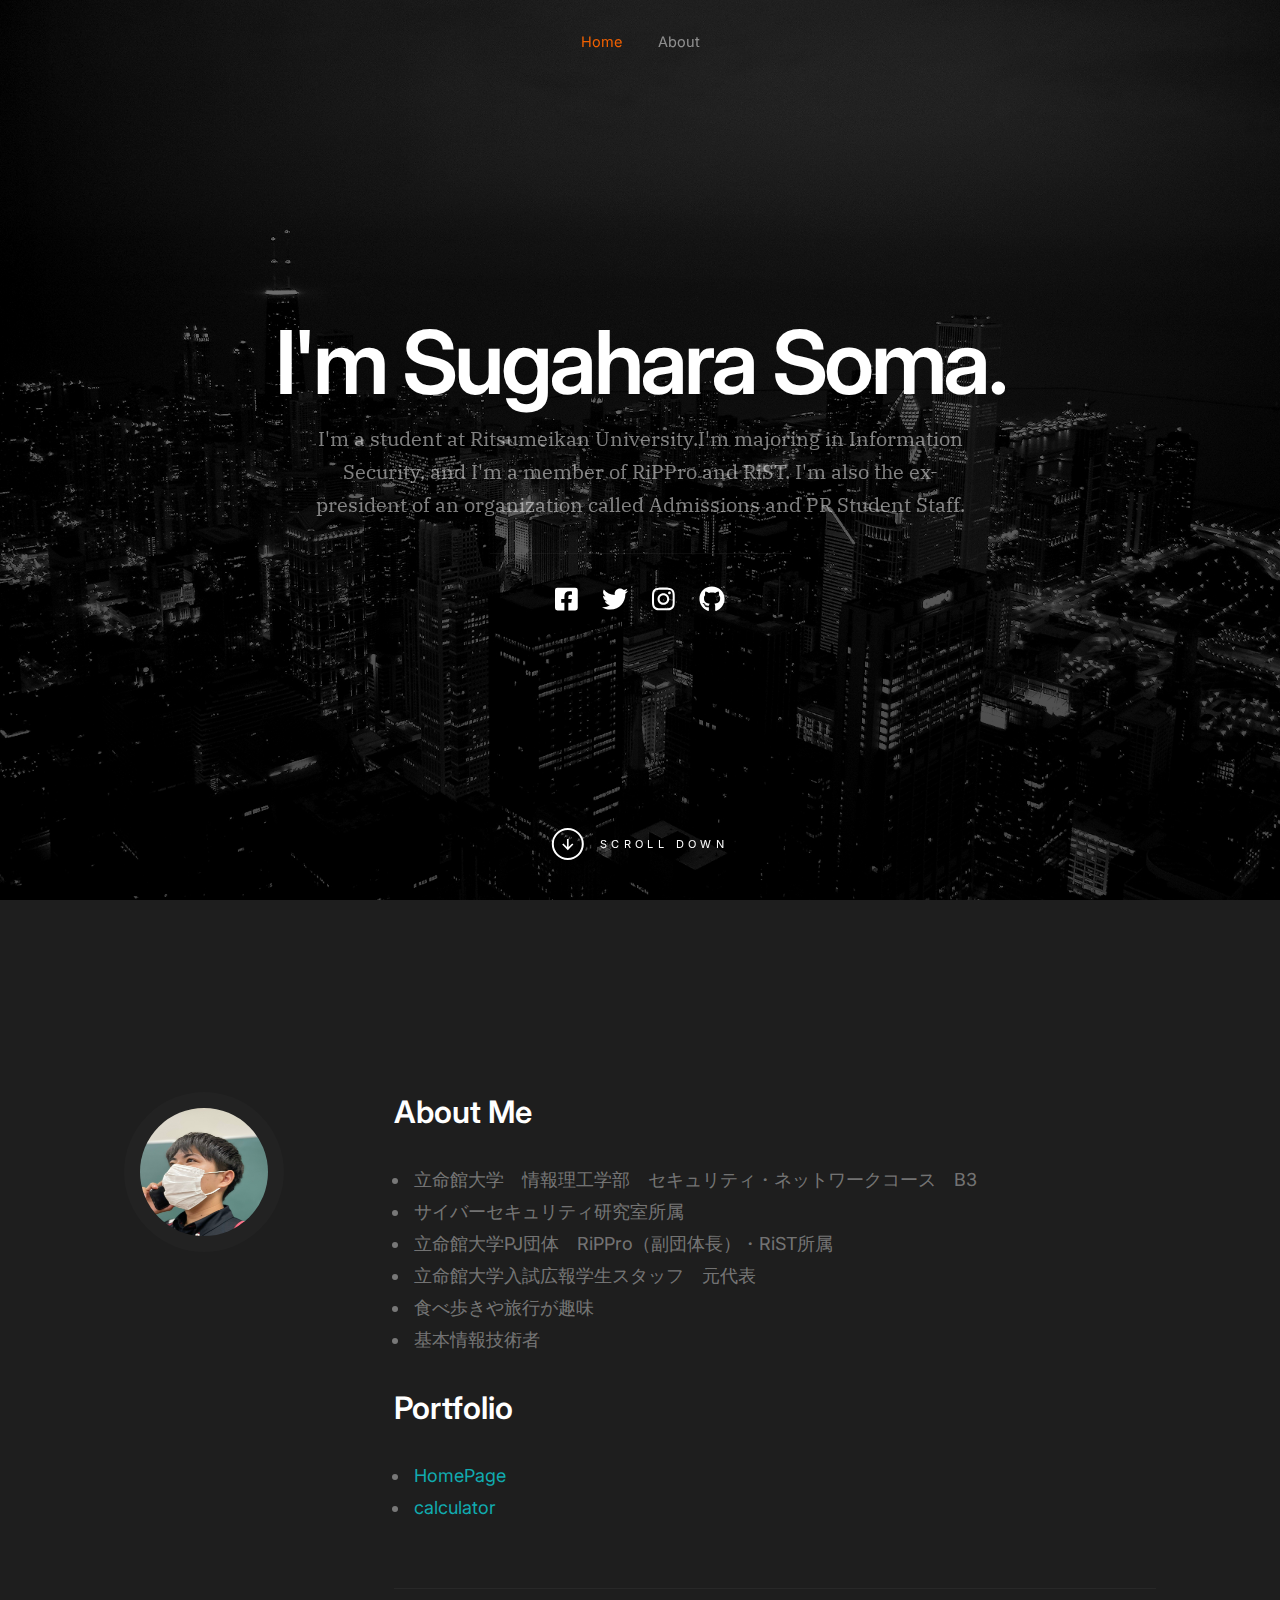
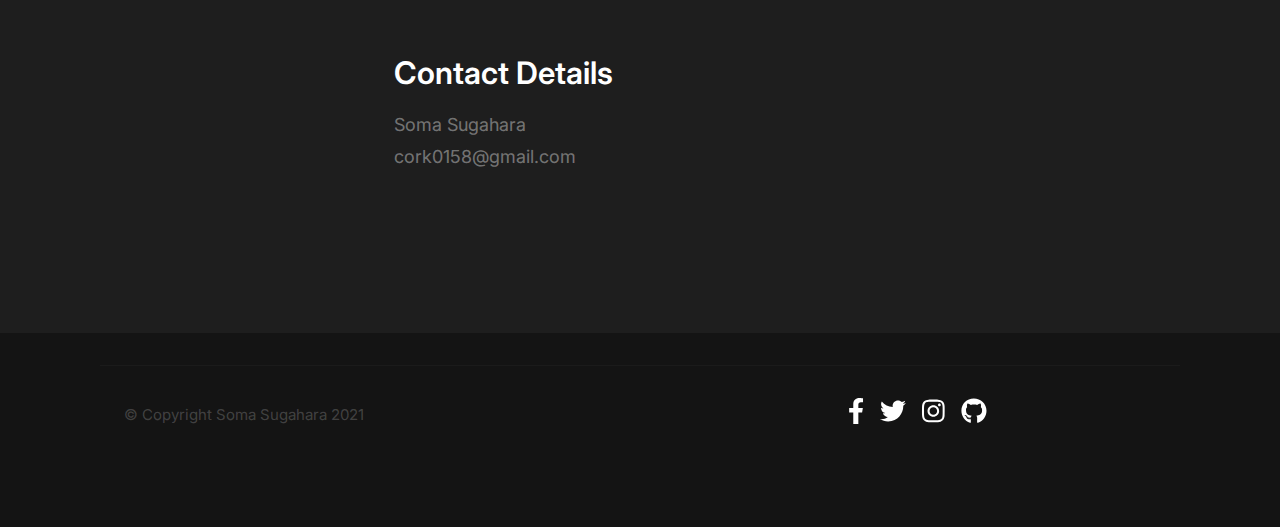
==== commit 86d84297: "[update] index.html" ====
--- a/index.html
+++ b/index.html
@@ -78,8 +78,8 @@
 
                         <h3>
                             I'm a student at Ritsumeikan University.I'm majoring in Information Security, and
-                            I'm a member of RiPPro and RiST, and I'm the vice president of RiPPro.
-                            I'm also the president of an organization called Admissions and PR Student Staff.
+                            I'm a member of RiPPro and RiST.
+                            I'm also the ex-president of an organization called Admissions and PR Student Staff.
                         </h3>
 
                         <div class="s-hero__content-social">
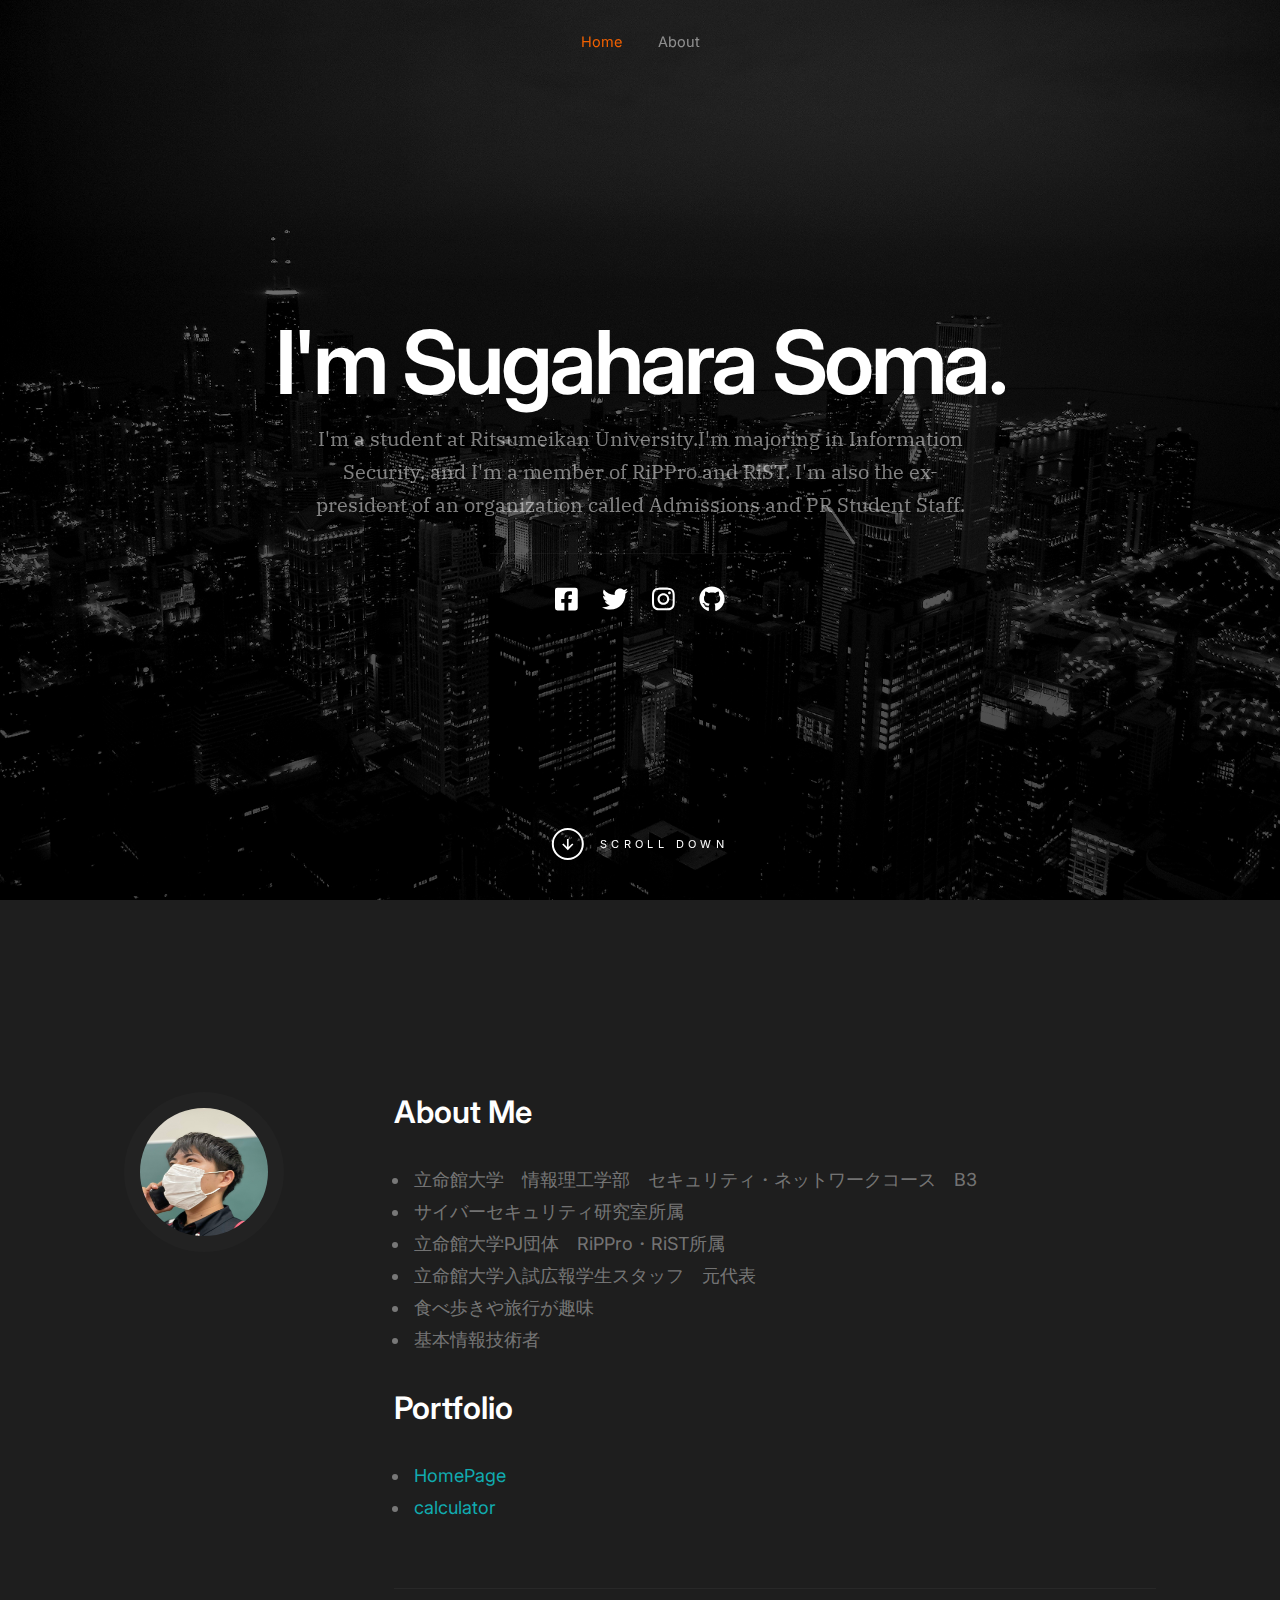
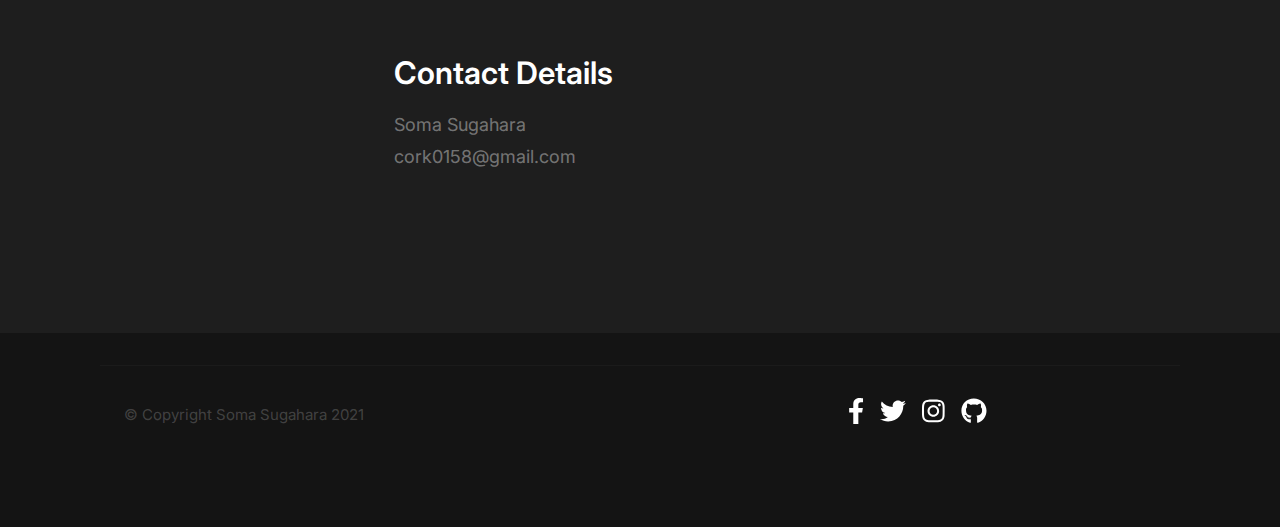
==== commit dd92212a: "[update] plofile" ====
--- a/index.html
+++ b/index.html
@@ -65,7 +65,7 @@
 
         <!-- hero
     ================================================== -->
-        <section id="hero" class="s-hero target-section">
+        <section id="home" class="s-hero target-section">
 
             <div class="s-hero__bg rellax" data-rellax-speed="-7"></div>
 
@@ -128,7 +128,7 @@
                         <ul>
                             <li>立命館大学　情報理工学部　セキュリティ・ネットワークコース　B3</li>
                             <li>サイバーセキュリティ研究室所属</li>
-                            <li>立命館大学PJ団体　RiPPro（副団体長）・RiST所属</li>
+                            <li>立命館大学PJ団体　RiPPro・RiST所属</li>
                             <li>立命館大学入試広報学生スタッフ　元代表</li>
                             <li>食べ歩きや旅行が趣味</li>
                             <li>基本情報技術者</li>
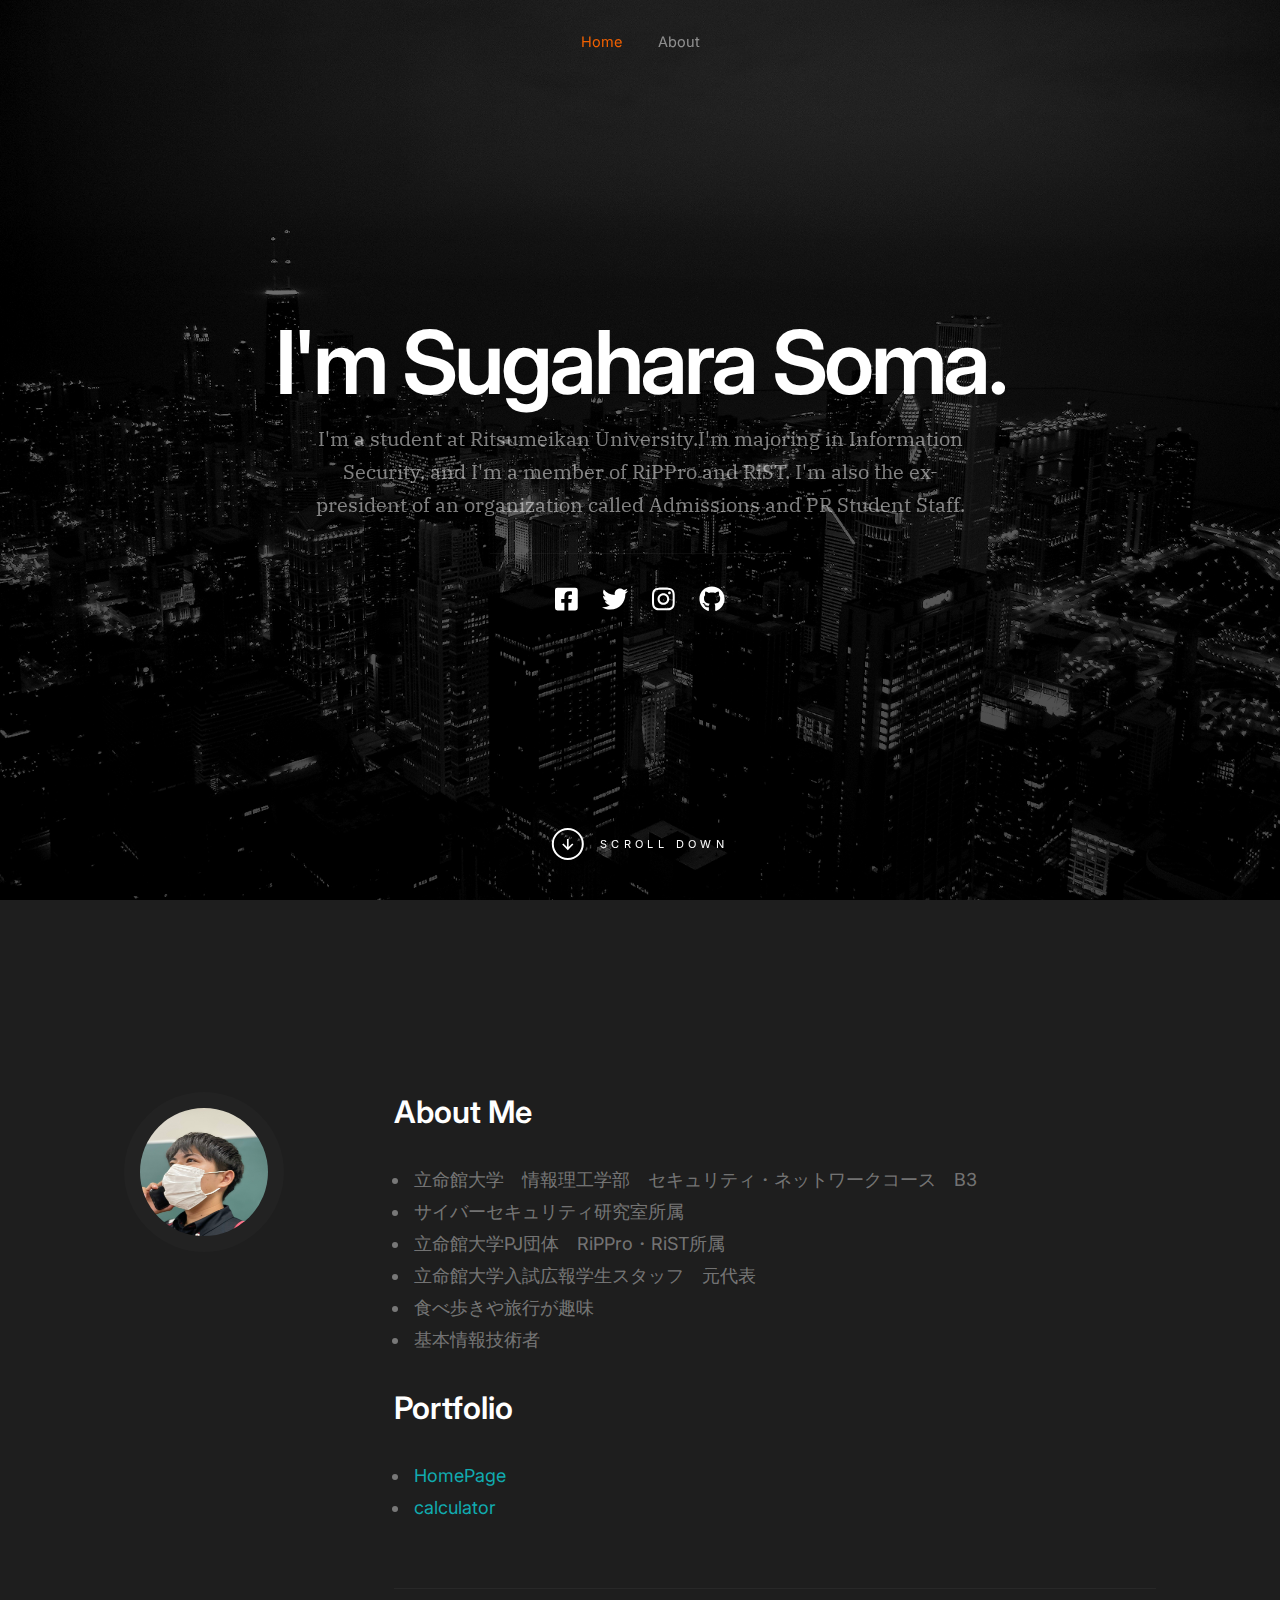
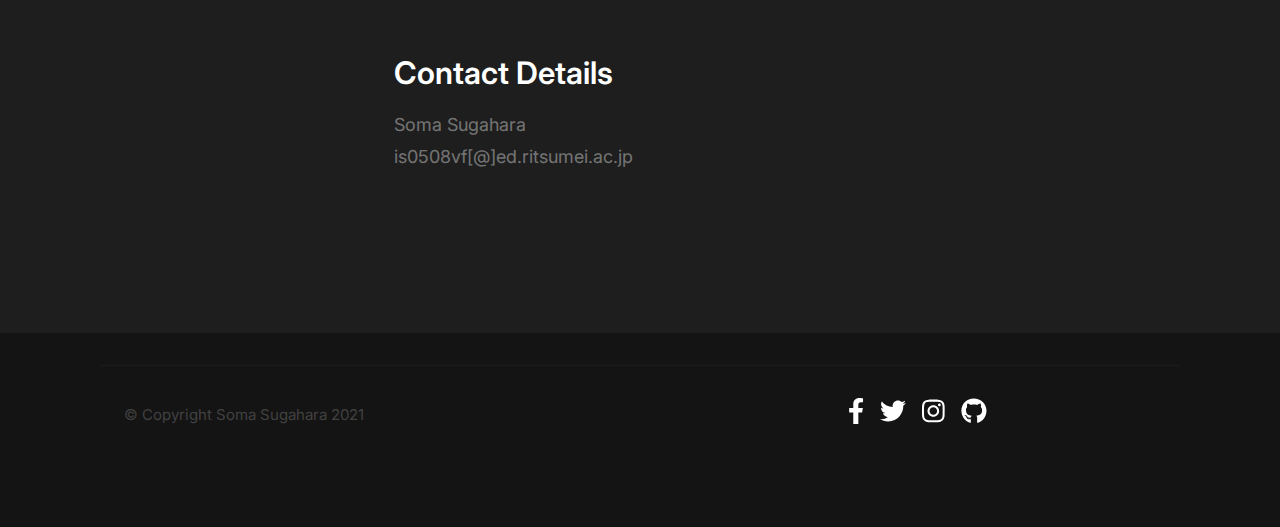
==== commit 5c7d198e: "[fix] アイコンの削除" ====
--- a/index.html
+++ b/index.html
@@ -150,7 +150,7 @@
 
                             <p>
                                 Soma Sugahara <br>
-                                <a href="mailto:cork0158@gmail.com">cork0158@gmail.com</a>
+                                <a>is0508vf[@]ed.ritsumei.ac.jp</a>
                             </p>
 
                         </div>
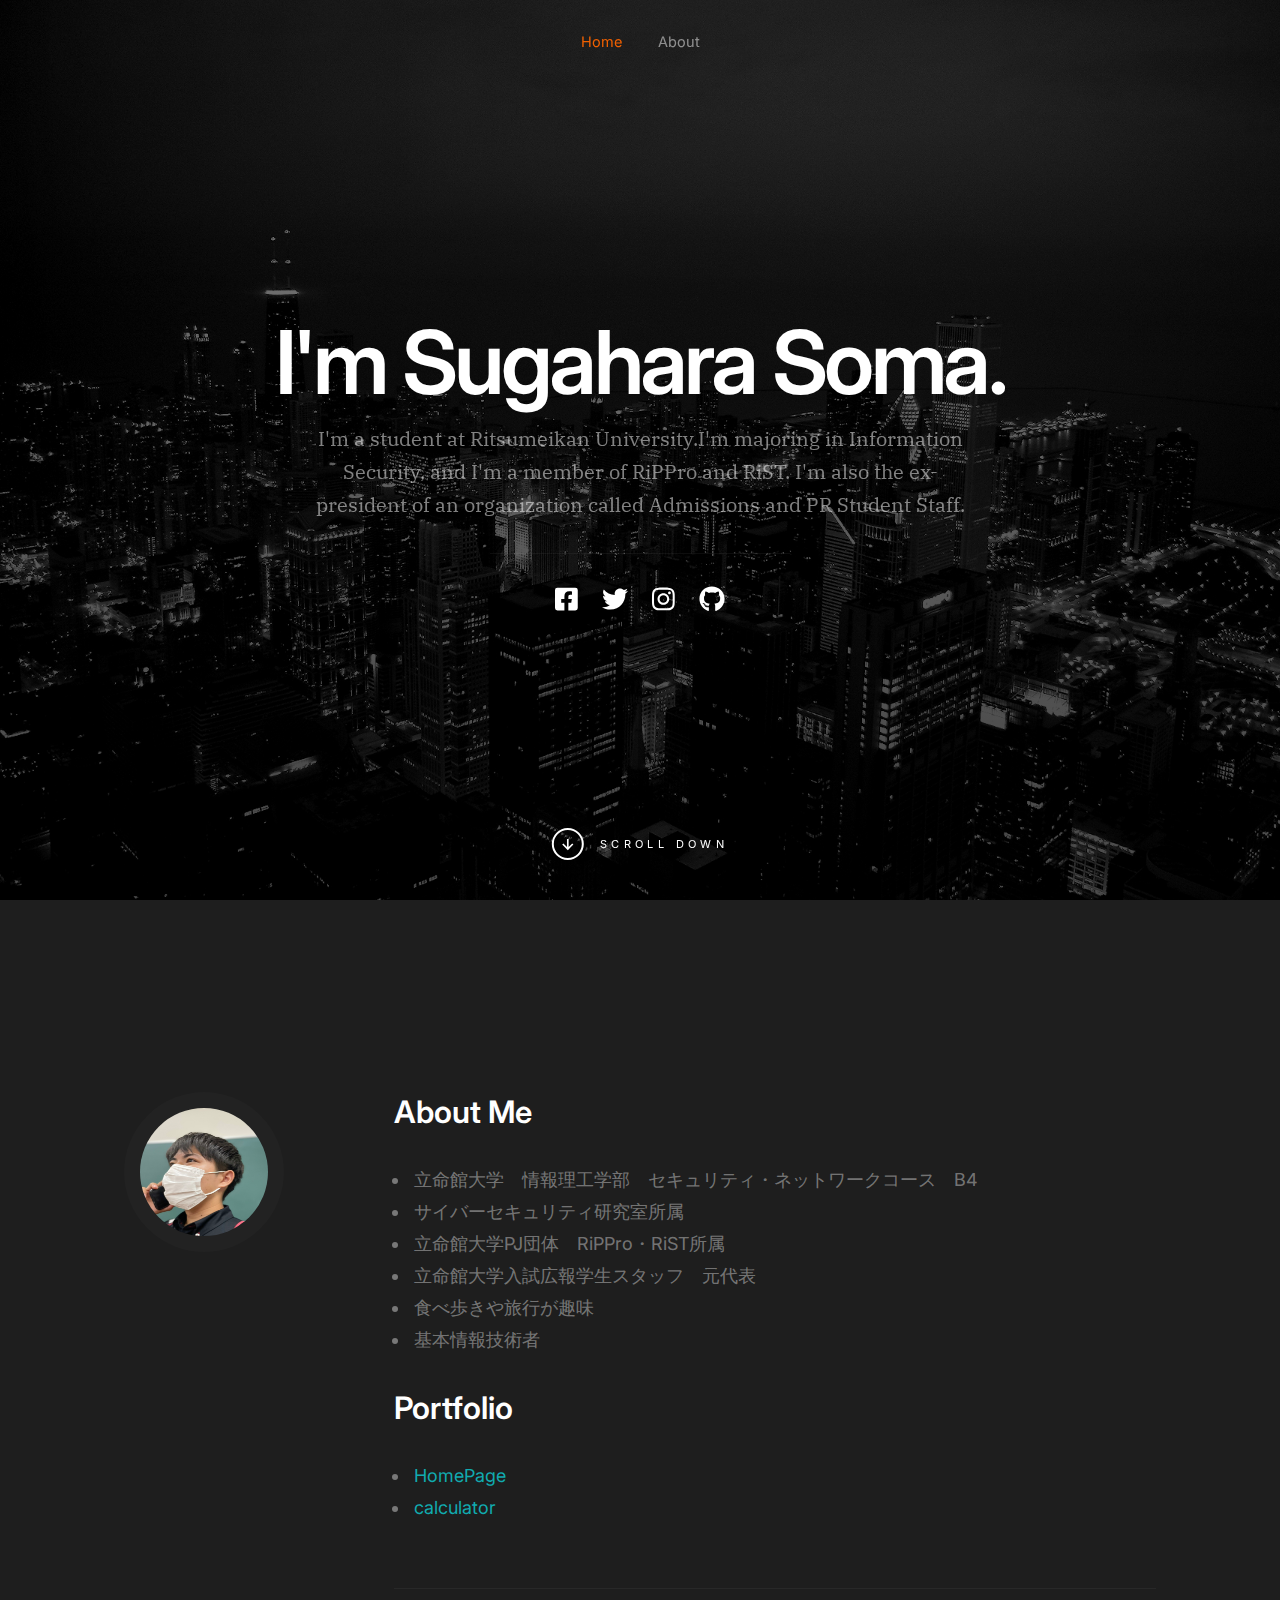
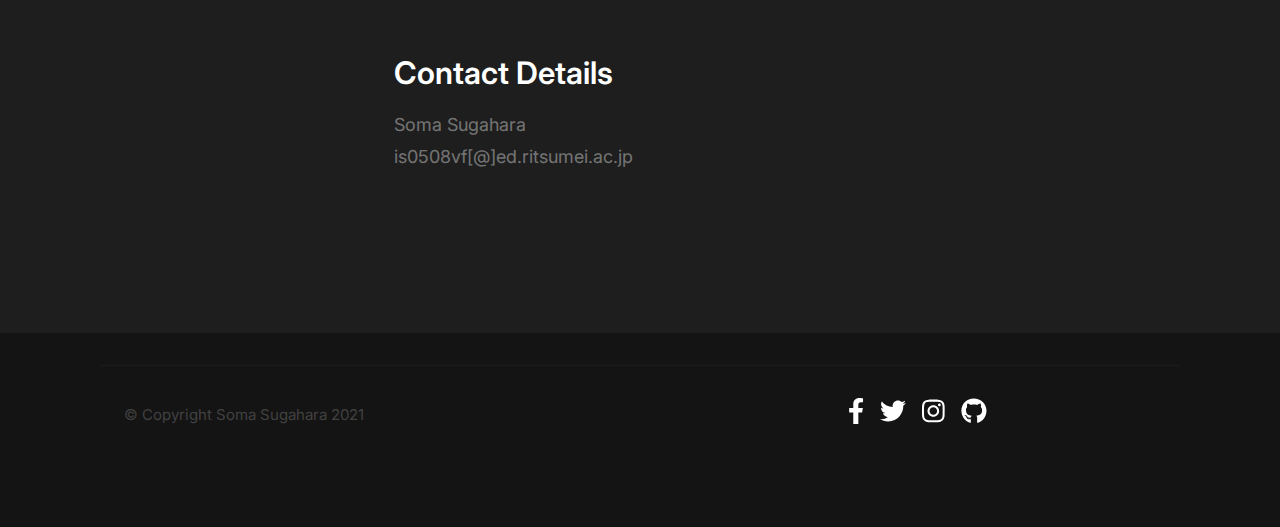
==== commit f3641b2a: "Update index.html" ====
--- a/index.html
+++ b/index.html
@@ -126,7 +126,7 @@
                     <h3>About Me</h3>
                     <p>
                         <ul>
-                            <li>立命館大学　情報理工学部　セキュリティ・ネットワークコース　B3</li>
+                            <li>立命館大学　情報理工学部　セキュリティ・ネットワークコース　B4</li>
                             <li>サイバーセキュリティ研究室所属</li>
                             <li>立命館大学PJ団体　RiPPro・RiST所属</li>
                             <li>立命館大学入試広報学生スタッフ　元代表</li>
@@ -201,4 +201,4 @@
 
     </body>
 
-</html>+</html>
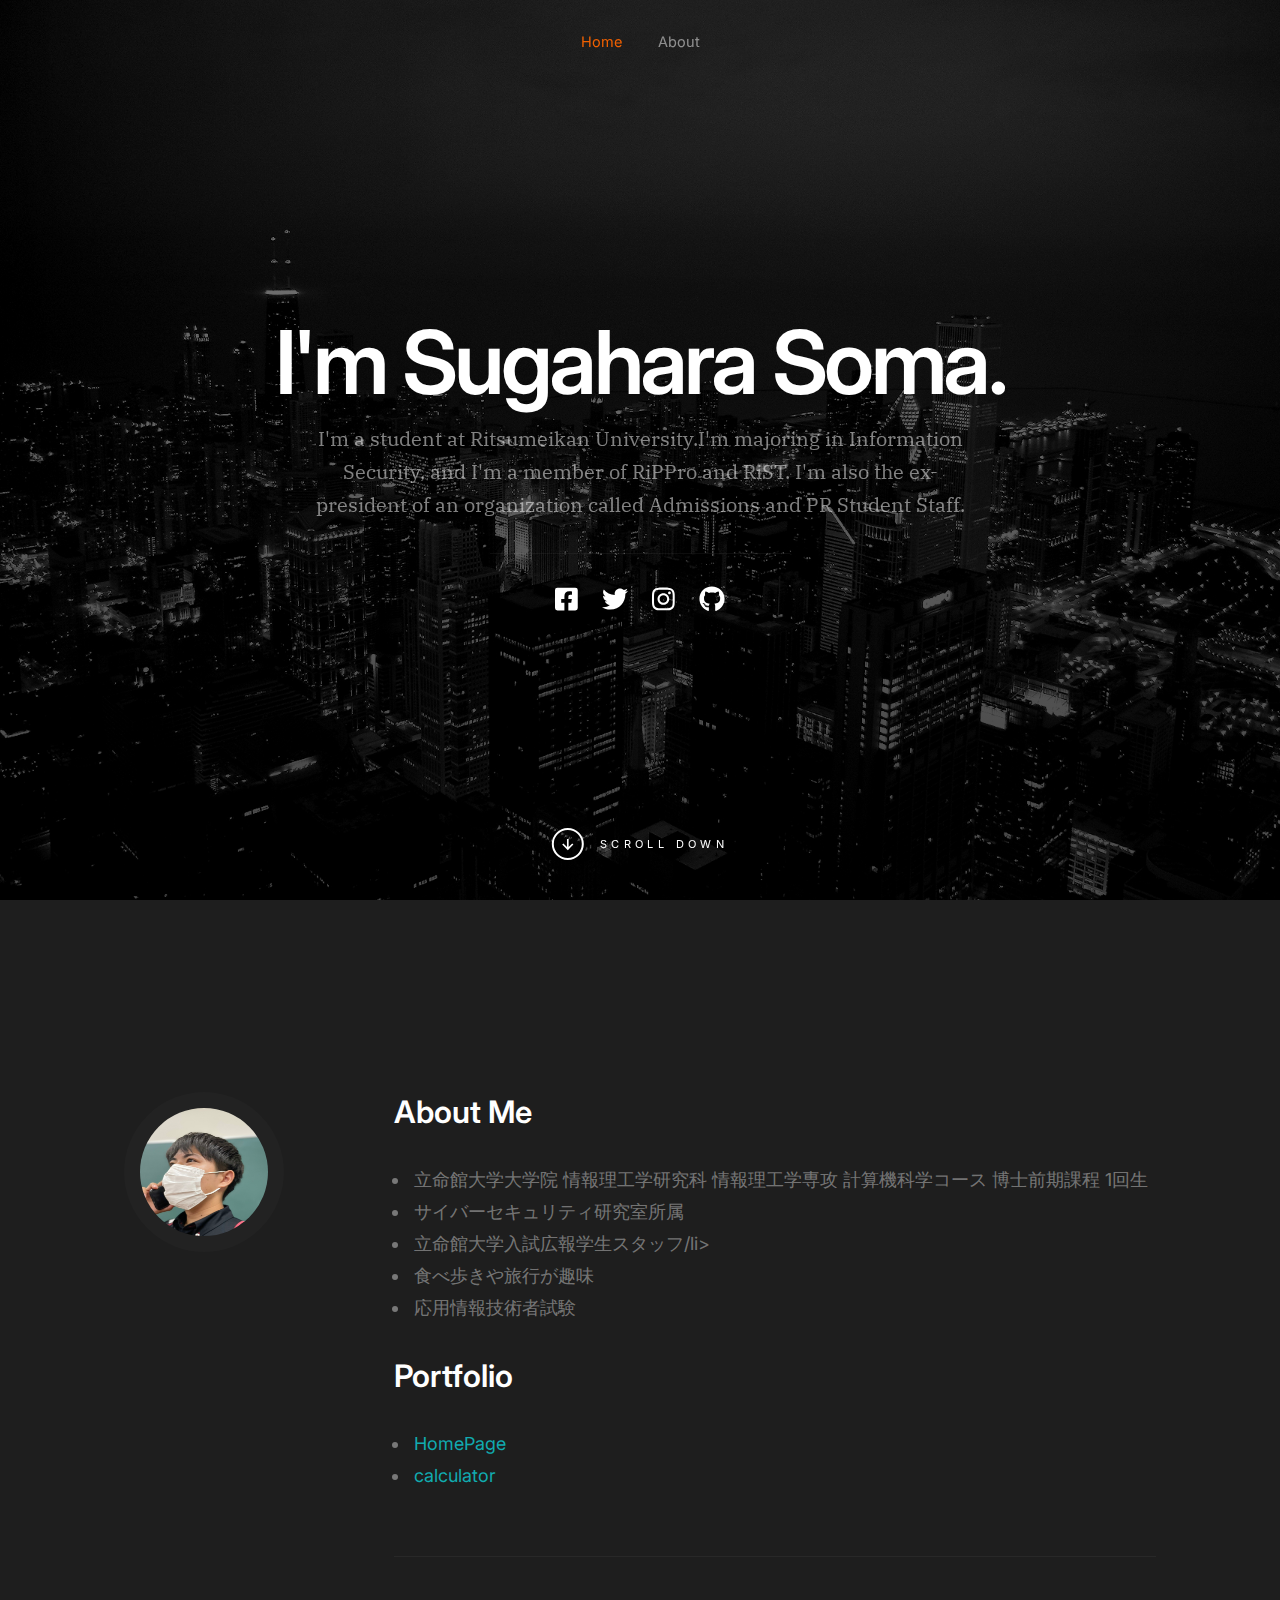
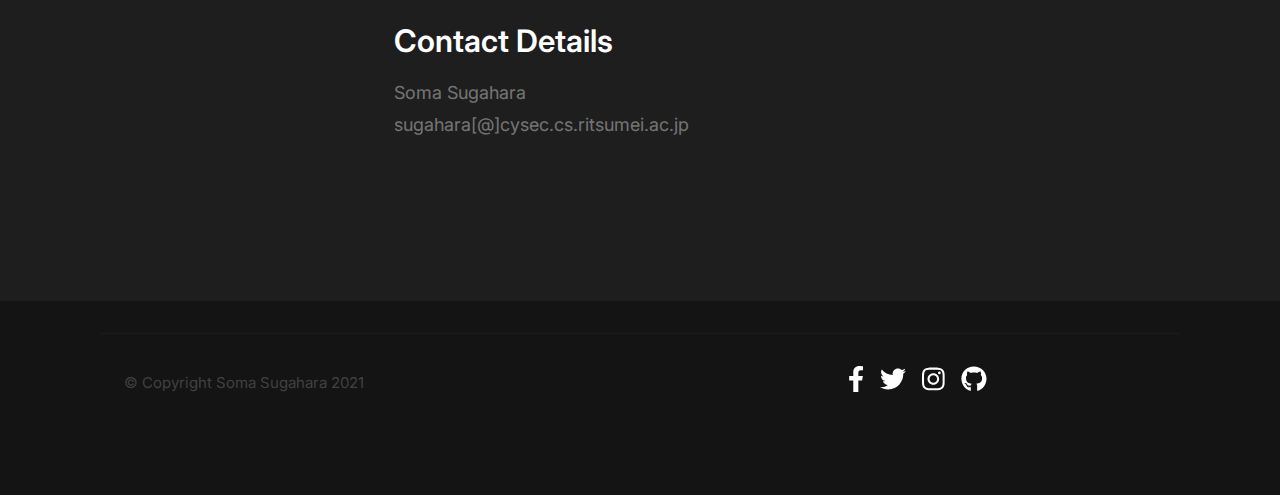
==== commit 96fa3be3: "Update index.html" ====
--- a/index.html
+++ b/index.html
@@ -126,12 +126,11 @@
                     <h3>About Me</h3>
                     <p>
                         <ul>
-                            <li>立命館大学　情報理工学部　セキュリティ・ネットワークコース　B4</li>
+                            <li>立命館大学大学院 情報理工学研究科 情報理工学専攻 計算機科学コース 博士前期課程 1回生</li>
                             <li>サイバーセキュリティ研究室所属</li>
-                            <li>立命館大学PJ団体　RiPPro・RiST所属</li>
-                            <li>立命館大学入試広報学生スタッフ　元代表</li>
+                            <li>立命館大学入試広報学生スタッフ/li>
                             <li>食べ歩きや旅行が趣味</li>
-                            <li>基本情報技術者</li>
+                            <li>応用情報技術者試験</li>
                         </ul>
                     </p>
                     <h3>Portfolio</h3>
@@ -150,7 +149,7 @@
 
                             <p>
                                 Soma Sugahara <br>
-                                <a>is0508vf[@]ed.ritsumei.ac.jp</a>
+                                <a>sugahara[@]cysec.cs.ritsumei.ac.jp</a>
                             </p>
 
                         </div>
